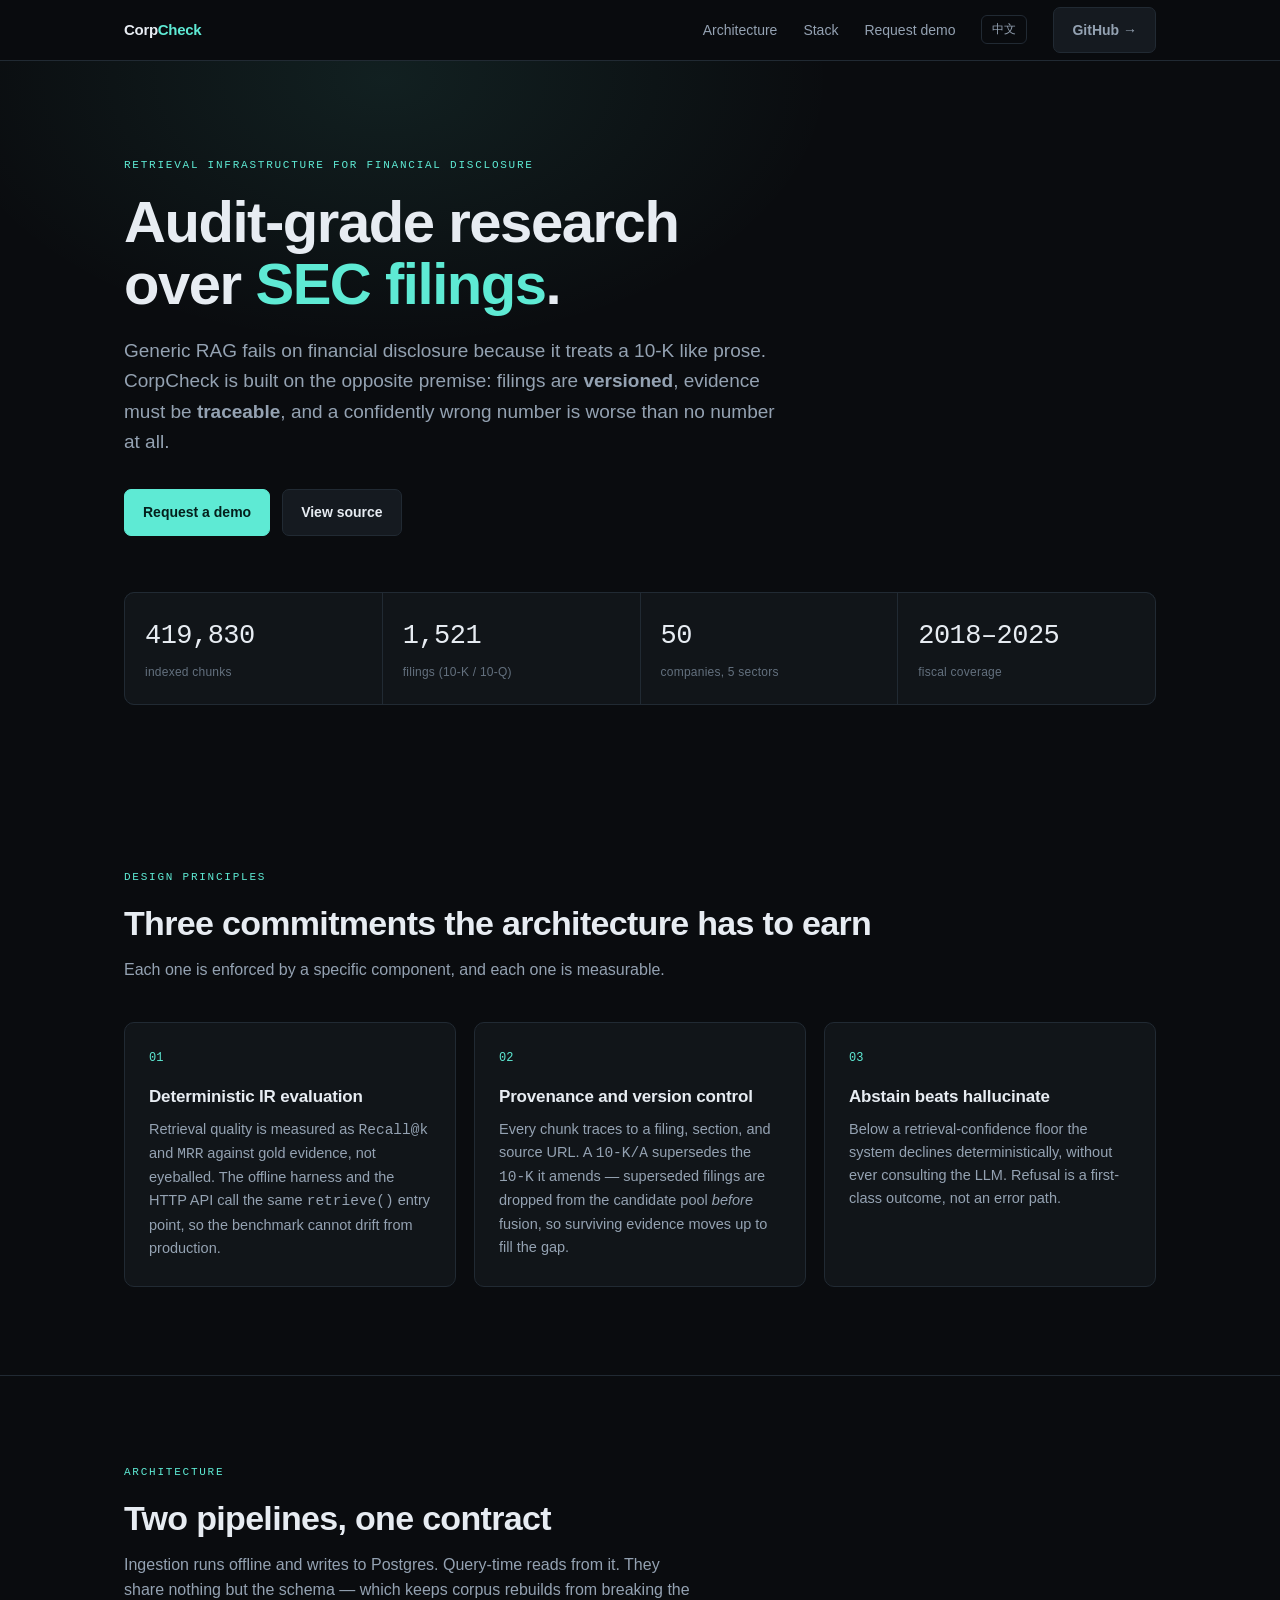
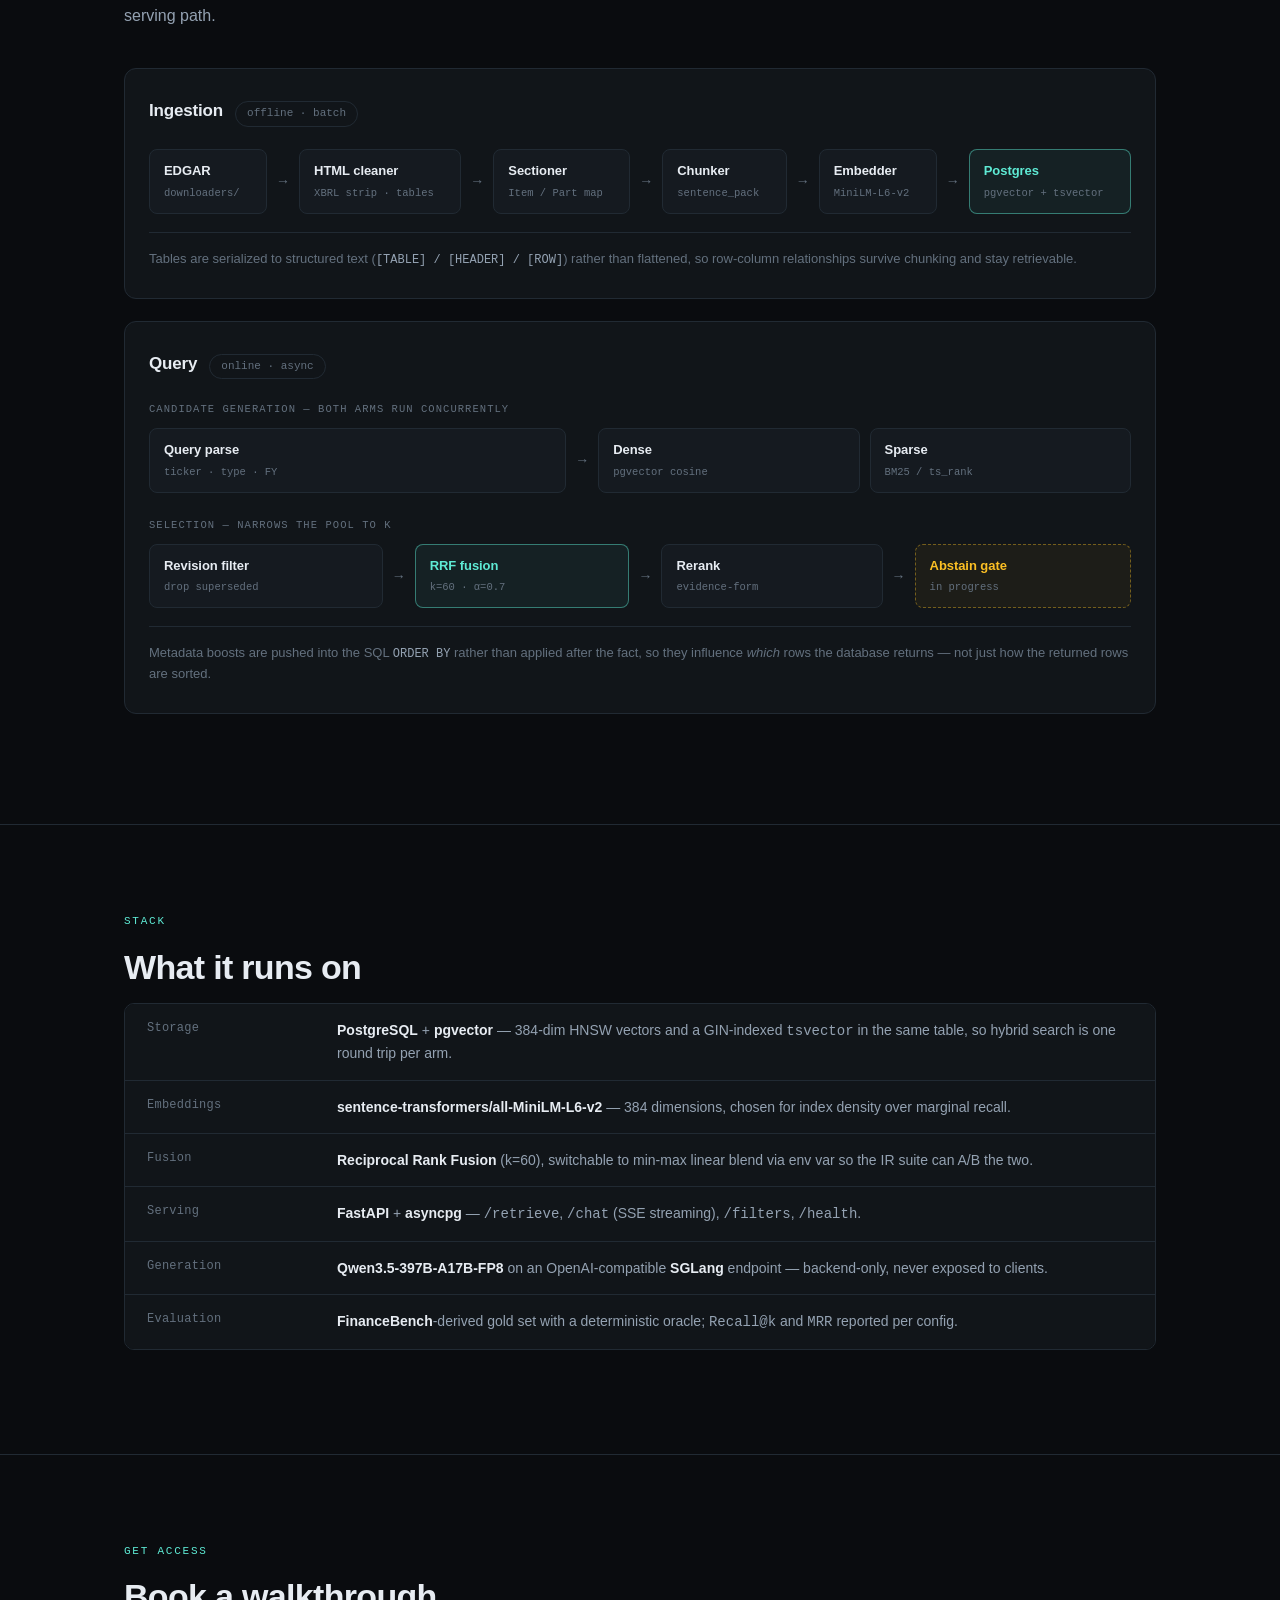
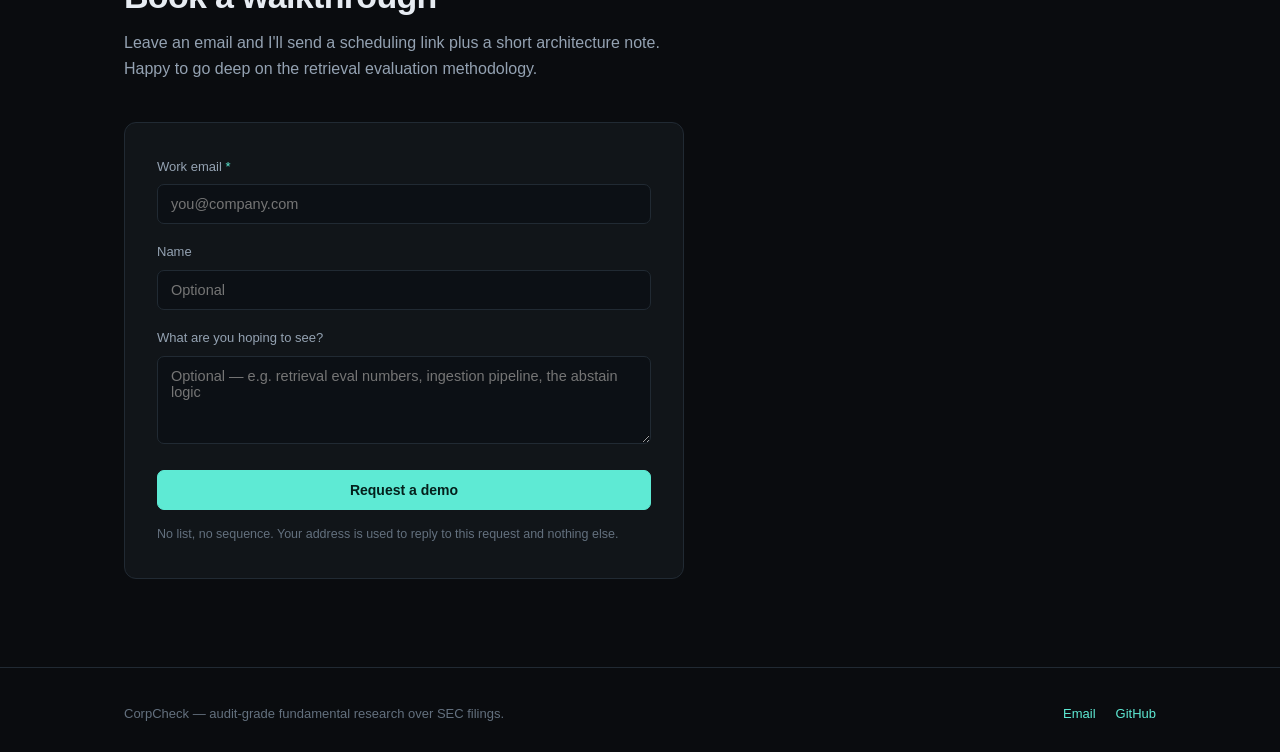
==== landing/index.html @ a1d64c21 "Add bilingual landing page Single self-contained HTML file, no build step. Every user-visible string" ====
<!DOCTYPE html>
<html lang="en">
<head>
<meta charset="utf-8">
<meta name="viewport" content="width=device-width, initial-scale=1">
<title>CorpCheck — Audit-grade fundamental research over SEC filings</title>
<meta name="description" content="A retrieval system for SEC filings built on deterministic IR evaluation, strict provenance, and a refuse-before-guess confidence floor.">

<!-- ==========================================================================
     CONFIG — edit these four values, nothing else.
     ========================================================================== -->
<script>
window.CORPCHECK_CONFIG = {
  // Your public repo. Shown on every "source" button.
  GITHUB_URL: "https://github.com/cassieliang6709/corpcheck",

  // The real product UI (the separate app). Leave "" to hide the button.
  APP_URL: "",

  // Demo-request form target. Options:
  //   1. Formspree/Basin/Getform endpoint -> posts JSON, stays on page
  //   2. "" (empty) -> silently falls back to a mailto: draft
  FORM_ENDPOINT: "",

  // mailto fallback address, also shown in the footer.
  CONTACT_EMAIL: "liang.yue@northeastern.edu",

  // Locale used when the visitor has no saved choice and their browser is
  // not Chinese. "en" | "zh"
  DEFAULT_LOCALE: "en"
};
</script>

<style>
:root{
  --bg:#0A0C0F; --panel:#111519; --panel-2:#151A20; --line:#212A33;
  --fg:#E7ECF2; --fg-dim:#94A2B2; --fg-faint:#63707E;
  --accent:#5EEAD4; --accent-2:#7DA2FF; --warn:#FBBF24;
  --mono:ui-monospace,SFMono-Regular,"SF Mono",Menlo,Consolas,monospace;
  --sans:-apple-system,BlinkMacSystemFont,"Segoe UI",Inter,Roboto,"Helvetica Neue",Arial,sans-serif;
  --maxw:1080px;
}
/* Chinese needs a slightly looser line-height and a CJK-aware stack. */
html[lang="zh-CN"]{
  --sans:-apple-system,BlinkMacSystemFont,"PingFang SC","Hiragino Sans GB",
         "Microsoft YaHei","Segoe UI",Inter,sans-serif;
}
html[lang="zh-CN"] body{line-height:1.75}
html[lang="zh-CN"] h1{letter-spacing:-.01em}
html[lang="zh-CN"] .eyebrow,
html[lang="zh-CN"] .stage-label{letter-spacing:.08em}

*{box-sizing:border-box}
html{scroll-behavior:smooth}
body{
  margin:0; background:var(--bg); color:var(--fg);
  font-family:var(--sans); line-height:1.6;
  -webkit-font-smoothing:antialiased;
}
a{color:var(--accent); text-decoration:none}
a:hover{text-decoration:underline}
.wrap{max-width:var(--maxw); margin:0 auto; padding:0 24px}
section{padding:88px 0; border-top:1px solid var(--line)}
section:first-of-type{border-top:0}

.eyebrow{
  font-family:var(--mono); font-size:11px; letter-spacing:.16em;
  text-transform:uppercase; color:var(--accent); margin:0 0 16px;
}
h1{font-size:clamp(34px,5.5vw,58px); line-height:1.08; letter-spacing:-.025em; margin:0 0 20px; font-weight:640}
h2{font-size:clamp(24px,3.2vw,34px); line-height:1.18; letter-spacing:-.02em; margin:0 0 14px; font-weight:640}
h3{font-size:17px; margin:0 0 8px; font-weight:620; letter-spacing:-.01em}
p{margin:0 0 16px; color:var(--fg-dim)}
.lede{font-size:clamp(16px,2vw,19px); max-width:62ch; color:var(--fg-dim)}
.section-intro{max-width:64ch; margin-bottom:40px}

/* ---------- nav ---------- */
nav{
  position:sticky; top:0; z-index:50; backdrop-filter:blur(12px);
  background:rgba(10,12,15,.82); border-bottom:1px solid var(--line);
}
nav .wrap{display:flex; align-items:center; gap:28px; height:60px}
.brand{font-weight:660; letter-spacing:-.02em; color:var(--fg); font-size:15px}
.brand span{color:var(--accent)}
.nav-links{margin-left:auto; display:flex; gap:26px; align-items:center}
.nav-links a{color:var(--fg-dim); font-size:14px}
.nav-links a:hover{color:var(--fg); text-decoration:none}
.lang{
  font-family:var(--mono); font-size:12px; color:var(--fg-dim);
  border:1px solid var(--line); border-radius:6px; padding:5px 10px;
  background:none; cursor:pointer; transition:border-color .15s,color .15s;
}
.lang:hover{color:var(--fg); border-color:#33414F}
@media(max-width:680px){ .nav-links a:not(.btn){display:none} }

/* ---------- buttons ---------- */
.btn{
  display:inline-flex; align-items:center; gap:8px; border-radius:7px;
  padding:11px 18px; font-size:14px; font-weight:560; cursor:pointer;
  border:1px solid var(--line); background:var(--panel-2); color:var(--fg);
  transition:border-color .15s, background .15s, transform .05s;
}
.btn:hover{border-color:#33414F; background:#1A2027; text-decoration:none}
.btn:active{transform:translateY(1px)}
.btn-primary{background:var(--accent); border-color:var(--accent); color:#04201C; font-weight:640}
.btn-primary:hover{background:#7BF0DD; border-color:#7BF0DD}
.btn-row{display:flex; gap:12px; flex-wrap:wrap; margin-top:32px}

/* ---------- hero ---------- */
.hero{padding:96px 0 76px; position:relative; overflow:hidden}
.hero::before{
  content:""; position:absolute; inset:-40% 30% 55% -10%; pointer-events:none;
  background:radial-gradient(ellipse at center, rgba(94,234,212,.09), transparent 62%);
}
.hero .wrap{position:relative}
.hero h1 em{font-style:normal; color:var(--accent)}

/* ---------- stats ---------- */
.stats{display:grid; grid-template-columns:repeat(4,1fr); gap:1px; background:var(--line);
  border:1px solid var(--line); border-radius:10px; overflow:hidden; margin-top:56px}
.stat{background:var(--panel); padding:22px 20px}
.stat .n{font-family:var(--mono); font-size:clamp(20px,2.6vw,27px); color:var(--fg); letter-spacing:-.02em}
.stat .l{font-size:12px; color:var(--fg-faint); margin-top:5px; letter-spacing:.02em}
@media(max-width:720px){ .stats{grid-template-columns:repeat(2,1fr)} }

/* ---------- principles ---------- */
.cards{display:grid; grid-template-columns:repeat(3,1fr); gap:18px}
@media(max-width:820px){ .cards{grid-template-columns:1fr} }
.card{background:var(--panel); border:1px solid var(--line); border-radius:10px; padding:26px 24px}
.card .num{font-family:var(--mono); font-size:12px; color:var(--accent); margin-bottom:14px}
.card p{margin:0; font-size:14.5px}

/* ---------- pipeline ---------- */
.pipe{background:var(--panel); border:1px solid var(--line); border-radius:12px; padding:28px 24px; margin-bottom:22px}
.pipe-head{display:flex; align-items:baseline; gap:12px; margin-bottom:22px; flex-wrap:wrap}
.pipe-head h3{margin:0}
.tag{font-family:var(--mono); font-size:11px; color:var(--fg-faint); border:1px solid var(--line);
  border-radius:20px; padding:3px 11px}
.flow{display:flex; align-items:stretch; gap:0; flex-wrap:wrap}
.node{
  background:var(--panel-2); border:1px solid var(--line); border-radius:8px;
  padding:11px 14px; font-size:13px; min-width:0; flex:1 1 auto;
}
.node b{display:block; font-weight:580; color:var(--fg); font-size:13px; letter-spacing:-.005em}
.node small{display:block; color:var(--fg-faint); font-family:var(--mono); font-size:10.5px; margin-top:3px}
.node.hl{border-color:rgba(94,234,212,.45); background:rgba(94,234,212,.06)}
.node.hl b{color:var(--accent)}
.node.soon{border-style:dashed; border-color:rgba(251,191,36,.4); background:rgba(251,191,36,.05)}
.node.soon b{color:var(--warn)}
.arw{display:flex; align-items:center; padding:0 9px; color:var(--fg-faint); font-size:14px; flex:0 0 auto}
@media(max-width:760px){
  .flow{flex-direction:column}
  .arw{padding:5px 0; justify-content:center; transform:rotate(90deg)}
}
.split{display:grid; grid-template-columns:1fr 1fr; gap:10px; flex:1 1 auto}
@media(max-width:760px){ .split{grid-template-columns:1fr} }
.stage-label{font-family:var(--mono); font-size:10.5px; letter-spacing:.1em; text-transform:uppercase;
  color:var(--fg-faint); margin:0 0 10px}
.flow + .stage-label{margin-top:24px}
.note{font-size:13px; color:var(--fg-faint); margin:18px 0 0; padding-top:16px; border-top:1px solid var(--line)}
.note code{font-family:var(--mono); color:var(--fg-dim); font-size:12px}

/* ---------- stack table ---------- */
.stack{border:1px solid var(--line); border-radius:10px; overflow:hidden}
.srow{display:grid; grid-template-columns:170px 1fr; gap:20px; padding:15px 22px;
  border-top:1px solid var(--line); background:var(--panel); font-size:14px}
.srow:first-child{border-top:0}
.srow dt{font-family:var(--mono); font-size:12px; color:var(--fg-faint); letter-spacing:.02em}
.srow dd{margin:0; color:var(--fg-dim)}
.srow dd b{color:var(--fg); font-weight:560}
@media(max-width:640px){ .srow{grid-template-columns:1fr; gap:5px} }

/* ---------- form ---------- */
.form-panel{
  background:var(--panel); border:1px solid var(--line); border-radius:12px;
  padding:34px 32px; max-width:560px;
}
label{display:block; font-size:13px; color:var(--fg-dim); margin:0 0 7px; font-weight:520}
input,textarea,select{
  width:100%; background:#0C1015; border:1px solid var(--line); border-radius:7px;
  padding:11px 13px; color:var(--fg); font-family:inherit; font-size:14.5px; margin-bottom:18px;
}
input:focus,textarea:focus,select:focus{outline:none; border-color:var(--accent-2)}
textarea{resize:vertical; min-height:88px}
.hp{position:absolute; left:-9999px; width:1px; height:1px; opacity:0}
.form-msg{font-size:14px; margin-top:16px; display:none; padding:12px 14px; border-radius:7px}
.form-msg.ok{display:block; background:rgba(94,234,212,.1); border:1px solid rgba(94,234,212,.35); color:var(--accent)}
.form-msg.err{display:block; background:rgba(248,113,113,.1); border:1px solid rgba(248,113,113,.35); color:#F87171}
.fineprint{font-size:12.5px; color:var(--fg-faint); margin:14px 0 0}

/* ---------- footer ---------- */
footer{border-top:1px solid var(--line); padding:36px 0; font-size:13px; color:var(--fg-faint)}
footer .wrap{display:flex; gap:20px; flex-wrap:wrap; align-items:center}
footer .sp{margin-left:auto}

@media(prefers-reduced-motion:reduce){
  html{scroll-behavior:auto}
  *,*::before,*::after{transition-duration:.01ms !important; animation-duration:.01ms !important}
}
</style>
</head>
<body>

<nav>
  <div class="wrap">
    <div class="brand">Corp<span>Check</span></div>
    <div class="nav-links">
      <a href="#architecture" data-i18n="nav.architecture"></a>
      <a href="#stack" data-i18n="nav.stack"></a>
      <a href="#demo" data-i18n="nav.demo"></a>
      <button class="lang" id="lang-toggle" type="button"></button>
      <a class="btn" id="nav-gh" href="#" target="_blank" rel="noopener" data-i18n="nav.github"></a>
    </div>
  </div>
</nav>

<!-- ================= HERO ================= -->
<header class="hero">
  <div class="wrap">
    <p class="eyebrow" data-i18n="hero.eyebrow"></p>
    <h1 data-i18n-html="hero.title"></h1>
    <p class="lede" data-i18n-html="hero.lede"></p>
    <div class="btn-row">
      <a class="btn btn-primary" href="#demo" data-i18n="hero.ctaDemo"></a>
      <a class="btn" id="hero-gh" href="#" target="_blank" rel="noopener" data-i18n="hero.ctaSource"></a>
      <a class="btn" id="hero-app" href="#" target="_blank" rel="noopener" style="display:none" data-i18n="hero.ctaApp"></a>
    </div>

    <div class="stats">
      <div class="stat"><div class="n">419,830</div><div class="l" data-i18n="stats.chunks"></div></div>
      <div class="stat"><div class="n">1,521</div><div class="l" data-i18n="stats.filings"></div></div>
      <div class="stat"><div class="n">50</div><div class="l" data-i18n="stats.companies"></div></div>
      <div class="stat"><div class="n">2018–2025</div><div class="l" data-i18n="stats.years"></div></div>
    </div>
  </div>
</header>

<!-- ================= PRINCIPLES ================= -->
<section>
  <div class="wrap">
    <p class="eyebrow" data-i18n="prin.eyebrow"></p>
    <h2 data-i18n="prin.h2"></h2>
    <p class="section-intro" data-i18n="prin.intro"></p>
    <div class="cards">
      <div class="card">
        <div class="num">01</div>
        <h3 data-i18n="prin.c1h"></h3>
        <p data-i18n-html="prin.c1b"></p>
      </div>
      <div class="card">
        <div class="num">02</div>
        <h3 data-i18n="prin.c2h"></h3>
        <p data-i18n-html="prin.c2b"></p>
      </div>
      <div class="card">
        <div class="num">03</div>
        <h3 data-i18n="prin.c3h"></h3>
        <p data-i18n-html="prin.c3b"></p>
      </div>
    </div>
  </div>
</section>

<!-- ================= ARCHITECTURE ================= -->
<section id="architecture">
  <div class="wrap">
    <p class="eyebrow" data-i18n="arch.eyebrow"></p>
    <h2 data-i18n="arch.h2"></h2>
    <p class="section-intro" data-i18n="arch.intro"></p>

    <div class="pipe">
      <div class="pipe-head">
        <h3 data-i18n="arch.ing"></h3>
        <span class="tag" data-i18n="arch.ingTag"></span>
      </div>
      <div class="flow">
        <div class="node"><b data-i18n="n.edgar"></b><small>downloaders/</small></div>
        <div class="arw">→</div>
        <div class="node"><b data-i18n="n.clean"></b><small>XBRL strip · tables</small></div>
        <div class="arw">→</div>
        <div class="node"><b data-i18n="n.section"></b><small>Item / Part map</small></div>
        <div class="arw">→</div>
        <div class="node"><b data-i18n="n.chunk"></b><small>sentence_pack</small></div>
        <div class="arw">→</div>
        <div class="node"><b data-i18n="n.embed"></b><small>MiniLM-L6-v2</small></div>
        <div class="arw">→</div>
        <div class="node hl"><b>Postgres</b><small>pgvector + tsvector</small></div>
      </div>
      <p class="note" data-i18n-html="arch.ingNote"></p>
    </div>

    <div class="pipe">
      <div class="pipe-head">
        <h3 data-i18n="arch.qry"></h3>
        <span class="tag" data-i18n="arch.qryTag"></span>
      </div>

      <p class="stage-label" data-i18n="arch.stage1"></p>
      <div class="flow">
        <div class="node"><b data-i18n="n.parse"></b><small>ticker · type · FY</small></div>
        <div class="arw">→</div>
        <div class="split">
          <div class="node"><b data-i18n="n.dense"></b><small>pgvector cosine</small></div>
          <div class="node"><b data-i18n="n.sparse"></b><small>BM25 / ts_rank</small></div>
        </div>
      </div>

      <p class="stage-label" data-i18n="arch.stage2"></p>
      <div class="flow">
        <div class="node"><b data-i18n="n.rev"></b><small>drop superseded</small></div>
        <div class="arw">→</div>
        <div class="node hl"><b data-i18n="n.rrf"></b><small>k=60 · α=0.7</small></div>
        <div class="arw">→</div>
        <div class="node"><b data-i18n="n.rerank"></b><small>evidence-form</small></div>
        <div class="arw">→</div>
        <div class="node soon"><b data-i18n="n.abstain"></b><small data-i18n="n.abstainSub"></small></div>
      </div>
      <p class="note" data-i18n-html="arch.qryNote"></p>
    </div>
  </div>
</section>

<!-- ================= STACK ================= -->
<section id="stack">
  <div class="wrap">
    <p class="eyebrow" data-i18n="stk.eyebrow"></p>
    <h2 data-i18n="stk.h2"></h2>
    <dl class="stack">
      <div class="srow"><dt data-i18n="stk.d1"></dt><dd data-i18n-html="stk.b1"></dd></div>
      <div class="srow"><dt data-i18n="stk.d2"></dt><dd data-i18n-html="stk.b2"></dd></div>
      <div class="srow"><dt data-i18n="stk.d3"></dt><dd data-i18n-html="stk.b3"></dd></div>
      <div class="srow"><dt data-i18n="stk.d4"></dt><dd data-i18n-html="stk.b4"></dd></div>
      <div class="srow"><dt data-i18n="stk.d5"></dt><dd data-i18n-html="stk.b5"></dd></div>
      <div class="srow"><dt data-i18n="stk.d6"></dt><dd data-i18n-html="stk.b6"></dd></div>
    </dl>
  </div>
</section>

<!-- ================= DEMO ================= -->
<section id="demo">
  <div class="wrap">
    <p class="eyebrow" data-i18n="dem.eyebrow"></p>
    <h2 data-i18n="dem.h2"></h2>
    <p class="section-intro" data-i18n="dem.intro"></p>

    <div class="form-panel">
      <form id="demo-form" novalidate>
        <label for="email"><span data-i18n="dem.email"></span> <span style="color:var(--accent)">*</span></label>
        <input type="email" id="email" name="email" required autocomplete="email" data-i18n-ph="dem.emailPh">

        <label for="name" data-i18n="dem.name"></label>
        <input type="text" id="name" name="name" autocomplete="name" data-i18n-ph="dem.namePh">

        <label for="context" data-i18n="dem.ctx"></label>
        <textarea id="context" name="context" data-i18n-ph="dem.ctxPh"></textarea>

        <!-- honeypot -->
        <input class="hp" type="text" name="company_website" tabindex="-1" autocomplete="off" aria-hidden="true">

        <button class="btn btn-primary" type="submit" id="submit-btn"
                style="width:100%; justify-content:center" data-i18n="dem.submit"></button>
        <div class="form-msg" id="form-msg" role="status" aria-live="polite"></div>
      </form>
      <p class="fineprint" data-i18n="dem.fine"></p>
    </div>
  </div>
</section>

<footer>
  <div class="wrap">
    <span data-i18n="foot.tag"></span>
    <span class="sp"><a id="foot-mail" href="#" data-i18n="foot.email"></a></span>
    <span><a id="foot-gh" href="#" target="_blank" rel="noopener">GitHub</a></span>
  </div>
</footer>

<script>
/* ==========================================================================
   Bilingual copy. Every user-visible string lives here — mirroring the
   single-`copy`-object pattern used on the 1Day landing page.

   Technical identifiers (pgvector, BM25, sentence_pack, Recall@k …) are
   deliberately NOT translated: they are API and library names, and Chinese
   technical writing keeps them in English.
   ========================================================================== */
const COPY = {
  en: {
    "html.lang": "en",
    "html.title": "CorpCheck — Audit-grade fundamental research over SEC filings",
    "html.desc": "A retrieval system for SEC filings built on deterministic IR evaluation, strict provenance, and a refuse-before-guess confidence floor.",
    "lang.toggle": "中文",

    "nav.architecture": "Architecture",
    "nav.stack": "Stack",
    "nav.demo": "Request demo",
    "nav.github": "GitHub →",

    "hero.eyebrow": "Retrieval infrastructure for financial disclosure",
    "hero.title": "Audit-grade research<br>over <em>SEC filings</em>.",
    "hero.lede": "Generic RAG fails on financial disclosure because it treats a 10-K like prose. CorpCheck is built on the opposite premise: filings are <strong>versioned</strong>, evidence must be <strong>traceable</strong>, and a confidently wrong number is worse than no number at all.",
    "hero.ctaDemo": "Request a demo",
    "hero.ctaSource": "View source",
    "hero.ctaApp": "Open the app ↗",

    "stats.chunks": "indexed chunks",
    "stats.filings": "filings (10-K / 10-Q)",
    "stats.companies": "companies, 5 sectors",
    "stats.years": "fiscal coverage",

    "prin.eyebrow": "Design principles",
    "prin.h2": "Three commitments the architecture has to earn",
    "prin.intro": "Each one is enforced by a specific component, and each one is measurable.",
    "prin.c1h": "Deterministic IR evaluation",
    "prin.c1b": "Retrieval quality is measured as <code>Recall@k</code> and <code>MRR</code> against gold evidence, not eyeballed. The offline harness and the HTTP API call the same <code>retrieve()</code> entry point, so the benchmark cannot drift from production.",
    "prin.c2h": "Provenance and version control",
    "prin.c2b": "Every chunk traces to a filing, section, and source URL. A <code>10-K/A</code> supersedes the <code>10-K</code> it amends — superseded filings are dropped from the candidate pool <em>before</em> fusion, so surviving evidence moves up to fill the gap.",
    "prin.c3h": "Abstain beats hallucinate",
    "prin.c3b": "Below a retrieval-confidence floor the system declines deterministically, without ever consulting the LLM. Refusal is a first-class outcome, not an error path.",

    "arch.eyebrow": "Architecture",
    "arch.h2": "Two pipelines, one contract",
    "arch.intro": "Ingestion runs offline and writes to Postgres. Query-time reads from it. They share nothing but the schema — which keeps corpus rebuilds from breaking the serving path.",
    "arch.ing": "Ingestion",
    "arch.ingTag": "offline · batch",
    "arch.ingNote": "Tables are serialized to structured text (<code>[TABLE] / [HEADER] / [ROW]</code>) rather than flattened, so row-column relationships survive chunking and stay retrievable.",
    "arch.qry": "Query",
    "arch.qryTag": "online · async",
    "arch.stage1": "Candidate generation — both arms run concurrently",
    "arch.stage2": "Selection — narrows the pool to k",
    "arch.qryNote": "Metadata boosts are pushed into the SQL <code>ORDER BY</code> rather than applied after the fact, so they influence <em>which</em> rows the database returns — not just how the returned rows are sorted.",

    "n.edgar": "EDGAR",
    "n.clean": "HTML cleaner",
    "n.section": "Sectioner",
    "n.chunk": "Chunker",
    "n.embed": "Embedder",
    "n.parse": "Query parse",
    "n.dense": "Dense",
    "n.sparse": "Sparse",
    "n.rev": "Revision filter",
    "n.rrf": "RRF fusion",
    "n.rerank": "Rerank",
    "n.abstain": "Abstain gate",
    "n.abstainSub": "in progress",

    "stk.eyebrow": "Stack",
    "stk.h2": "What it runs on",
    "stk.d1": "Storage",
    "stk.b1": "<b>PostgreSQL</b> + <b>pgvector</b> — 384-dim HNSW vectors and a GIN-indexed <code>tsvector</code> in the same table, so hybrid search is one round trip per arm.",
    "stk.d2": "Embeddings",
    "stk.b2": "<b>sentence-transformers/all-MiniLM-L6-v2</b> — 384 dimensions, chosen for index density over marginal recall.",
    "stk.d3": "Fusion",
    "stk.b3": "<b>Reciprocal Rank Fusion</b> (k=60), switchable to min-max linear blend via env var so the IR suite can A/B the two.",
    "stk.d4": "Serving",
    "stk.b4": "<b>FastAPI</b> + <b>asyncpg</b> — <code>/retrieve</code>, <code>/chat</code> (SSE streaming), <code>/filters</code>, <code>/health</code>.",
    "stk.d5": "Generation",
    "stk.b5": "<b>Qwen3.5-397B-A17B-FP8</b> on an OpenAI-compatible <b>SGLang</b> endpoint — backend-only, never exposed to clients.",
    "stk.d6": "Evaluation",
    "stk.b6": "<b>FinanceBench</b>-derived gold set with a deterministic oracle; <code>Recall@k</code> and <code>MRR</code> reported per config.",

    "dem.eyebrow": "Get access",
    "dem.h2": "Book a walkthrough",
    "dem.intro": "Leave an email and I'll send a scheduling link plus a short architecture note. Happy to go deep on the retrieval evaluation methodology.",
    "dem.email": "Work email",
    "dem.emailPh": "you@company.com",
    "dem.name": "Name",
    "dem.namePh": "Optional",
    "dem.ctx": "What are you hoping to see?",
    "dem.ctxPh": "Optional — e.g. retrieval eval numbers, ingestion pipeline, the abstain logic",
    "dem.submit": "Request a demo",
    "dem.fine": "No list, no sequence. Your address is used to reply to this request and nothing else.",

    "foot.tag": "CorpCheck — audit-grade fundamental research over SEC filings.",
    "foot.email": "Email",

    "msg.invalid": "Please enter a valid email address.",
    "msg.sending": "Sending…",
    "msg.ok": "Thanks — I'll be in touch shortly.",
    "msg.mailto": "Opening your email client — hit send and I'll take it from there.",
    "msg.err": "Something went wrong. Email me directly at "
  },

  zh: {
    "html.lang": "zh-CN",
    "html.title": "CorpCheck — 面向 SEC 财报的审计级检索系统",
    "html.desc": "一套面向 SEC 财报的检索系统:可复现的 IR 评测、严格的证据溯源,以及「宁可拒答也不猜」的置信度下限。",
    "lang.toggle": "EN",

    "nav.architecture": "架构",
    "nav.stack": "技术栈",
    "nav.demo": "预约演示",
    "nav.github": "GitHub →",

    "hero.eyebrow": "面向财报披露的检索基础设施",
    "hero.title": "对 <em>SEC 财报</em><br>做审计级检索。",
    "hero.lede": "通用 RAG 在财报上失效,是因为它把 10-K 当成普通散文处理。CorpCheck 建立在相反的前提上:财报是<strong>有版本的</strong>,证据必须<strong>可溯源</strong>,而一个自信的错误数字,比没有数字更糟。",
    "hero.ctaDemo": "预约演示",
    "hero.ctaSource": "查看源码",
    "hero.ctaApp": "打开应用 ↗",

    "stats.chunks": "已索引文本块",
    "stats.filings": "份财报(10-K / 10-Q)",
    "stats.companies": "家公司,5 个行业",
    "stats.years": "财年覆盖范围",

    "prin.eyebrow": "设计原则",
    "prin.h2": "架构必须兑现的三个承诺",
    "prin.intro": "每一条都由具体组件强制执行,并且都可被度量。",
    "prin.c1h": "可复现的 IR 评测",
    "prin.c1b": "检索质量用 <code>Recall@k</code> 和 <code>MRR</code> 对照标注证据来衡量,而不是靠肉眼判断。离线评测和 HTTP API 调用同一个 <code>retrieve()</code> 入口,所以基准不会和线上跑偏。",
    "prin.c2h": "溯源与版本控制",
    "prin.c2b": "每个文本块都能追溯到具体财报、章节和原始链接。<code>10-K/A</code> 会取代它所修订的 <code>10-K</code> —— 被取代的财报在融合<em>之前</em>就从候选池中剔除,让仍然有效的证据递补上来。",
    "prin.c3h": "宁可拒答,不要幻觉",
    "prin.c3b": "低于检索置信度下限时,系统会确定性地拒绝回答,完全不经过 LLM。拒答是一种正式的输出结果,而不是异常分支。",

    "arch.eyebrow": "架构",
    "arch.h2": "两条流水线,一份契约",
    "arch.intro": "Ingestion 离线运行并写入 Postgres,查询侧从中读取。两者之间只共享数据库 schema —— 这样重建语料就不会打断线上服务。",
    "arch.ing": "数据摄入",
    "arch.ingTag": "离线 · 批处理",
    "arch.ingNote": "表格会被序列化成结构化文本(<code>[TABLE] / [HEADER] / [ROW]</code>)而不是压平,因此行列关系能挺过分块,仍然可被检索到。",
    "arch.qry": "查询",
    "arch.qryTag": "在线 · 异步",
    "arch.stage1": "候选生成 —— 两路并发执行",
    "arch.stage2": "筛选 —— 将候选池收敛到 k 条",
    "arch.qryNote": "元数据加权被下推进 SQL 的 <code>ORDER BY</code>,而不是事后再补 —— 所以它影响的是数据库<em>返回哪些</em>行,而不只是返回后怎么排序。",

    "n.edgar": "EDGAR 下载",
    "n.clean": "HTML 清洗",
    "n.section": "章节切分",
    "n.chunk": "文本分块",
    "n.embed": "向量化",
    "n.parse": "查询解析",
    "n.dense": "稠密检索",
    "n.sparse": "稀疏检索",
    "n.rev": "版本过滤",
    "n.rrf": "RRF 融合",
    "n.rerank": "重排序",
    "n.abstain": "拒答闸门",
    "n.abstainSub": "开发中",

    "stk.eyebrow": "技术栈",
    "stk.h2": "运行在什么之上",
    "stk.d1": "存储",
    "stk.b1": "<b>PostgreSQL</b> + <b>pgvector</b> —— 384 维 HNSW 向量与带 GIN 索引的 <code>tsvector</code> 存放在同一张表,因此混合检索每一路只需一次往返。",
    "stk.d2": "向量模型",
    "stk.b2": "<b>sentence-transformers/all-MiniLM-L6-v2</b> —— 384 维,为了索引密度而放弃了那一点边际召回。",
    "stk.d3": "融合策略",
    "stk.b3": "<b>Reciprocal Rank Fusion</b>(k=60),可通过环境变量切换为 min-max 线性加权,方便 IR 评测做 A/B 对比。",
    "stk.d4": "服务层",
    "stk.b4": "<b>FastAPI</b> + <b>asyncpg</b> —— <code>/retrieve</code>、<code>/chat</code>(SSE 流式)、<code>/filters</code>、<code>/health</code>。",
    "stk.d5": "生成模型",
    "stk.b5": "部署在 OpenAI 兼容的 <b>SGLang</b> 端点上的 <b>Qwen3.5-397B-A17B-FP8</b> —— 仅后端可见,从不暴露给客户端。",
    "stk.d6": "评测",
    "stk.b6": "基于 <b>FinanceBench</b> 构建的标注集配合确定性 oracle;每种配置都会给出 <code>Recall@k</code> 与 <code>MRR</code>。",

    "dem.eyebrow": "获取访问",
    "dem.h2": "预约一次讲解",
    "dem.intro": "留个邮箱,我会发来预约链接和一份简短的架构说明。也很乐意深入聊聊检索评测的方法论。",
    "dem.email": "邮箱",
    "dem.emailPh": "you@company.com",
    "dem.name": "称呼",
    "dem.namePh": "选填",
    "dem.ctx": "你希望重点了解什么?",
    "dem.ctxPh": "选填 —— 例如检索评测数据、数据摄入流水线、拒答逻辑",
    "dem.submit": "预约演示",
    "dem.fine": "不会加入任何邮件列表,也没有后续推送。你的邮箱只用于回复这一次请求。",

    "foot.tag": "CorpCheck —— 面向 SEC 财报的审计级检索系统。",
    "foot.email": "邮件联系",

    "msg.invalid": "请输入有效的邮箱地址。",
    "msg.sending": "发送中…",
    "msg.ok": "已收到 —— 我会尽快联系你。",
    "msg.mailto": "正在打开邮件客户端 —— 点击发送即可,剩下的交给我。",
    "msg.err": "出了点问题。可以直接邮件联系我:"
  }
};

(function(){
  var C = window.CORPCHECK_CONFIG;
  var STORE_KEY = "corpcheck.locale";

  /* ---- locale resolution: ?lang= wins, then saved choice, then browser ---- */
  function resolveLocale(){
    var q = new URLSearchParams(location.search).get("lang");
    if (q === "en" || q === "zh") return q;
    try {
      var saved = localStorage.getItem(STORE_KEY);
      if (saved === "en" || saved === "zh") return saved;
    } catch (e) { /* private mode — fall through */ }
    return /^zh\b/i.test(navigator.language || "") ? "zh" : (C.DEFAULT_LOCALE || "en");
  }

  var locale = resolveLocale();

  function t(key){ return (COPY[locale] && COPY[locale][key]) || COPY.en[key] || ""; }

  function render(){
    var d = COPY[locale];
    document.documentElement.lang = d["html.lang"];
    document.title = d["html.title"];
    var meta = document.querySelector('meta[name="description"]');
    if (meta) meta.content = d["html.desc"];

    document.querySelectorAll("[data-i18n]").forEach(function(el){
      el.textContent = t(el.getAttribute("data-i18n"));
    });
    // Keys whose copy contains inline markup (<em>, <code>, <br>…).
    document.querySelectorAll("[data-i18n-html]").forEach(function(el){
      el.innerHTML = t(el.getAttribute("data-i18n-html"));
    });
    document.querySelectorAll("[data-i18n-ph]").forEach(function(el){
      el.placeholder = t(el.getAttribute("data-i18n-ph"));
    });
    document.getElementById("lang-toggle").textContent = d["lang.toggle"];
  }

  document.getElementById("lang-toggle").addEventListener("click", function(){
    locale = (locale === "en") ? "zh" : "en";
    try { localStorage.setItem(STORE_KEY, locale); } catch (e) {}
    // Keep the URL shareable in the language the visitor is actually reading.
    var url = new URL(location.href);
    url.searchParams.set("lang", locale);
    history.replaceState(null, "", url);
    render();
  });

  /* ---- config-driven links ---- */
  ["nav-gh","hero-gh","foot-gh"].forEach(function(id){
    var el = document.getElementById(id);
    if (el) el.href = C.GITHUB_URL;
  });
  document.getElementById("foot-mail").href = "mailto:" + C.CONTACT_EMAIL;

  if (C.APP_URL) {
    var app = document.getElementById("hero-app");
    app.href = C.APP_URL;
    app.style.display = "inline-flex";
  }

  /* ---- demo form ---- */
  var form = document.getElementById("demo-form");
  var msg  = document.getElementById("form-msg");
  var btn  = document.getElementById("submit-btn");

  function show(kind, text){ msg.className = "form-msg " + kind; msg.textContent = text; }

  form.addEventListener("submit", function(e){
    e.preventDefault();

    // Honeypot: a filled hidden field means a bot. Fake success, send nothing.
    if (form.company_website.value) { show("ok", t("msg.ok")); return; }

    var email = form.email.value.trim();
    if (!email || !/^[^\s@]+@[^\s@]+\.[^\s@]+$/.test(email)) {
      show("err", t("msg.invalid"));
      return;
    }

    var payload = {
      email: email,
      name: form.name.value.trim(),
      context: form.context.value.trim(),
      locale: locale,
      source: "corpcheck-landing"
    };

    // No endpoint configured -> fall back to opening a pre-filled mail draft.
    if (!C.FORM_ENDPOINT) {
      var body = "Email: " + payload.email
               + "\nName: " + (payload.name || "-")
               + "\n\nInterested in:\n" + (payload.context || "-");
      window.location.href = "mailto:" + C.CONTACT_EMAIL
        + "?subject=" + encodeURIComponent("CorpCheck demo request")
        + "&body=" + encodeURIComponent(body);
      show("ok", t("msg.mailto"));
      return;
    }

    btn.disabled = true;
    btn.textContent = t("msg.sending");

    fetch(C.FORM_ENDPOINT, {
      method: "POST",
      headers: { "Content-Type": "application/json", "Accept": "application/json" },
      body: JSON.stringify(payload)
    }).then(function(r){
      if (!r.ok) throw new Error("HTTP " + r.status);
      form.reset();
      show("ok", t("msg.ok"));
    }).catch(function(){
      show("err", t("msg.err") + C.CONTACT_EMAIL);
    }).finally(function(){
      btn.disabled = false;
      btn.textContent = t("dem.submit");
    });
  });

  render();
})();
</script>
</body>
</html>
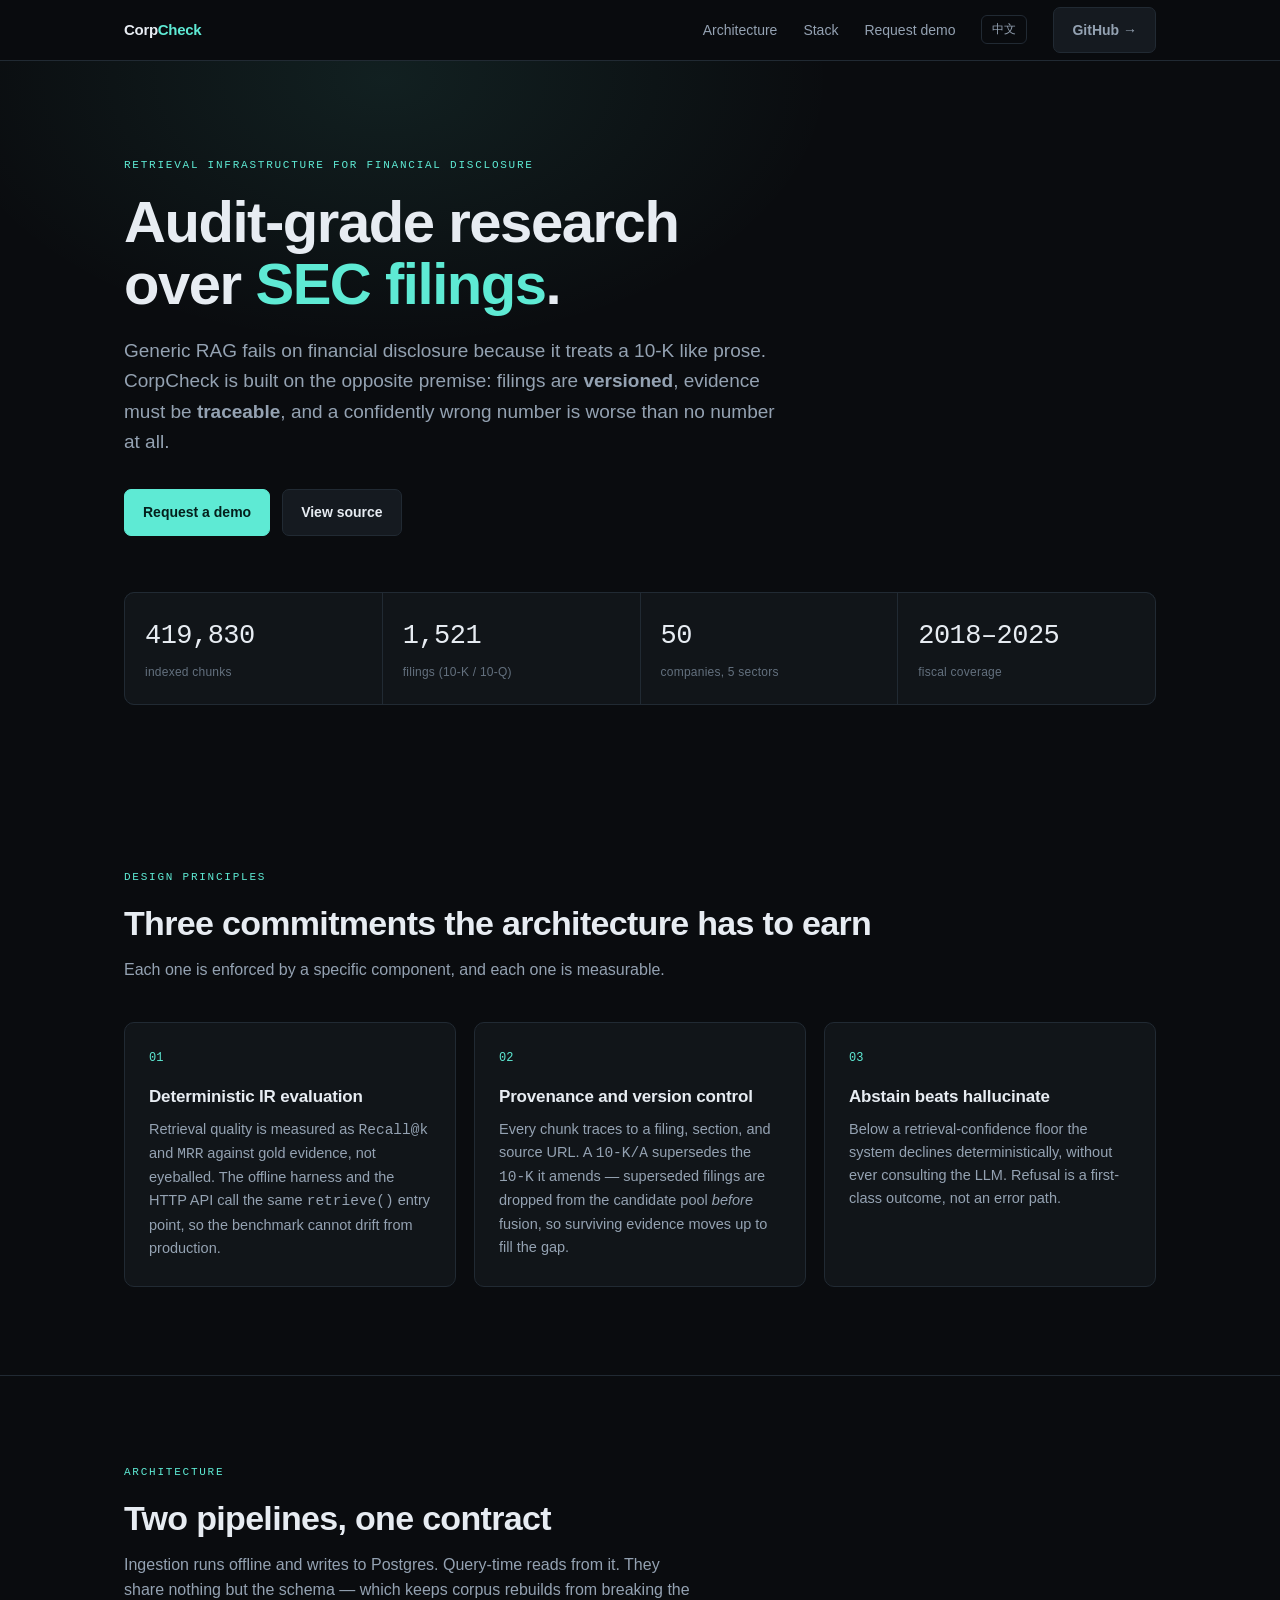
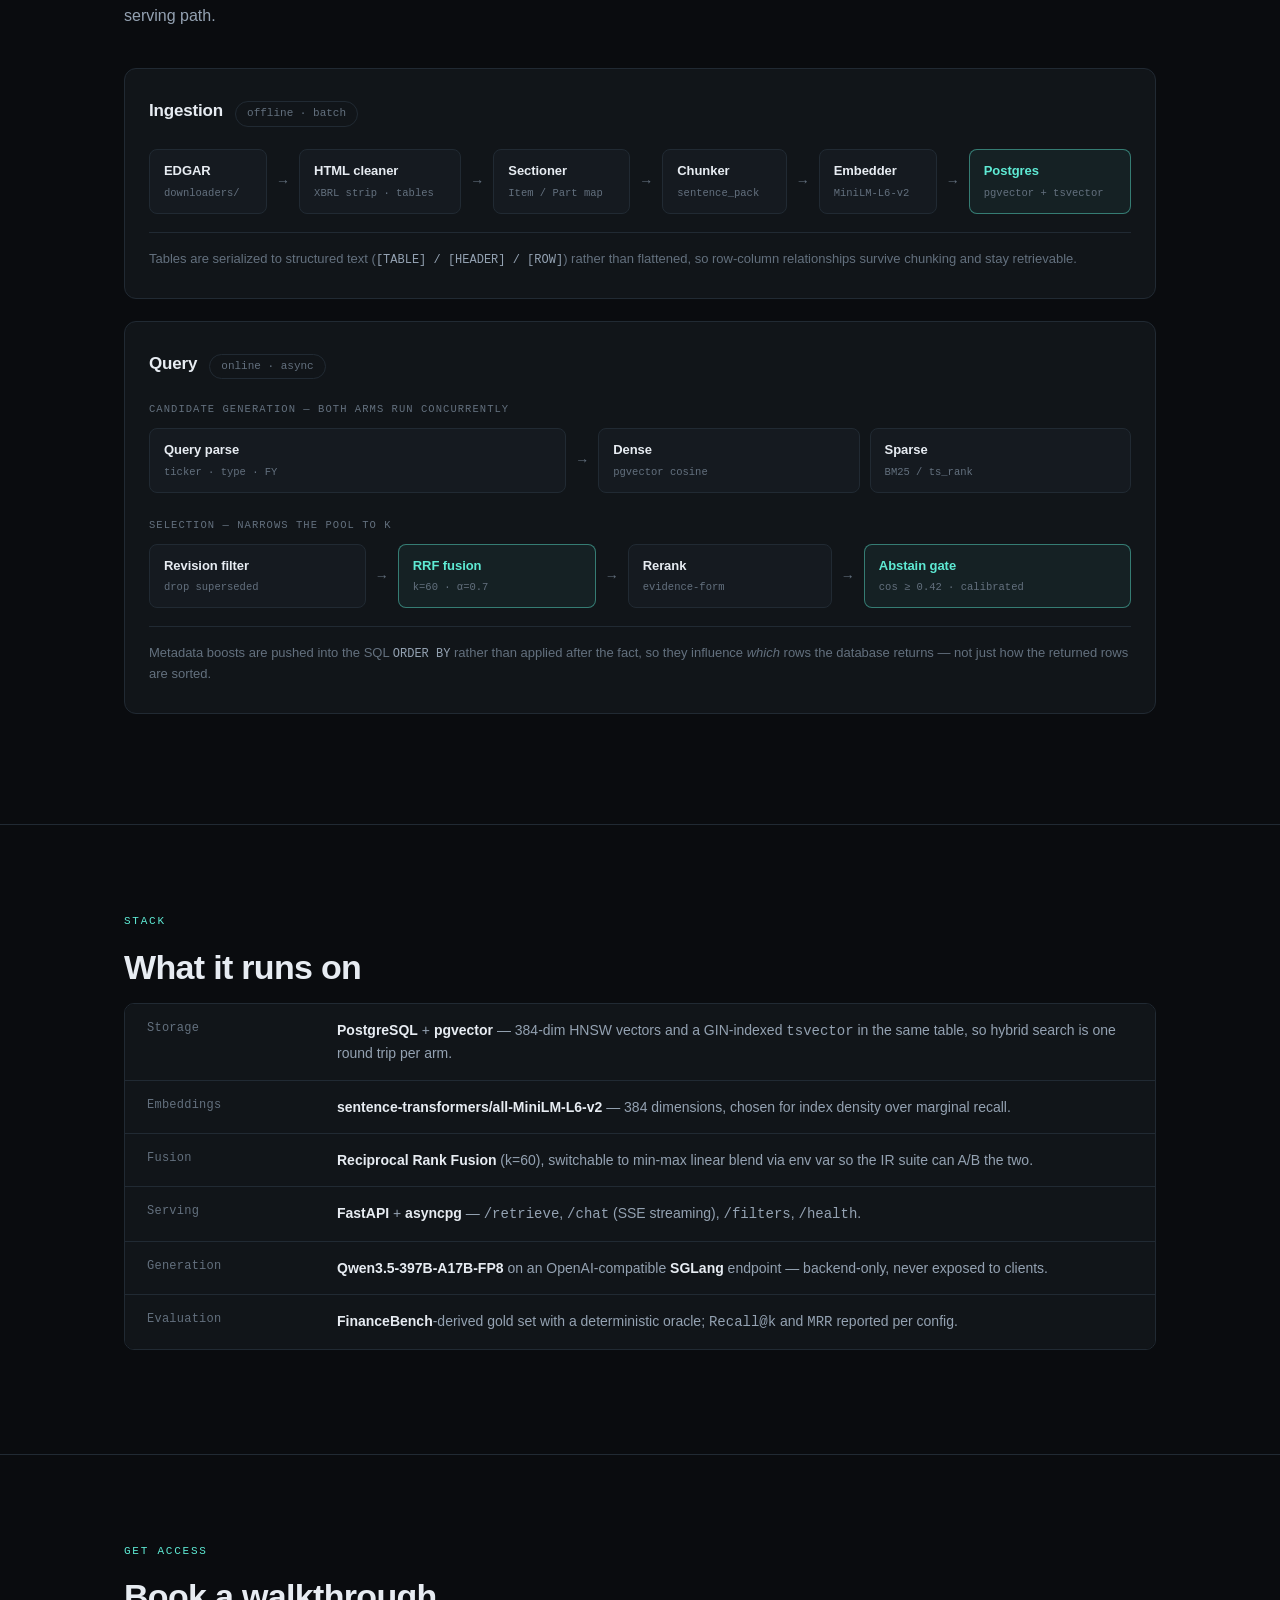
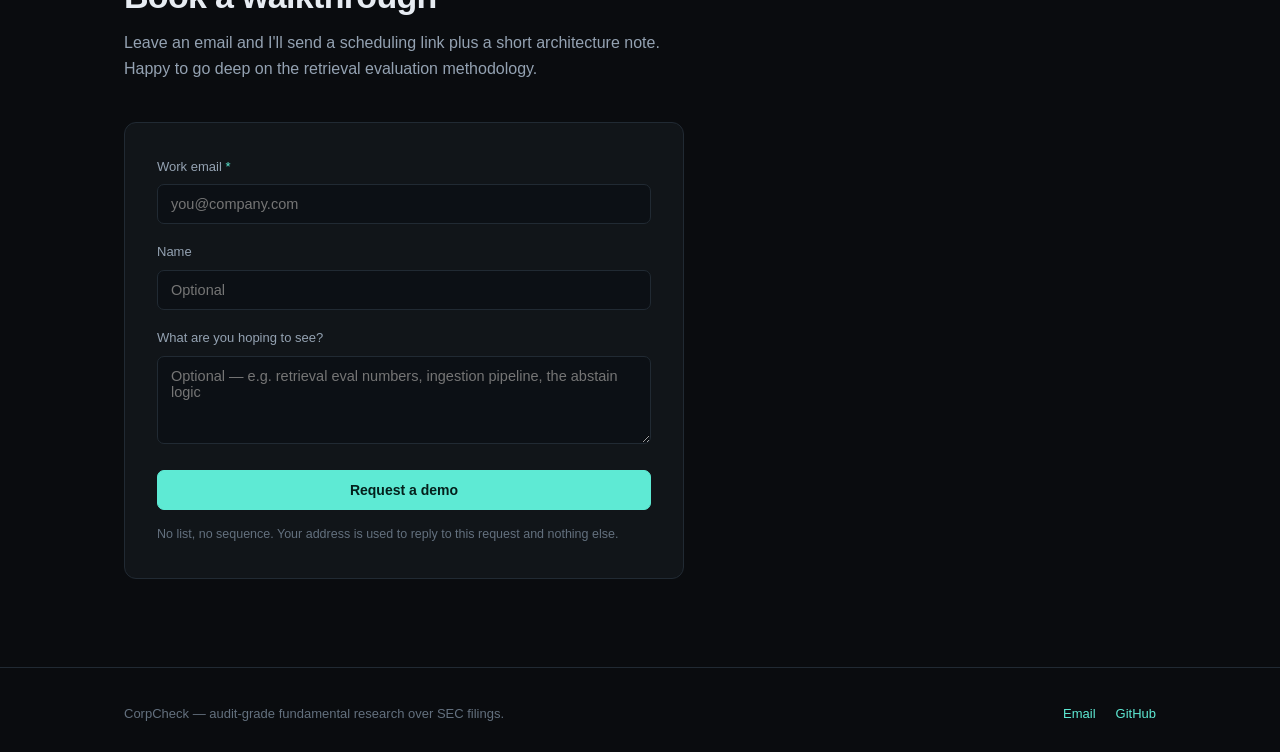
==== commit 5be9f706: "Mark the abstain gate as shipped on the landing page Was dashed amber "in progress" because it did n" ====
--- a/landing/index.html
+++ b/landing/index.html
@@ -313,7 +313,7 @@
         <div class="arw">→</div>
         <div class="node"><b data-i18n="n.rerank"></b><small>evidence-form</small></div>
         <div class="arw">→</div>
-        <div class="node soon"><b data-i18n="n.abstain"></b><small data-i18n="n.abstainSub"></small></div>
+        <div class="node hl"><b data-i18n="n.abstain"></b><small data-i18n="n.abstainSub"></small></div>
       </div>
       <p class="note" data-i18n-html="arch.qryNote"></p>
     </div>
@@ -441,7 +441,7 @@
     "n.rrf": "RRF fusion",
     "n.rerank": "Rerank",
     "n.abstain": "Abstain gate",
-    "n.abstainSub": "in progress",
+    "n.abstainSub": "cos ≥ 0.42 · calibrated",
 
     "stk.eyebrow": "Stack",
     "stk.h2": "What it runs on",
@@ -537,7 +537,7 @@
     "n.rrf": "RRF 融合",
     "n.rerank": "重排序",
     "n.abstain": "拒答闸门",
-    "n.abstainSub": "开发中",
+    "n.abstainSub": "cos ≥ 0.42 · 已标定",
 
     "stk.eyebrow": "技术栈",
     "stk.h2": "运行在什么之上",
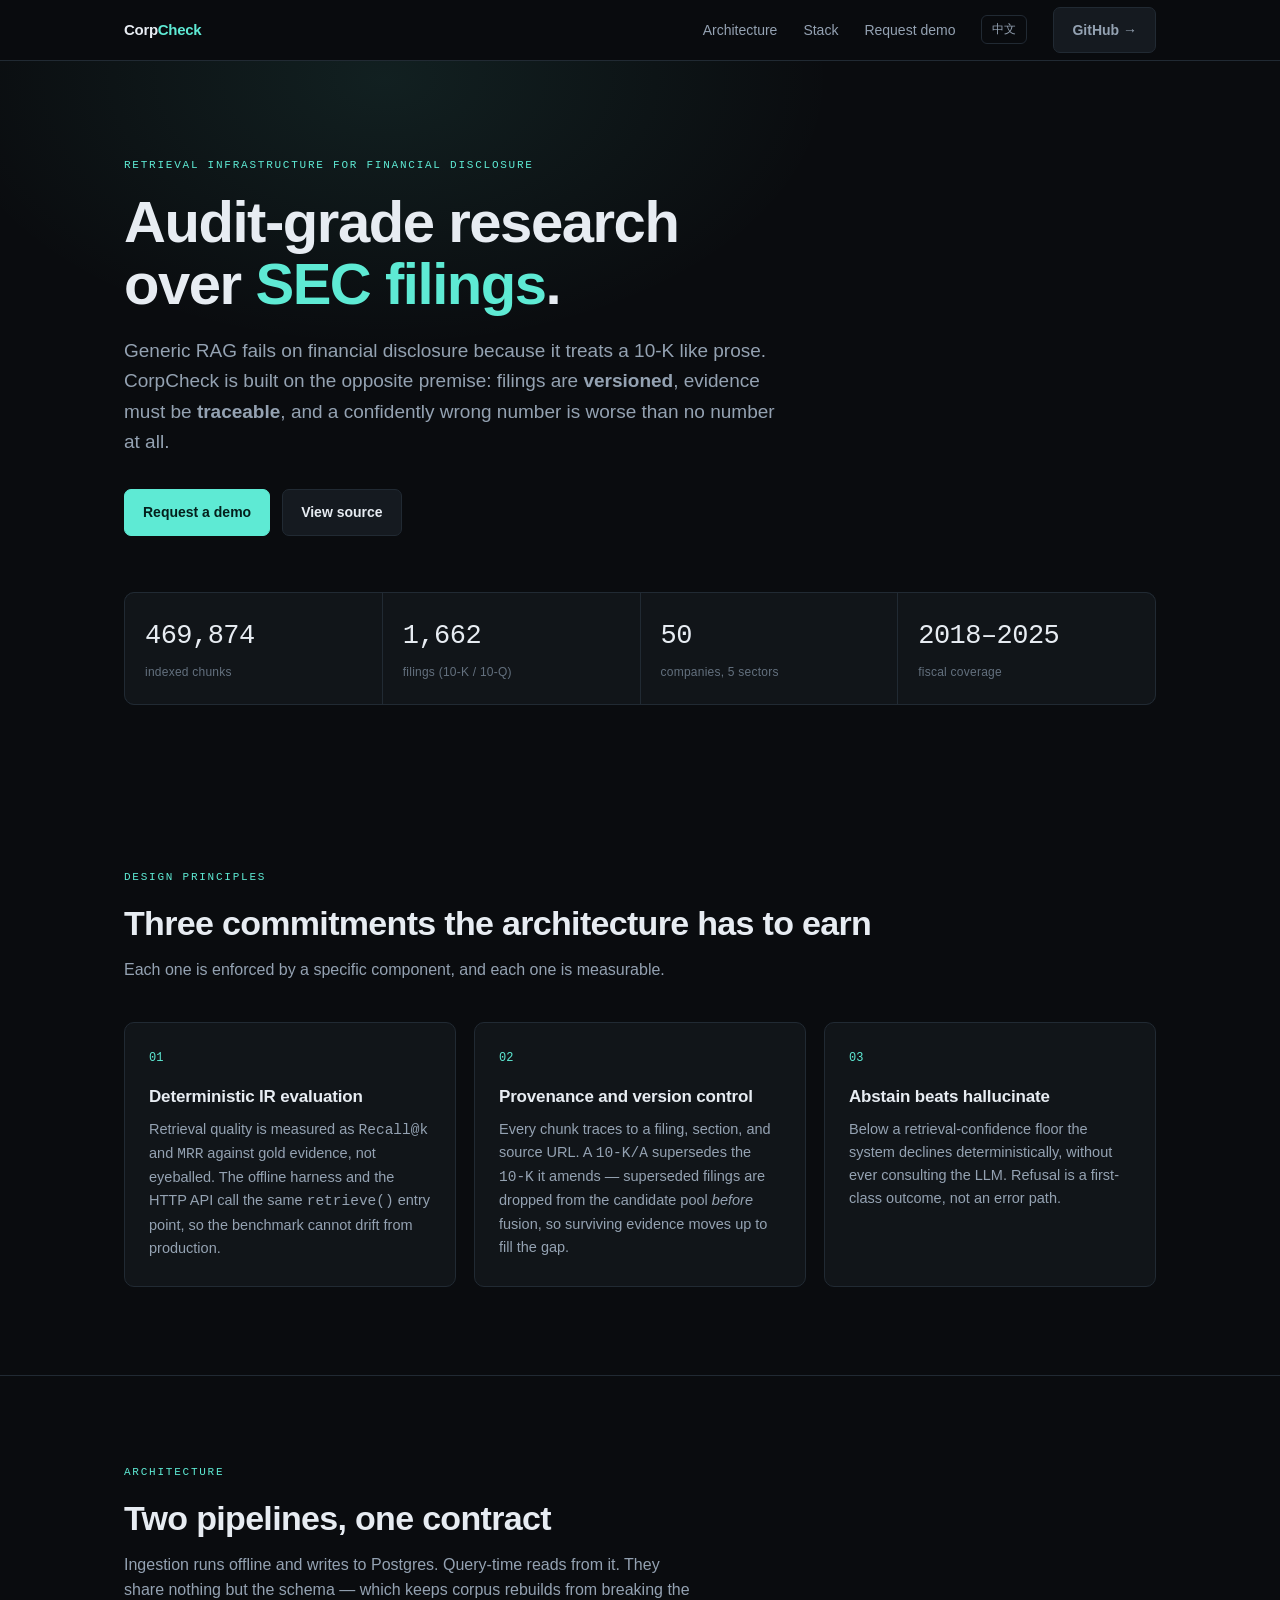
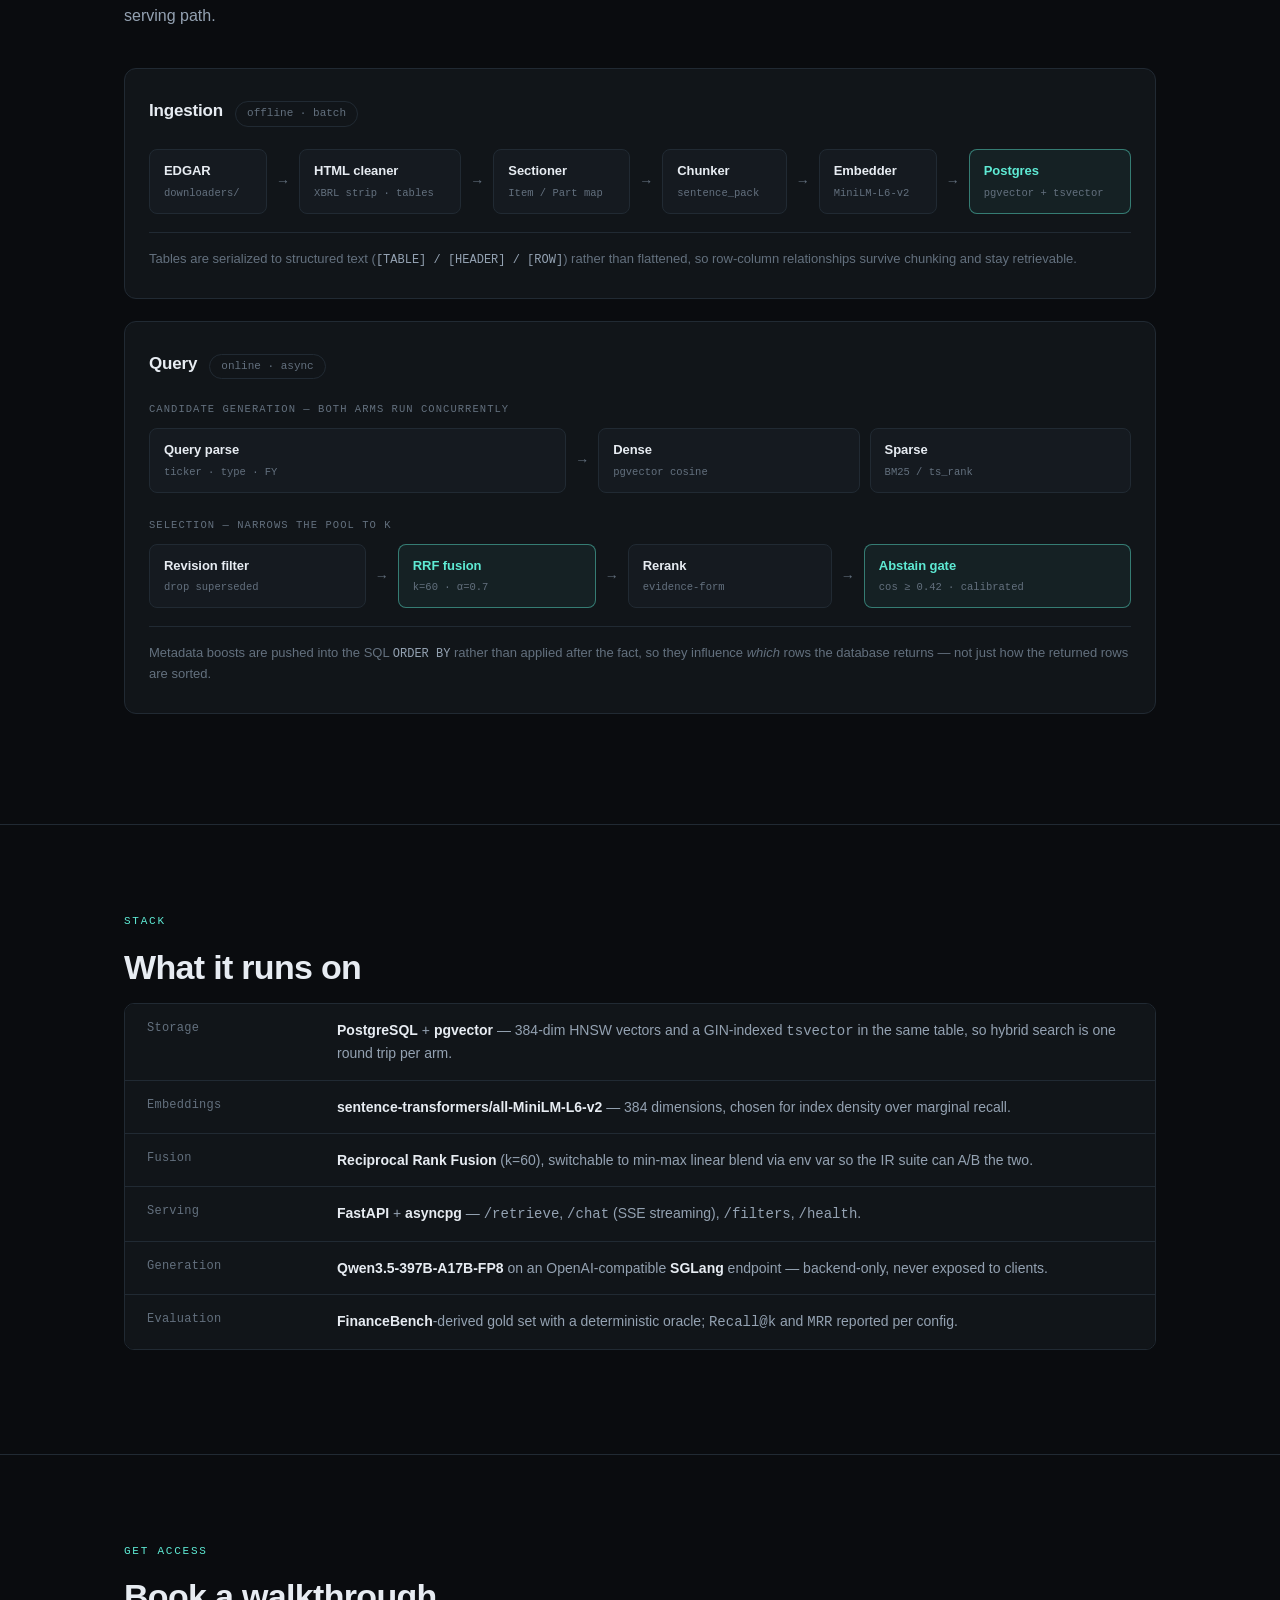
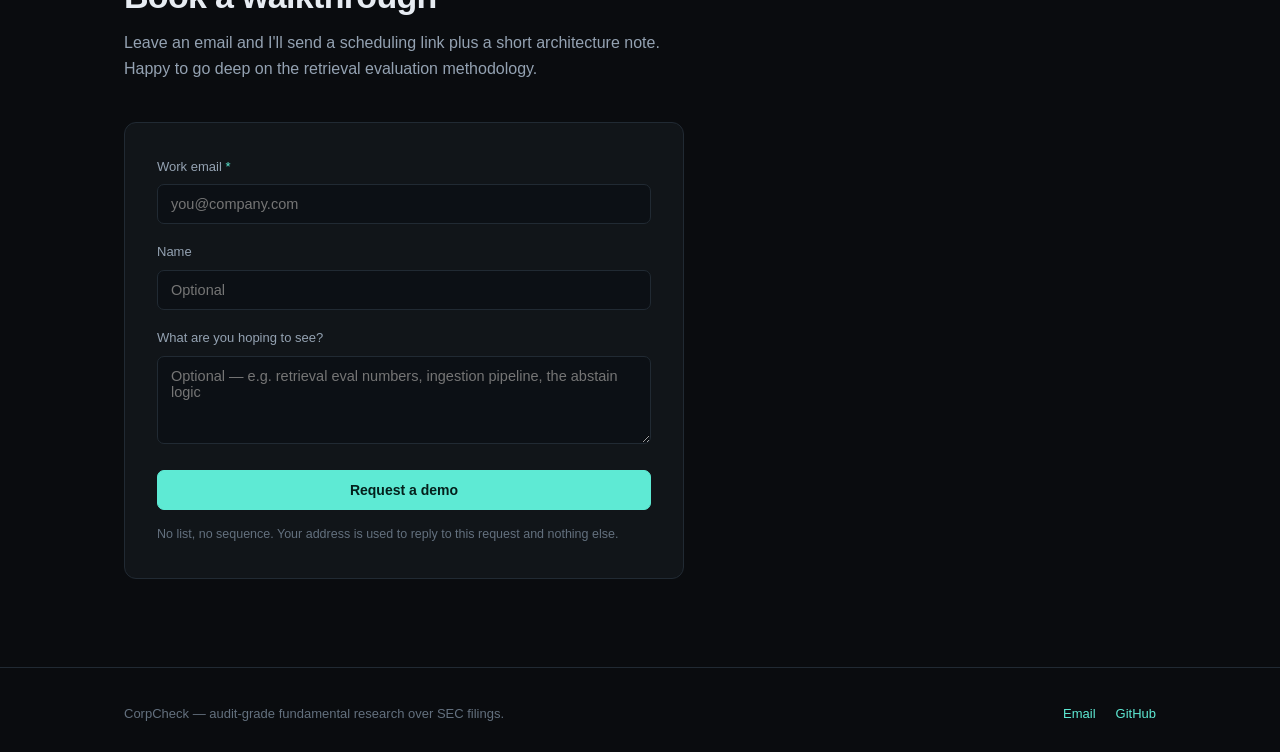
==== commit 48d67fa0: "Add ablation runner and full evaluation results report - evaluation/ablate.py: single-feature ablati" ====
--- a/landing/index.html
+++ b/landing/index.html
@@ -227,8 +227,8 @@
     </div>
 
     <div class="stats">
-      <div class="stat"><div class="n">419,830</div><div class="l" data-i18n="stats.chunks"></div></div>
-      <div class="stat"><div class="n">1,521</div><div class="l" data-i18n="stats.filings"></div></div>
+      <div class="stat"><div class="n">469,874</div><div class="l" data-i18n="stats.chunks"></div></div>
+      <div class="stat"><div class="n">1,662</div><div class="l" data-i18n="stats.filings"></div></div>
       <div class="stat"><div class="n">50</div><div class="l" data-i18n="stats.companies"></div></div>
       <div class="stat"><div class="n">2018–2025</div><div class="l" data-i18n="stats.years"></div></div>
     </div>
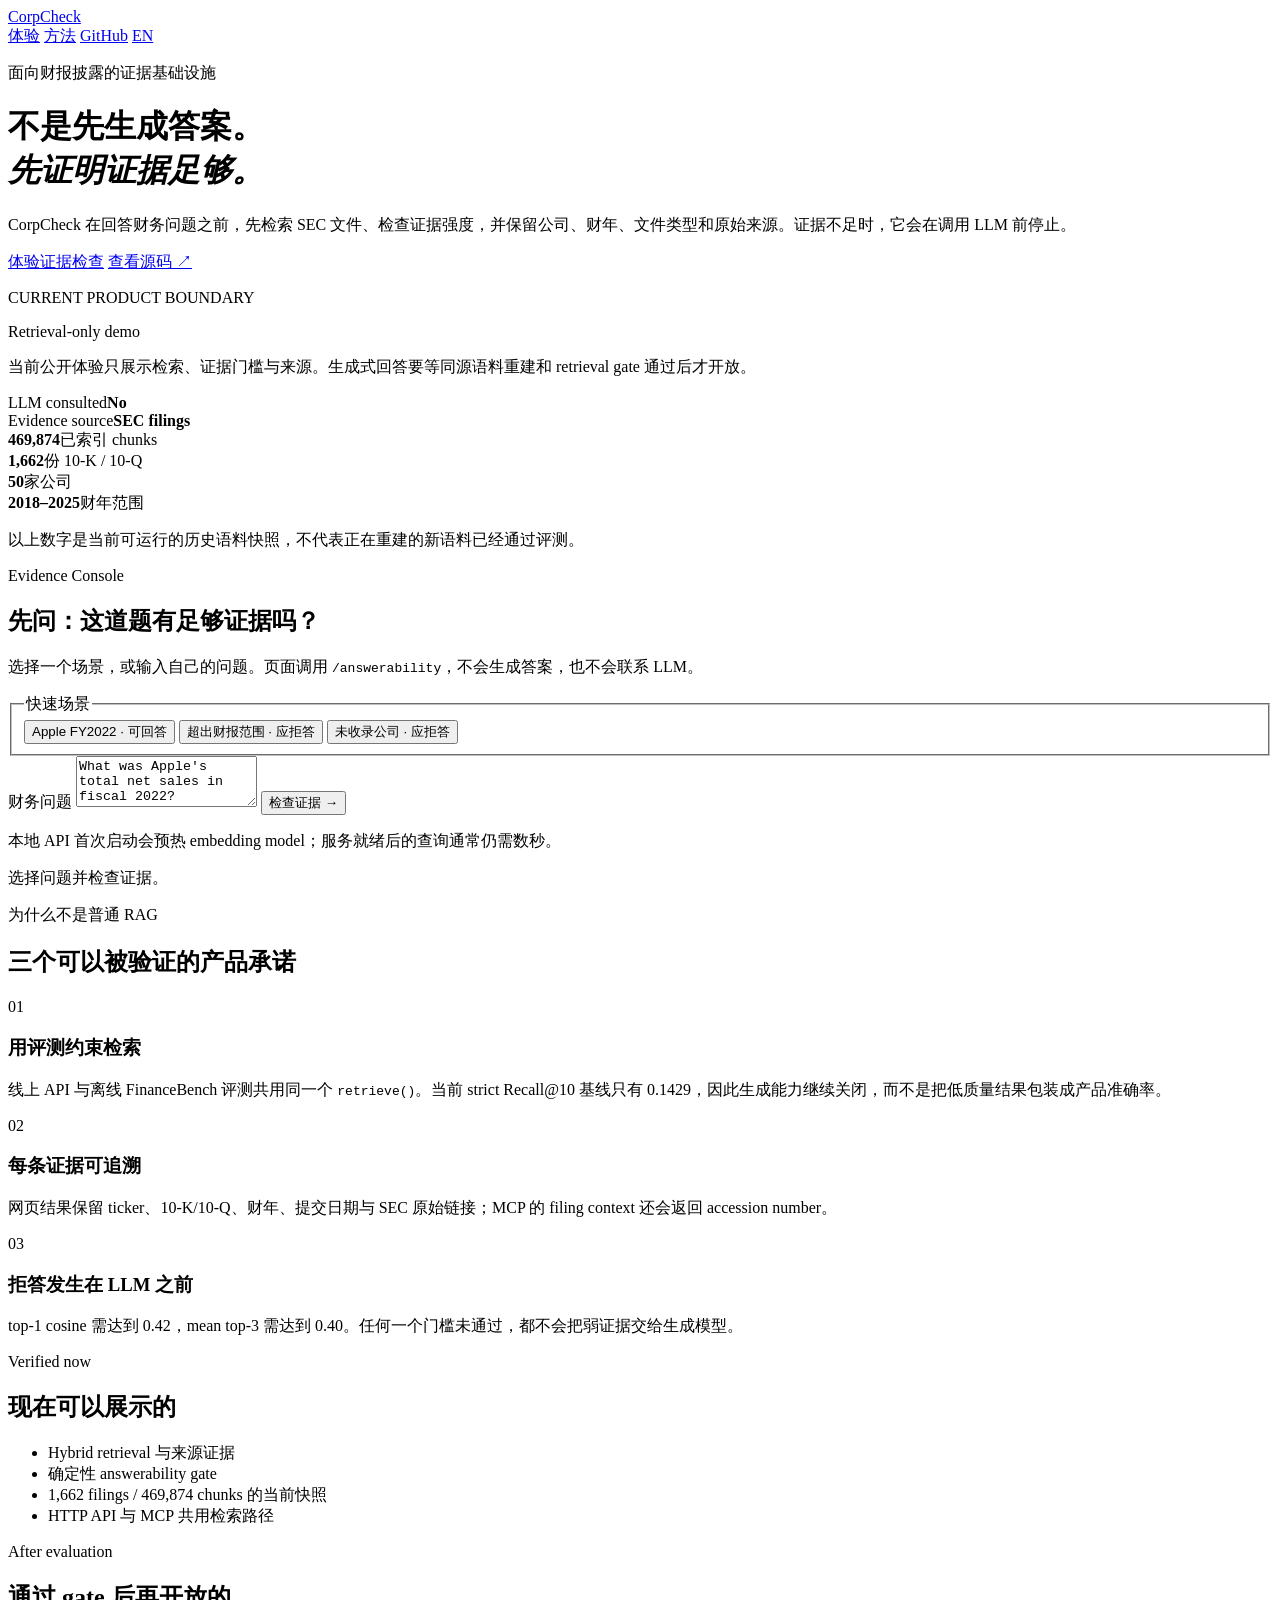
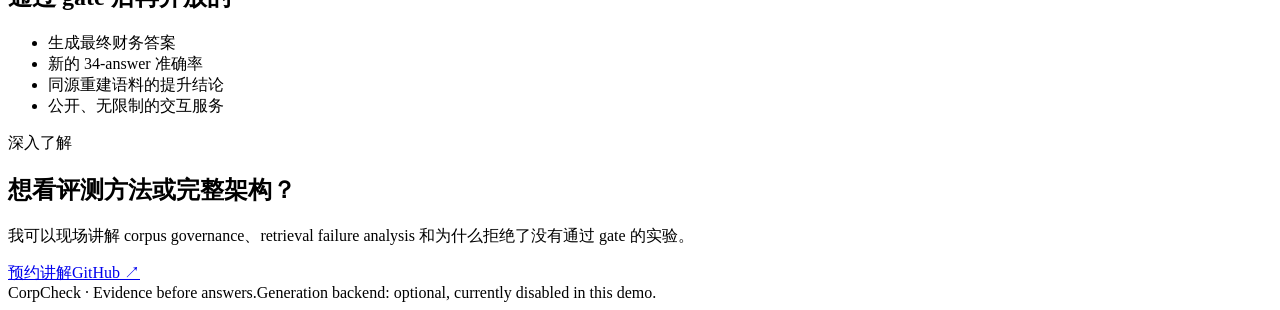
==== commit 472241f4: "Add evidence-first interview demo" ====
--- a/landing/index.html
+++ b/landing/index.html
@@ -1,704 +1,130 @@
-<!DOCTYPE html>
-<html lang="en">
+<!doctype html>
+<html lang="zh-CN">
 <head>
-<meta charset="utf-8">
-<meta name="viewport" content="width=device-width, initial-scale=1">
-<title>CorpCheck — Audit-grade fundamental research over SEC filings</title>
-<meta name="description" content="A retrieval system for SEC filings built on deterministic IR evaluation, strict provenance, and a refuse-before-guess confidence floor.">
-
-<!-- ==========================================================================
-     CONFIG — edit these four values, nothing else.
-     ========================================================================== -->
-<script>
-window.CORPCHECK_CONFIG = {
-  // Your public repo. Shown on every "source" button.
-  GITHUB_URL: "https://github.com/cassieliang6709/corpcheck",
-
-  // The real product UI (the separate app). Leave "" to hide the button.
-  APP_URL: "",
-
-  // Demo-request form target. Options:
-  //   1. Formspree/Basin/Getform endpoint -> posts JSON, stays on page
-  //   2. "" (empty) -> silently falls back to a mailto: draft
-  FORM_ENDPOINT: "",
-
-  // mailto fallback address, also shown in the footer.
-  CONTACT_EMAIL: "liang.yue@northeastern.edu",
-
-  // Locale used when the visitor has no saved choice and their browser is
-  // not Chinese. "en" | "zh"
-  DEFAULT_LOCALE: "en"
-};
-</script>
-
-<style>
-:root{
-  --bg:#0A0C0F; --panel:#111519; --panel-2:#151A20; --line:#212A33;
-  --fg:#E7ECF2; --fg-dim:#94A2B2; --fg-faint:#63707E;
-  --accent:#5EEAD4; --accent-2:#7DA2FF; --warn:#FBBF24;
-  --mono:ui-monospace,SFMono-Regular,"SF Mono",Menlo,Consolas,monospace;
-  --sans:-apple-system,BlinkMacSystemFont,"Segoe UI",Inter,Roboto,"Helvetica Neue",Arial,sans-serif;
-  --maxw:1080px;
-}
-/* Chinese needs a slightly looser line-height and a CJK-aware stack. */
-html[lang="zh-CN"]{
-  --sans:-apple-system,BlinkMacSystemFont,"PingFang SC","Hiragino Sans GB",
-         "Microsoft YaHei","Segoe UI",Inter,sans-serif;
-}
-html[lang="zh-CN"] body{line-height:1.75}
-html[lang="zh-CN"] h1{letter-spacing:-.01em}
-html[lang="zh-CN"] .eyebrow,
-html[lang="zh-CN"] .stage-label{letter-spacing:.08em}
-
-*{box-sizing:border-box}
-html{scroll-behavior:smooth}
-body{
-  margin:0; background:var(--bg); color:var(--fg);
-  font-family:var(--sans); line-height:1.6;
-  -webkit-font-smoothing:antialiased;
-}
-a{color:var(--accent); text-decoration:none}
-a:hover{text-decoration:underline}
-.wrap{max-width:var(--maxw); margin:0 auto; padding:0 24px}
-section{padding:88px 0; border-top:1px solid var(--line)}
-section:first-of-type{border-top:0}
-
-.eyebrow{
-  font-family:var(--mono); font-size:11px; letter-spacing:.16em;
-  text-transform:uppercase; color:var(--accent); margin:0 0 16px;
-}
-h1{font-size:clamp(34px,5.5vw,58px); line-height:1.08; letter-spacing:-.025em; margin:0 0 20px; font-weight:640}
-h2{font-size:clamp(24px,3.2vw,34px); line-height:1.18; letter-spacing:-.02em; margin:0 0 14px; font-weight:640}
-h3{font-size:17px; margin:0 0 8px; font-weight:620; letter-spacing:-.01em}
-p{margin:0 0 16px; color:var(--fg-dim)}
-.lede{font-size:clamp(16px,2vw,19px); max-width:62ch; color:var(--fg-dim)}
-.section-intro{max-width:64ch; margin-bottom:40px}
-
-/* ---------- nav ---------- */
-nav{
-  position:sticky; top:0; z-index:50; backdrop-filter:blur(12px);
-  background:rgba(10,12,15,.82); border-bottom:1px solid var(--line);
-}
-nav .wrap{display:flex; align-items:center; gap:28px; height:60px}
-.brand{font-weight:660; letter-spacing:-.02em; color:var(--fg); font-size:15px}
-.brand span{color:var(--accent)}
-.nav-links{margin-left:auto; display:flex; gap:26px; align-items:center}
-.nav-links a{color:var(--fg-dim); font-size:14px}
-.nav-links a:hover{color:var(--fg); text-decoration:none}
-.lang{
-  font-family:var(--mono); font-size:12px; color:var(--fg-dim);
-  border:1px solid var(--line); border-radius:6px; padding:5px 10px;
-  background:none; cursor:pointer; transition:border-color .15s,color .15s;
-}
-.lang:hover{color:var(--fg); border-color:#33414F}
-@media(max-width:680px){ .nav-links a:not(.btn){display:none} }
-
-/* ---------- buttons ---------- */
-.btn{
-  display:inline-flex; align-items:center; gap:8px; border-radius:7px;
-  padding:11px 18px; font-size:14px; font-weight:560; cursor:pointer;
-  border:1px solid var(--line); background:var(--panel-2); color:var(--fg);
-  transition:border-color .15s, background .15s, transform .05s;
-}
-.btn:hover{border-color:#33414F; background:#1A2027; text-decoration:none}
-.btn:active{transform:translateY(1px)}
-.btn-primary{background:var(--accent); border-color:var(--accent); color:#04201C; font-weight:640}
-.btn-primary:hover{background:#7BF0DD; border-color:#7BF0DD}
-.btn-row{display:flex; gap:12px; flex-wrap:wrap; margin-top:32px}
-
-/* ---------- hero ---------- */
-.hero{padding:96px 0 76px; position:relative; overflow:hidden}
-.hero::before{
-  content:""; position:absolute; inset:-40% 30% 55% -10%; pointer-events:none;
-  background:radial-gradient(ellipse at center, rgba(94,234,212,.09), transparent 62%);
-}
-.hero .wrap{position:relative}
-.hero h1 em{font-style:normal; color:var(--accent)}
-
-/* ---------- stats ---------- */
-.stats{display:grid; grid-template-columns:repeat(4,1fr); gap:1px; background:var(--line);
-  border:1px solid var(--line); border-radius:10px; overflow:hidden; margin-top:56px}
-.stat{background:var(--panel); padding:22px 20px}
-.stat .n{font-family:var(--mono); font-size:clamp(20px,2.6vw,27px); color:var(--fg); letter-spacing:-.02em}
-.stat .l{font-size:12px; color:var(--fg-faint); margin-top:5px; letter-spacing:.02em}
-@media(max-width:720px){ .stats{grid-template-columns:repeat(2,1fr)} }
-
-/* ---------- principles ---------- */
-.cards{display:grid; grid-template-columns:repeat(3,1fr); gap:18px}
-@media(max-width:820px){ .cards{grid-template-columns:1fr} }
-.card{background:var(--panel); border:1px solid var(--line); border-radius:10px; padding:26px 24px}
-.card .num{font-family:var(--mono); font-size:12px; color:var(--accent); margin-bottom:14px}
-.card p{margin:0; font-size:14.5px}
-
-/* ---------- pipeline ---------- */
-.pipe{background:var(--panel); border:1px solid var(--line); border-radius:12px; padding:28px 24px; margin-bottom:22px}
-.pipe-head{display:flex; align-items:baseline; gap:12px; margin-bottom:22px; flex-wrap:wrap}
-.pipe-head h3{margin:0}
-.tag{font-family:var(--mono); font-size:11px; color:var(--fg-faint); border:1px solid var(--line);
-  border-radius:20px; padding:3px 11px}
-.flow{display:flex; align-items:stretch; gap:0; flex-wrap:wrap}
-.node{
-  background:var(--panel-2); border:1px solid var(--line); border-radius:8px;
-  padding:11px 14px; font-size:13px; min-width:0; flex:1 1 auto;
-}
-.node b{display:block; font-weight:580; color:var(--fg); font-size:13px; letter-spacing:-.005em}
-.node small{display:block; color:var(--fg-faint); font-family:var(--mono); font-size:10.5px; margin-top:3px}
-.node.hl{border-color:rgba(94,234,212,.45); background:rgba(94,234,212,.06)}
-.node.hl b{color:var(--accent)}
-.node.soon{border-style:dashed; border-color:rgba(251,191,36,.4); background:rgba(251,191,36,.05)}
-.node.soon b{color:var(--warn)}
-.arw{display:flex; align-items:center; padding:0 9px; color:var(--fg-faint); font-size:14px; flex:0 0 auto}
-@media(max-width:760px){
-  .flow{flex-direction:column}
-  .arw{padding:5px 0; justify-content:center; transform:rotate(90deg)}
-}
-.split{display:grid; grid-template-columns:1fr 1fr; gap:10px; flex:1 1 auto}
-@media(max-width:760px){ .split{grid-template-columns:1fr} }
-.stage-label{font-family:var(--mono); font-size:10.5px; letter-spacing:.1em; text-transform:uppercase;
-  color:var(--fg-faint); margin:0 0 10px}
-.flow + .stage-label{margin-top:24px}
-.note{font-size:13px; color:var(--fg-faint); margin:18px 0 0; padding-top:16px; border-top:1px solid var(--line)}
-.note code{font-family:var(--mono); color:var(--fg-dim); font-size:12px}
-
-/* ---------- stack table ---------- */
-.stack{border:1px solid var(--line); border-radius:10px; overflow:hidden}
-.srow{display:grid; grid-template-columns:170px 1fr; gap:20px; padding:15px 22px;
-  border-top:1px solid var(--line); background:var(--panel); font-size:14px}
-.srow:first-child{border-top:0}
-.srow dt{font-family:var(--mono); font-size:12px; color:var(--fg-faint); letter-spacing:.02em}
-.srow dd{margin:0; color:var(--fg-dim)}
-.srow dd b{color:var(--fg); font-weight:560}
-@media(max-width:640px){ .srow{grid-template-columns:1fr; gap:5px} }
-
-/* ---------- form ---------- */
-.form-panel{
-  background:var(--panel); border:1px solid var(--line); border-radius:12px;
-  padding:34px 32px; max-width:560px;
-}
-label{display:block; font-size:13px; color:var(--fg-dim); margin:0 0 7px; font-weight:520}
-input,textarea,select{
-  width:100%; background:#0C1015; border:1px solid var(--line); border-radius:7px;
-  padding:11px 13px; color:var(--fg); font-family:inherit; font-size:14.5px; margin-bottom:18px;
-}
-input:focus,textarea:focus,select:focus{outline:none; border-color:var(--accent-2)}
-textarea{resize:vertical; min-height:88px}
-.hp{position:absolute; left:-9999px; width:1px; height:1px; opacity:0}
-.form-msg{font-size:14px; margin-top:16px; display:none; padding:12px 14px; border-radius:7px}
-.form-msg.ok{display:block; background:rgba(94,234,212,.1); border:1px solid rgba(94,234,212,.35); color:var(--accent)}
-.form-msg.err{display:block; background:rgba(248,113,113,.1); border:1px solid rgba(248,113,113,.35); color:#F87171}
-.fineprint{font-size:12.5px; color:var(--fg-faint); margin:14px 0 0}
-
-/* ---------- footer ---------- */
-footer{border-top:1px solid var(--line); padding:36px 0; font-size:13px; color:var(--fg-faint)}
-footer .wrap{display:flex; gap:20px; flex-wrap:wrap; align-items:center}
-footer .sp{margin-left:auto}
-
-@media(prefers-reduced-motion:reduce){
-  html{scroll-behavior:auto}
-  *,*::before,*::after{transition-duration:.01ms !important; animation-duration:.01ms !important}
-}
-</style>
+  <meta charset="utf-8">
+  <meta name="viewport" content="width=device-width,initial-scale=1">
+  <title>CorpCheck — 先验证证据，再生成答案</title>
+  <meta name="description" content="CorpCheck 在回答财报问题前，先检查 SEC 文件中是否存在足够可靠、可追溯的证据。">
+  <link rel="canonical" href="https://corpcheck.liangyue.site/">
+  <link rel="alternate" hreflang="zh-CN" href="https://corpcheck.liangyue.site/">
+  <link rel="alternate" hreflang="en" href="https://corpcheck.liangyue.site/en/">
+  <link rel="alternate" hreflang="x-default" href="https://corpcheck.liangyue.site/">
+  <meta property="og:title" content="CorpCheck — 先验证证据，再生成答案">
+  <meta property="og:description" content="面向 SEC 财报的可验证检索：证据不足时，在调用 LLM 前拒答。">
+  <meta property="og:type" content="website">
+  <meta property="og:url" content="https://corpcheck.liangyue.site/">
+  <meta name="twitter:card" content="summary">
+  <link rel="icon" href="/favicon.svg" type="image/svg+xml">
+  <link rel="stylesheet" href="/styles.css">
+  <script src="/config.js"></script>
+  <script src="/app.js" defer></script>
 </head>
 <body>
-
-<nav>
-  <div class="wrap">
-    <div class="brand">Corp<span>Check</span></div>
-    <div class="nav-links">
-      <a href="#architecture" data-i18n="nav.architecture"></a>
-      <a href="#stack" data-i18n="nav.stack"></a>
-      <a href="#demo" data-i18n="nav.demo"></a>
-      <button class="lang" id="lang-toggle" type="button"></button>
-      <a class="btn" id="nav-gh" href="#" target="_blank" rel="noopener" data-i18n="nav.github"></a>
-    </div>
-  </div>
-</nav>
-
-<!-- ================= HERO ================= -->
-<header class="hero">
-  <div class="wrap">
-    <p class="eyebrow" data-i18n="hero.eyebrow"></p>
-    <h1 data-i18n-html="hero.title"></h1>
-    <p class="lede" data-i18n-html="hero.lede"></p>
-    <div class="btn-row">
-      <a class="btn btn-primary" href="#demo" data-i18n="hero.ctaDemo"></a>
-      <a class="btn" id="hero-gh" href="#" target="_blank" rel="noopener" data-i18n="hero.ctaSource"></a>
-      <a class="btn" id="hero-app" href="#" target="_blank" rel="noopener" style="display:none" data-i18n="hero.ctaApp"></a>
-    </div>
-
-    <div class="stats">
-      <div class="stat"><div class="n">469,874</div><div class="l" data-i18n="stats.chunks"></div></div>
-      <div class="stat"><div class="n">1,662</div><div class="l" data-i18n="stats.filings"></div></div>
-      <div class="stat"><div class="n">50</div><div class="l" data-i18n="stats.companies"></div></div>
-      <div class="stat"><div class="n">2018–2025</div><div class="l" data-i18n="stats.years"></div></div>
-    </div>
-  </div>
-</header>
-
-<!-- ================= PRINCIPLES ================= -->
-<section>
-  <div class="wrap">
-    <p class="eyebrow" data-i18n="prin.eyebrow"></p>
-    <h2 data-i18n="prin.h2"></h2>
-    <p class="section-intro" data-i18n="prin.intro"></p>
-    <div class="cards">
-      <div class="card">
-        <div class="num">01</div>
-        <h3 data-i18n="prin.c1h"></h3>
-        <p data-i18n-html="prin.c1b"></p>
-      </div>
-      <div class="card">
-        <div class="num">02</div>
-        <h3 data-i18n="prin.c2h"></h3>
-        <p data-i18n-html="prin.c2b"></p>
-      </div>
-      <div class="card">
-        <div class="num">03</div>
-        <h3 data-i18n="prin.c3h"></h3>
-        <p data-i18n-html="prin.c3b"></p>
+  <nav aria-label="主导航">
+    <div class="wrap nav-inner">
+      <a class="brand" href="/">Corp<span>Check</span></a>
+      <div class="nav-links">
+        <a href="#demo-console">体验</a>
+        <a href="#how">方法</a>
+        <a href="https://github.com/cassieliang6709/corpcheck" target="_blank" rel="noopener">GitHub</a>
+        <a class="lang" href="/en/" lang="en" hreflang="en">EN</a>
       </div>
     </div>
-  </div>
-</section>
+  </nav>
 
-<!-- ================= ARCHITECTURE ================= -->
-<section id="architecture">
-  <div class="wrap">
-    <p class="eyebrow" data-i18n="arch.eyebrow"></p>
-    <h2 data-i18n="arch.h2"></h2>
-    <p class="section-intro" data-i18n="arch.intro"></p>
+  <main>
+    <header class="hero">
+      <div class="wrap hero-grid">
+        <div>
+          <p class="eyebrow">面向财报披露的证据基础设施</p>
+          <h1>不是先生成答案。<br><em>先证明证据足够。</em></h1>
+          <p class="lede">CorpCheck 在回答财务问题之前，先检索 SEC 文件、检查证据强度，并保留公司、财年、文件类型和原始来源。证据不足时，它会在调用 LLM 前停止。</p>
+          <div class="btn-row">
+            <a class="btn btn-primary" href="#demo-console">体验证据检查</a>
+            <a class="btn" href="https://github.com/cassieliang6709/corpcheck" target="_blank" rel="noopener">查看源码 ↗</a>
+          </div>
+        </div>
+        <aside class="hero-proof" aria-label="当前产品边界">
+          <p class="proof-label">CURRENT PRODUCT BOUNDARY</p>
+          <p class="proof-title">Retrieval-only demo</p>
+          <p>当前公开体验只展示检索、证据门槛与来源。生成式回答要等同源语料重建和 retrieval gate 通过后才开放。</p>
+          <div class="proof-row"><span>LLM consulted</span><strong>No</strong></div>
+          <div class="proof-row"><span>Evidence source</span><strong>SEC filings</strong></div>
+        </aside>
+      </div>
+      <div class="wrap stats" aria-label="当前已索引语料快照">
+        <div class="stat"><b>469,874</b><span>已索引 chunks</span></div>
+        <div class="stat"><b>1,662</b><span>份 10-K / 10-Q</span></div>
+        <div class="stat"><b>50</b><span>家公司</span></div>
+        <div class="stat"><b>2018–2025</b><span>财年范围</span></div>
+      </div>
+      <p class="wrap snapshot-note">以上数字是当前可运行的历史语料快照，不代表正在重建的新语料已经通过评测。</p>
+    </header>
 
-    <div class="pipe">
-      <div class="pipe-head">
-        <h3 data-i18n="arch.ing"></h3>
-        <span class="tag" data-i18n="arch.ingTag"></span>
+    <section id="demo-console" class="demo-section">
+      <div class="wrap">
+        <p class="eyebrow">Evidence Console</p>
+        <h2>先问：这道题有足够证据吗？</h2>
+        <p class="section-intro">选择一个场景，或输入自己的问题。页面调用 <code>/answerability</code>，不会生成答案，也不会联系 LLM。</p>
+
+        <div class="console-shell">
+          <form id="evidence-form" class="query-panel">
+            <fieldset>
+              <legend>快速场景</legend>
+              <div class="presets">
+                <button type="button" class="preset active" data-query="What was Apple's total net sales in fiscal 2022?">Apple FY2022 · 可回答</button>
+                <button type="button" class="preset" data-query="What is the best recipe for sourdough bread?">超出财报范围 · 应拒答</button>
+                <button type="button" class="preset" data-query="What was OpenAI's revenue in fiscal 2023?">未收录公司 · 应拒答</button>
+              </div>
+            </fieldset>
+            <label for="query">财务问题</label>
+            <textarea id="query" name="query" rows="3" required>What was Apple's total net sales in fiscal 2022?</textarea>
+            <button class="btn btn-primary check-btn" type="submit">检查证据 <span aria-hidden="true">→</span></button>
+            <p class="loading-note">本地 API 首次启动会预热 embedding model；服务就绪后的查询通常仍需数秒。</p>
+          </form>
+
+          <div class="result-panel" id="result-panel" aria-live="polite" aria-busy="false">
+            <div id="result-empty" class="result-empty">
+              <span class="radar" aria-hidden="true"></span>
+              <p>选择问题并检查证据。</p>
+            </div>
+            <div id="result-loading" class="result-loading" hidden>
+              <span class="spinner" aria-hidden="true"></span>
+              <div><strong>正在检索 SEC 文件…</strong><p>计算 evidence coverage 和双重置信度门槛。</p></div>
+            </div>
+            <div id="result-content" hidden></div>
+          </div>
+        </div>
+        <p id="demo-mode" class="demo-mode"></p>
       </div>
-      <div class="flow">
-        <div class="node"><b data-i18n="n.edgar"></b><small>downloaders/</small></div>
-        <div class="arw">→</div>
-        <div class="node"><b data-i18n="n.clean"></b><small>XBRL strip · tables</small></div>
-        <div class="arw">→</div>
-        <div class="node"><b data-i18n="n.section"></b><small>Item / Part map</small></div>
-        <div class="arw">→</div>
-        <div class="node"><b data-i18n="n.chunk"></b><small>sentence_pack</small></div>
-        <div class="arw">→</div>
-        <div class="node"><b data-i18n="n.embed"></b><small>MiniLM-L6-v2</small></div>
-        <div class="arw">→</div>
-        <div class="node hl"><b>Postgres</b><small>pgvector + tsvector</small></div>
-      </div>
-      <p class="note" data-i18n-html="arch.ingNote"></p>
-    </div>
+    </section>
 
-    <div class="pipe">
-      <div class="pipe-head">
-        <h3 data-i18n="arch.qry"></h3>
-        <span class="tag" data-i18n="arch.qryTag"></span>
-      </div>
-
-      <p class="stage-label" data-i18n="arch.stage1"></p>
-      <div class="flow">
-        <div class="node"><b data-i18n="n.parse"></b><small>ticker · type · FY</small></div>
-        <div class="arw">→</div>
-        <div class="split">
-          <div class="node"><b data-i18n="n.dense"></b><small>pgvector cosine</small></div>
-          <div class="node"><b data-i18n="n.sparse"></b><small>BM25 / ts_rank</small></div>
+    <section id="how">
+      <div class="wrap">
+        <p class="eyebrow">为什么不是普通 RAG</p>
+        <h2>三个可以被验证的产品承诺</h2>
+        <div class="cards">
+          <article class="card"><span>01</span><h3>用评测约束检索</h3><p>线上 API 与离线 FinanceBench 评测共用同一个 <code>retrieve()</code>。当前 strict Recall@10 基线只有 0.1429，因此生成能力继续关闭，而不是把低质量结果包装成产品准确率。</p></article>
+          <article class="card"><span>02</span><h3>每条证据可追溯</h3><p>网页结果保留 ticker、10-K/10-Q、财年、提交日期与 SEC 原始链接；MCP 的 filing context 还会返回 accession number。</p></article>
+          <article class="card"><span>03</span><h3>拒答发生在 LLM 之前</h3><p>top-1 cosine 需达到 0.42，mean top-3 需达到 0.40。任何一个门槛未通过，都不会把弱证据交给生成模型。</p></article>
         </div>
       </div>
+    </section>
 
-      <p class="stage-label" data-i18n="arch.stage2"></p>
-      <div class="flow">
-        <div class="node"><b data-i18n="n.rev"></b><small>drop superseded</small></div>
-        <div class="arw">→</div>
-        <div class="node hl"><b data-i18n="n.rrf"></b><small>k=60 · α=0.7</small></div>
-        <div class="arw">→</div>
-        <div class="node"><b data-i18n="n.rerank"></b><small>evidence-form</small></div>
-        <div class="arw">→</div>
-        <div class="node hl"><b data-i18n="n.abstain"></b><small data-i18n="n.abstainSub"></small></div>
+    <section class="boundary">
+      <div class="wrap boundary-grid">
+        <div><p class="eyebrow">Verified now</p><h2>现在可以展示的</h2><ul><li>Hybrid retrieval 与来源证据</li><li>确定性 answerability gate</li><li>1,662 filings / 469,874 chunks 的当前快照</li><li>HTTP API 与 MCP 共用检索路径</li></ul></div>
+        <div><p class="eyebrow muted">After evaluation</p><h2>通过 gate 后再开放的</h2><ul><li>生成最终财务答案</li><li>新的 34-answer 准确率</li><li>同源重建语料的提升结论</li><li>公开、无限制的交互服务</li></ul></div>
       </div>
-      <p class="note" data-i18n-html="arch.qryNote"></p>
-    </div>
-  </div>
-</section>
+    </section>
 
-<!-- ================= STACK ================= -->
-<section id="stack">
-  <div class="wrap">
-    <p class="eyebrow" data-i18n="stk.eyebrow"></p>
-    <h2 data-i18n="stk.h2"></h2>
-    <dl class="stack">
-      <div class="srow"><dt data-i18n="stk.d1"></dt><dd data-i18n-html="stk.b1"></dd></div>
-      <div class="srow"><dt data-i18n="stk.d2"></dt><dd data-i18n-html="stk.b2"></dd></div>
-      <div class="srow"><dt data-i18n="stk.d3"></dt><dd data-i18n-html="stk.b3"></dd></div>
-      <div class="srow"><dt data-i18n="stk.d4"></dt><dd data-i18n-html="stk.b4"></dd></div>
-      <div class="srow"><dt data-i18n="stk.d5"></dt><dd data-i18n-html="stk.b5"></dd></div>
-      <div class="srow"><dt data-i18n="stk.d6"></dt><dd data-i18n-html="stk.b6"></dd></div>
-    </dl>
-  </div>
-</section>
-
-<!-- ================= DEMO ================= -->
-<section id="demo">
-  <div class="wrap">
-    <p class="eyebrow" data-i18n="dem.eyebrow"></p>
-    <h2 data-i18n="dem.h2"></h2>
-    <p class="section-intro" data-i18n="dem.intro"></p>
-
-    <div class="form-panel">
-      <form id="demo-form" novalidate>
-        <label for="email"><span data-i18n="dem.email"></span> <span style="color:var(--accent)">*</span></label>
-        <input type="email" id="email" name="email" required autocomplete="email" data-i18n-ph="dem.emailPh">
-
-        <label for="name" data-i18n="dem.name"></label>
-        <input type="text" id="name" name="name" autocomplete="name" data-i18n-ph="dem.namePh">
-
-        <label for="context" data-i18n="dem.ctx"></label>
-        <textarea id="context" name="context" data-i18n-ph="dem.ctxPh"></textarea>
-
-        <!-- honeypot -->
-        <input class="hp" type="text" name="company_website" tabindex="-1" autocomplete="off" aria-hidden="true">
-
-        <button class="btn btn-primary" type="submit" id="submit-btn"
-                style="width:100%; justify-content:center" data-i18n="dem.submit"></button>
-        <div class="form-msg" id="form-msg" role="status" aria-live="polite"></div>
-      </form>
-      <p class="fineprint" data-i18n="dem.fine"></p>
-    </div>
-  </div>
-</section>
-
-<footer>
-  <div class="wrap">
-    <span data-i18n="foot.tag"></span>
-    <span class="sp"><a id="foot-mail" href="#" data-i18n="foot.email"></a></span>
-    <span><a id="foot-gh" href="#" target="_blank" rel="noopener">GitHub</a></span>
-  </div>
-</footer>
-
-<script>
-/* ==========================================================================
-   Bilingual copy. Every user-visible string lives here — mirroring the
-   single-`copy`-object pattern used on the 1Day landing page.
-
-   Technical identifiers (pgvector, BM25, sentence_pack, Recall@k …) are
-   deliberately NOT translated: they are API and library names, and Chinese
-   technical writing keeps them in English.
-   ========================================================================== */
-const COPY = {
-  en: {
-    "html.lang": "en",
-    "html.title": "CorpCheck — Audit-grade fundamental research over SEC filings",
-    "html.desc": "A retrieval system for SEC filings built on deterministic IR evaluation, strict provenance, and a refuse-before-guess confidence floor.",
-    "lang.toggle": "中文",
-
-    "nav.architecture": "Architecture",
-    "nav.stack": "Stack",
-    "nav.demo": "Request demo",
-    "nav.github": "GitHub →",
-
-    "hero.eyebrow": "Retrieval infrastructure for financial disclosure",
-    "hero.title": "Audit-grade research<br>over <em>SEC filings</em>.",
-    "hero.lede": "Generic RAG fails on financial disclosure because it treats a 10-K like prose. CorpCheck is built on the opposite premise: filings are <strong>versioned</strong>, evidence must be <strong>traceable</strong>, and a confidently wrong number is worse than no number at all.",
-    "hero.ctaDemo": "Request a demo",
-    "hero.ctaSource": "View source",
-    "hero.ctaApp": "Open the app ↗",
-
-    "stats.chunks": "indexed chunks",
-    "stats.filings": "filings (10-K / 10-Q)",
-    "stats.companies": "companies, 5 sectors",
-    "stats.years": "fiscal coverage",
-
-    "prin.eyebrow": "Design principles",
-    "prin.h2": "Three commitments the architecture has to earn",
-    "prin.intro": "Each one is enforced by a specific component, and each one is measurable.",
-    "prin.c1h": "Deterministic IR evaluation",
-    "prin.c1b": "Retrieval quality is measured as <code>Recall@k</code> and <code>MRR</code> against gold evidence, not eyeballed. The offline harness and the HTTP API call the same <code>retrieve()</code> entry point, so the benchmark cannot drift from production.",
-    "prin.c2h": "Provenance and version control",
-    "prin.c2b": "Every chunk traces to a filing, section, and source URL. A <code>10-K/A</code> supersedes the <code>10-K</code> it amends — superseded filings are dropped from the candidate pool <em>before</em> fusion, so surviving evidence moves up to fill the gap.",
-    "prin.c3h": "Abstain beats hallucinate",
-    "prin.c3b": "Below a retrieval-confidence floor the system declines deterministically, without ever consulting the LLM. Refusal is a first-class outcome, not an error path.",
-
-    "arch.eyebrow": "Architecture",
-    "arch.h2": "Two pipelines, one contract",
-    "arch.intro": "Ingestion runs offline and writes to Postgres. Query-time reads from it. They share nothing but the schema — which keeps corpus rebuilds from breaking the serving path.",
-    "arch.ing": "Ingestion",
-    "arch.ingTag": "offline · batch",
-    "arch.ingNote": "Tables are serialized to structured text (<code>[TABLE] / [HEADER] / [ROW]</code>) rather than flattened, so row-column relationships survive chunking and stay retrievable.",
-    "arch.qry": "Query",
-    "arch.qryTag": "online · async",
-    "arch.stage1": "Candidate generation — both arms run concurrently",
-    "arch.stage2": "Selection — narrows the pool to k",
-    "arch.qryNote": "Metadata boosts are pushed into the SQL <code>ORDER BY</code> rather than applied after the fact, so they influence <em>which</em> rows the database returns — not just how the returned rows are sorted.",
-
-    "n.edgar": "EDGAR",
-    "n.clean": "HTML cleaner",
-    "n.section": "Sectioner",
-    "n.chunk": "Chunker",
-    "n.embed": "Embedder",
-    "n.parse": "Query parse",
-    "n.dense": "Dense",
-    "n.sparse": "Sparse",
-    "n.rev": "Revision filter",
-    "n.rrf": "RRF fusion",
-    "n.rerank": "Rerank",
-    "n.abstain": "Abstain gate",
-    "n.abstainSub": "cos ≥ 0.42 · calibrated",
-
-    "stk.eyebrow": "Stack",
-    "stk.h2": "What it runs on",
-    "stk.d1": "Storage",
-    "stk.b1": "<b>PostgreSQL</b> + <b>pgvector</b> — 384-dim HNSW vectors and a GIN-indexed <code>tsvector</code> in the same table, so hybrid search is one round trip per arm.",
-    "stk.d2": "Embeddings",
-    "stk.b2": "<b>sentence-transformers/all-MiniLM-L6-v2</b> — 384 dimensions, chosen for index density over marginal recall.",
-    "stk.d3": "Fusion",
-    "stk.b3": "<b>Reciprocal Rank Fusion</b> (k=60), switchable to min-max linear blend via env var so the IR suite can A/B the two.",
-    "stk.d4": "Serving",
-    "stk.b4": "<b>FastAPI</b> + <b>asyncpg</b> — <code>/retrieve</code>, <code>/chat</code> (SSE streaming), <code>/filters</code>, <code>/health</code>.",
-    "stk.d5": "Generation",
-    "stk.b5": "<b>Qwen3.5-397B-A17B-FP8</b> on an OpenAI-compatible <b>SGLang</b> endpoint — backend-only, never exposed to clients.",
-    "stk.d6": "Evaluation",
-    "stk.b6": "<b>FinanceBench</b>-derived gold set with a deterministic oracle; <code>Recall@k</code> and <code>MRR</code> reported per config.",
-
-    "dem.eyebrow": "Get access",
-    "dem.h2": "Book a walkthrough",
-    "dem.intro": "Leave an email and I'll send a scheduling link plus a short architecture note. Happy to go deep on the retrieval evaluation methodology.",
-    "dem.email": "Work email",
-    "dem.emailPh": "you@company.com",
-    "dem.name": "Name",
-    "dem.namePh": "Optional",
-    "dem.ctx": "What are you hoping to see?",
-    "dem.ctxPh": "Optional — e.g. retrieval eval numbers, ingestion pipeline, the abstain logic",
-    "dem.submit": "Request a demo",
-    "dem.fine": "No list, no sequence. Your address is used to reply to this request and nothing else.",
-
-    "foot.tag": "CorpCheck — audit-grade fundamental research over SEC filings.",
-    "foot.email": "Email",
-
-    "msg.invalid": "Please enter a valid email address.",
-    "msg.sending": "Sending…",
-    "msg.ok": "Thanks — I'll be in touch shortly.",
-    "msg.mailto": "Opening your email client — hit send and I'll take it from there.",
-    "msg.err": "Something went wrong. Email me directly at "
-  },
-
-  zh: {
-    "html.lang": "zh-CN",
-    "html.title": "CorpCheck — 面向 SEC 财报的审计级检索系统",
-    "html.desc": "一套面向 SEC 财报的检索系统:可复现的 IR 评测、严格的证据溯源,以及「宁可拒答也不猜」的置信度下限。",
-    "lang.toggle": "EN",
-
-    "nav.architecture": "架构",
-    "nav.stack": "技术栈",
-    "nav.demo": "预约演示",
-    "nav.github": "GitHub →",
-
-    "hero.eyebrow": "面向财报披露的检索基础设施",
-    "hero.title": "对 <em>SEC 财报</em><br>做审计级检索。",
-    "hero.lede": "通用 RAG 在财报上失效,是因为它把 10-K 当成普通散文处理。CorpCheck 建立在相反的前提上:财报是<strong>有版本的</strong>,证据必须<strong>可溯源</strong>,而一个自信的错误数字,比没有数字更糟。",
-    "hero.ctaDemo": "预约演示",
-    "hero.ctaSource": "查看源码",
-    "hero.ctaApp": "打开应用 ↗",
-
-    "stats.chunks": "已索引文本块",
-    "stats.filings": "份财报(10-K / 10-Q)",
-    "stats.companies": "家公司,5 个行业",
-    "stats.years": "财年覆盖范围",
-
-    "prin.eyebrow": "设计原则",
-    "prin.h2": "架构必须兑现的三个承诺",
-    "prin.intro": "每一条都由具体组件强制执行,并且都可被度量。",
-    "prin.c1h": "可复现的 IR 评测",
-    "prin.c1b": "检索质量用 <code>Recall@k</code> 和 <code>MRR</code> 对照标注证据来衡量,而不是靠肉眼判断。离线评测和 HTTP API 调用同一个 <code>retrieve()</code> 入口,所以基准不会和线上跑偏。",
-    "prin.c2h": "溯源与版本控制",
-    "prin.c2b": "每个文本块都能追溯到具体财报、章节和原始链接。<code>10-K/A</code> 会取代它所修订的 <code>10-K</code> —— 被取代的财报在融合<em>之前</em>就从候选池中剔除,让仍然有效的证据递补上来。",
-    "prin.c3h": "宁可拒答,不要幻觉",
-    "prin.c3b": "低于检索置信度下限时,系统会确定性地拒绝回答,完全不经过 LLM。拒答是一种正式的输出结果,而不是异常分支。",
-
-    "arch.eyebrow": "架构",
-    "arch.h2": "两条流水线,一份契约",
-    "arch.intro": "Ingestion 离线运行并写入 Postgres,查询侧从中读取。两者之间只共享数据库 schema —— 这样重建语料就不会打断线上服务。",
-    "arch.ing": "数据摄入",
-    "arch.ingTag": "离线 · 批处理",
-    "arch.ingNote": "表格会被序列化成结构化文本(<code>[TABLE] / [HEADER] / [ROW]</code>)而不是压平,因此行列关系能挺过分块,仍然可被检索到。",
-    "arch.qry": "查询",
-    "arch.qryTag": "在线 · 异步",
-    "arch.stage1": "候选生成 —— 两路并发执行",
-    "arch.stage2": "筛选 —— 将候选池收敛到 k 条",
-    "arch.qryNote": "元数据加权被下推进 SQL 的 <code>ORDER BY</code>,而不是事后再补 —— 所以它影响的是数据库<em>返回哪些</em>行,而不只是返回后怎么排序。",
-
-    "n.edgar": "EDGAR 下载",
-    "n.clean": "HTML 清洗",
-    "n.section": "章节切分",
-    "n.chunk": "文本分块",
-    "n.embed": "向量化",
-    "n.parse": "查询解析",
-    "n.dense": "稠密检索",
-    "n.sparse": "稀疏检索",
-    "n.rev": "版本过滤",
-    "n.rrf": "RRF 融合",
-    "n.rerank": "重排序",
-    "n.abstain": "拒答闸门",
-    "n.abstainSub": "cos ≥ 0.42 · 已标定",
-
-    "stk.eyebrow": "技术栈",
-    "stk.h2": "运行在什么之上",
-    "stk.d1": "存储",
-    "stk.b1": "<b>PostgreSQL</b> + <b>pgvector</b> —— 384 维 HNSW 向量与带 GIN 索引的 <code>tsvector</code> 存放在同一张表,因此混合检索每一路只需一次往返。",
-    "stk.d2": "向量模型",
-    "stk.b2": "<b>sentence-transformers/all-MiniLM-L6-v2</b> —— 384 维,为了索引密度而放弃了那一点边际召回。",
-    "stk.d3": "融合策略",
-    "stk.b3": "<b>Reciprocal Rank Fusion</b>(k=60),可通过环境变量切换为 min-max 线性加权,方便 IR 评测做 A/B 对比。",
-    "stk.d4": "服务层",
-    "stk.b4": "<b>FastAPI</b> + <b>asyncpg</b> —— <code>/retrieve</code>、<code>/chat</code>(SSE 流式)、<code>/filters</code>、<code>/health</code>。",
-    "stk.d5": "生成模型",
-    "stk.b5": "部署在 OpenAI 兼容的 <b>SGLang</b> 端点上的 <b>Qwen3.5-397B-A17B-FP8</b> —— 仅后端可见,从不暴露给客户端。",
-    "stk.d6": "评测",
-    "stk.b6": "基于 <b>FinanceBench</b> 构建的标注集配合确定性 oracle;每种配置都会给出 <code>Recall@k</code> 与 <code>MRR</code>。",
-
-    "dem.eyebrow": "获取访问",
-    "dem.h2": "预约一次讲解",
-    "dem.intro": "留个邮箱,我会发来预约链接和一份简短的架构说明。也很乐意深入聊聊检索评测的方法论。",
-    "dem.email": "邮箱",
-    "dem.emailPh": "you@company.com",
-    "dem.name": "称呼",
-    "dem.namePh": "选填",
-    "dem.ctx": "你希望重点了解什么?",
-    "dem.ctxPh": "选填 —— 例如检索评测数据、数据摄入流水线、拒答逻辑",
-    "dem.submit": "预约演示",
-    "dem.fine": "不会加入任何邮件列表,也没有后续推送。你的邮箱只用于回复这一次请求。",
-
-    "foot.tag": "CorpCheck —— 面向 SEC 财报的审计级检索系统。",
-    "foot.email": "邮件联系",
-
-    "msg.invalid": "请输入有效的邮箱地址。",
-    "msg.sending": "发送中…",
-    "msg.ok": "已收到 —— 我会尽快联系你。",
-    "msg.mailto": "正在打开邮件客户端 —— 点击发送即可,剩下的交给我。",
-    "msg.err": "出了点问题。可以直接邮件联系我:"
-  }
-};
-
-(function(){
-  var C = window.CORPCHECK_CONFIG;
-  var STORE_KEY = "corpcheck.locale";
-
-  /* ---- locale resolution: ?lang= wins, then saved choice, then browser ---- */
-  function resolveLocale(){
-    var q = new URLSearchParams(location.search).get("lang");
-    if (q === "en" || q === "zh") return q;
-    try {
-      var saved = localStorage.getItem(STORE_KEY);
-      if (saved === "en" || saved === "zh") return saved;
-    } catch (e) { /* private mode — fall through */ }
-    return /^zh\b/i.test(navigator.language || "") ? "zh" : (C.DEFAULT_LOCALE || "en");
-  }
-
-  var locale = resolveLocale();
-
-  function t(key){ return (COPY[locale] && COPY[locale][key]) || COPY.en[key] || ""; }
-
-  function render(){
-    var d = COPY[locale];
-    document.documentElement.lang = d["html.lang"];
-    document.title = d["html.title"];
-    var meta = document.querySelector('meta[name="description"]');
-    if (meta) meta.content = d["html.desc"];
-
-    document.querySelectorAll("[data-i18n]").forEach(function(el){
-      el.textContent = t(el.getAttribute("data-i18n"));
-    });
-    // Keys whose copy contains inline markup (<em>, <code>, <br>…).
-    document.querySelectorAll("[data-i18n-html]").forEach(function(el){
-      el.innerHTML = t(el.getAttribute("data-i18n-html"));
-    });
-    document.querySelectorAll("[data-i18n-ph]").forEach(function(el){
-      el.placeholder = t(el.getAttribute("data-i18n-ph"));
-    });
-    document.getElementById("lang-toggle").textContent = d["lang.toggle"];
-  }
-
-  document.getElementById("lang-toggle").addEventListener("click", function(){
-    locale = (locale === "en") ? "zh" : "en";
-    try { localStorage.setItem(STORE_KEY, locale); } catch (e) {}
-    // Keep the URL shareable in the language the visitor is actually reading.
-    var url = new URL(location.href);
-    url.searchParams.set("lang", locale);
-    history.replaceState(null, "", url);
-    render();
-  });
-
-  /* ---- config-driven links ---- */
-  ["nav-gh","hero-gh","foot-gh"].forEach(function(id){
-    var el = document.getElementById(id);
-    if (el) el.href = C.GITHUB_URL;
-  });
-  document.getElementById("foot-mail").href = "mailto:" + C.CONTACT_EMAIL;
-
-  if (C.APP_URL) {
-    var app = document.getElementById("hero-app");
-    app.href = C.APP_URL;
-    app.style.display = "inline-flex";
-  }
-
-  /* ---- demo form ---- */
-  var form = document.getElementById("demo-form");
-  var msg  = document.getElementById("form-msg");
-  var btn  = document.getElementById("submit-btn");
-
-  function show(kind, text){ msg.className = "form-msg " + kind; msg.textContent = text; }
-
-  form.addEventListener("submit", function(e){
-    e.preventDefault();
-
-    // Honeypot: a filled hidden field means a bot. Fake success, send nothing.
-    if (form.company_website.value) { show("ok", t("msg.ok")); return; }
-
-    var email = form.email.value.trim();
-    if (!email || !/^[^\s@]+@[^\s@]+\.[^\s@]+$/.test(email)) {
-      show("err", t("msg.invalid"));
-      return;
-    }
-
-    var payload = {
-      email: email,
-      name: form.name.value.trim(),
-      context: form.context.value.trim(),
-      locale: locale,
-      source: "corpcheck-landing"
-    };
-
-    // No endpoint configured -> fall back to opening a pre-filled mail draft.
-    if (!C.FORM_ENDPOINT) {
-      var body = "Email: " + payload.email
-               + "\nName: " + (payload.name || "-")
-               + "\n\nInterested in:\n" + (payload.context || "-");
-      window.location.href = "mailto:" + C.CONTACT_EMAIL
-        + "?subject=" + encodeURIComponent("CorpCheck demo request")
-        + "&body=" + encodeURIComponent(body);
-      show("ok", t("msg.mailto"));
-      return;
-    }
-
-    btn.disabled = true;
-    btn.textContent = t("msg.sending");
-
-    fetch(C.FORM_ENDPOINT, {
-      method: "POST",
-      headers: { "Content-Type": "application/json", "Accept": "application/json" },
-      body: JSON.stringify(payload)
-    }).then(function(r){
-      if (!r.ok) throw new Error("HTTP " + r.status);
-      form.reset();
-      show("ok", t("msg.ok"));
-    }).catch(function(){
-      show("err", t("msg.err") + C.CONTACT_EMAIL);
-    }).finally(function(){
-      btn.disabled = false;
-      btn.textContent = t("dem.submit");
-    });
-  });
-
-  render();
-})();
-</script>
+    <section class="cta-section">
+      <div class="wrap cta-box">
+        <div><p class="eyebrow">深入了解</p><h2>想看评测方法或完整架构？</h2><p>我可以现场讲解 corpus governance、retrieval failure analysis 和为什么拒绝了没有通过 gate 的实验。</p></div>
+        <div class="btn-row"><a class="btn btn-primary" href="mailto:liang.yue@northeastern.edu?subject=CorpCheck%20demo">预约讲解</a><a class="btn" href="https://github.com/cassieliang6709/corpcheck" target="_blank" rel="noopener">GitHub ↗</a></div>
+      </div>
+    </section>
+  </main>
+  <footer><div class="wrap"><span>CorpCheck · Evidence before answers.</span><span>Generation backend: optional, currently disabled in this demo.</span></div></footer>
 </body>
 </html>
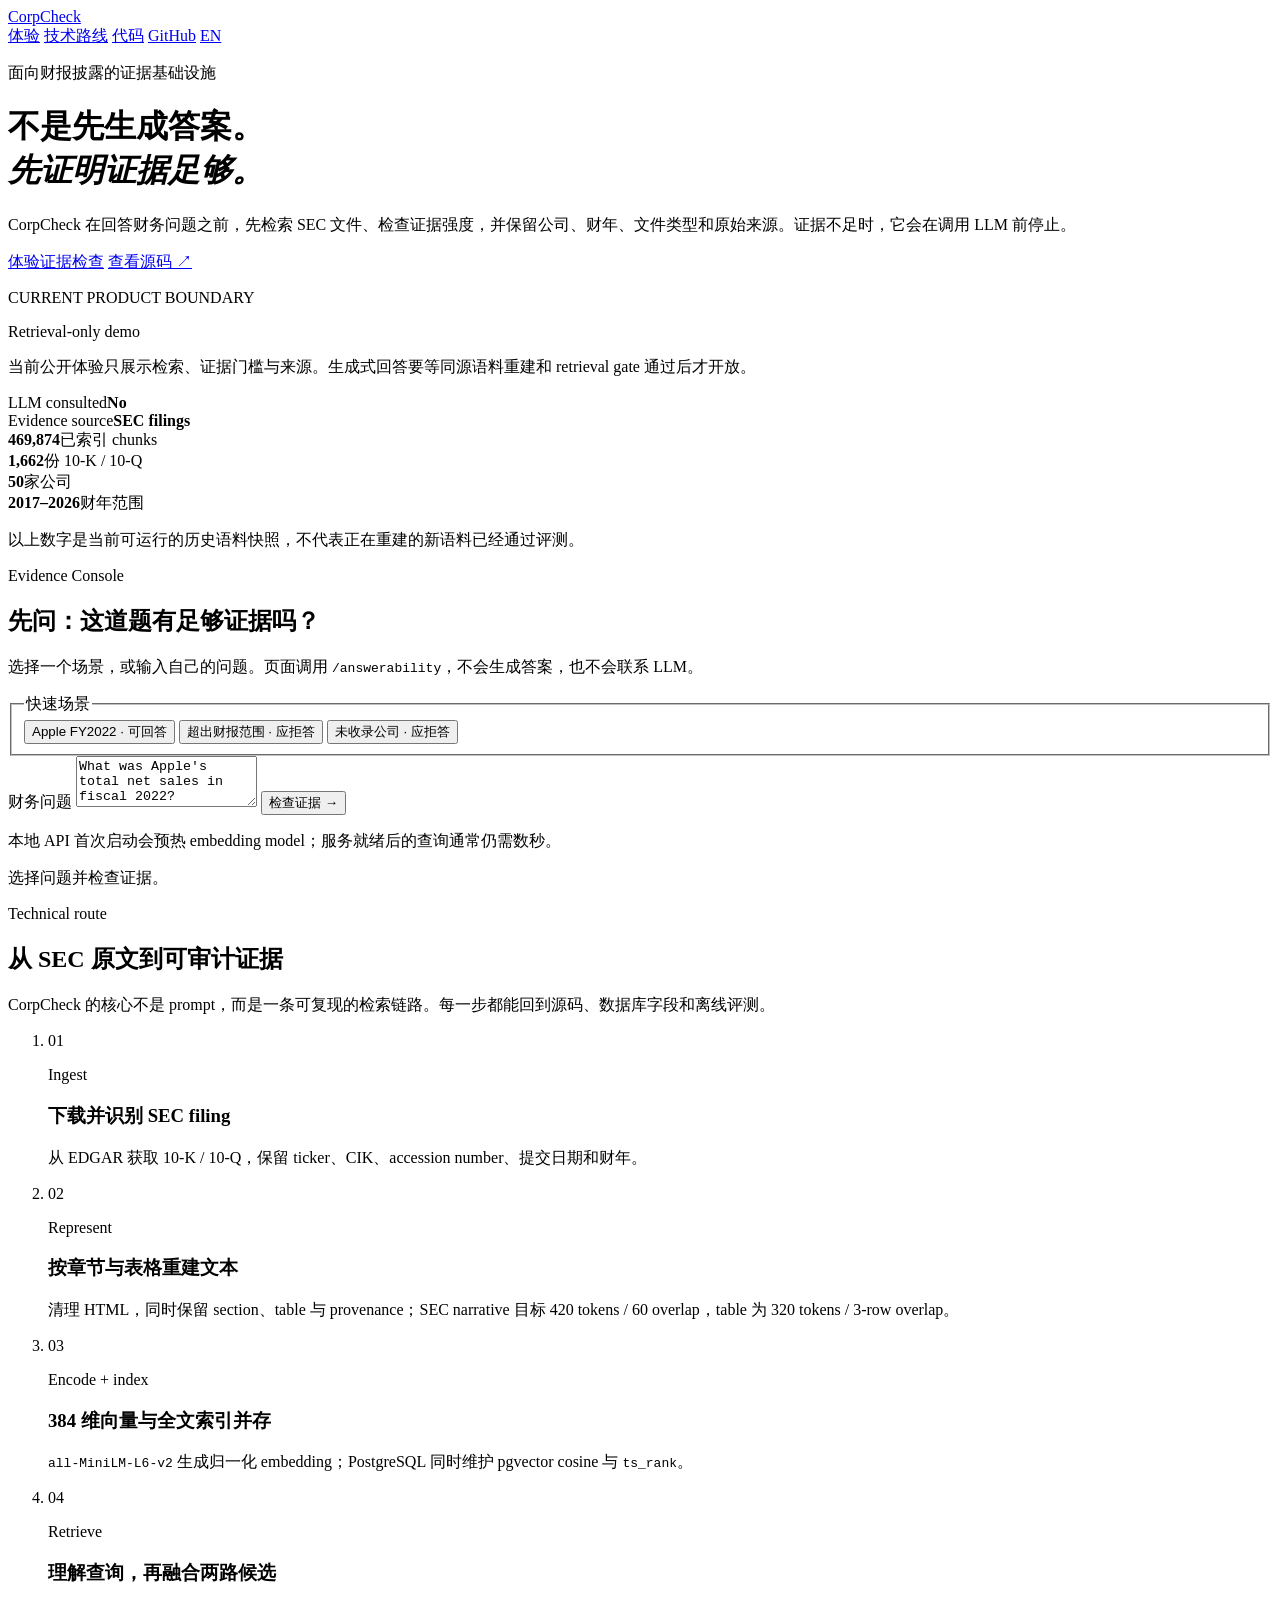
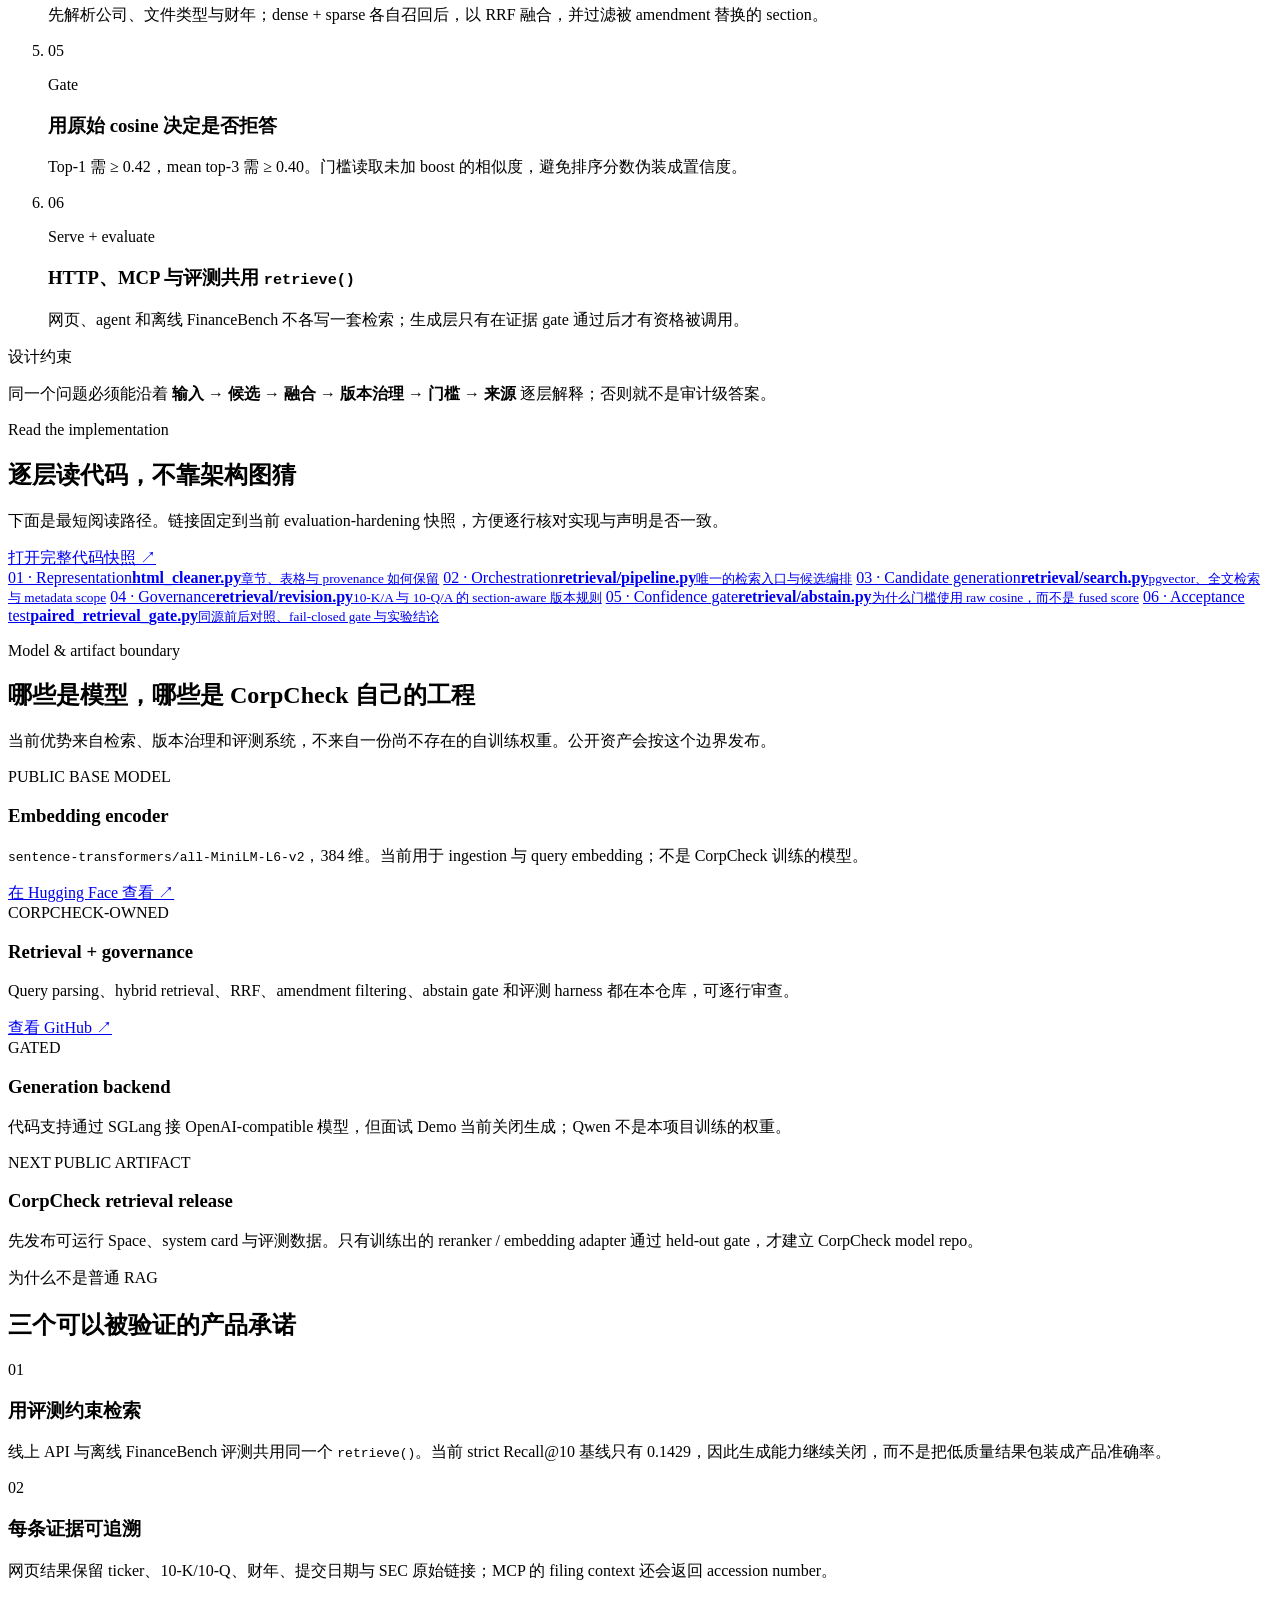
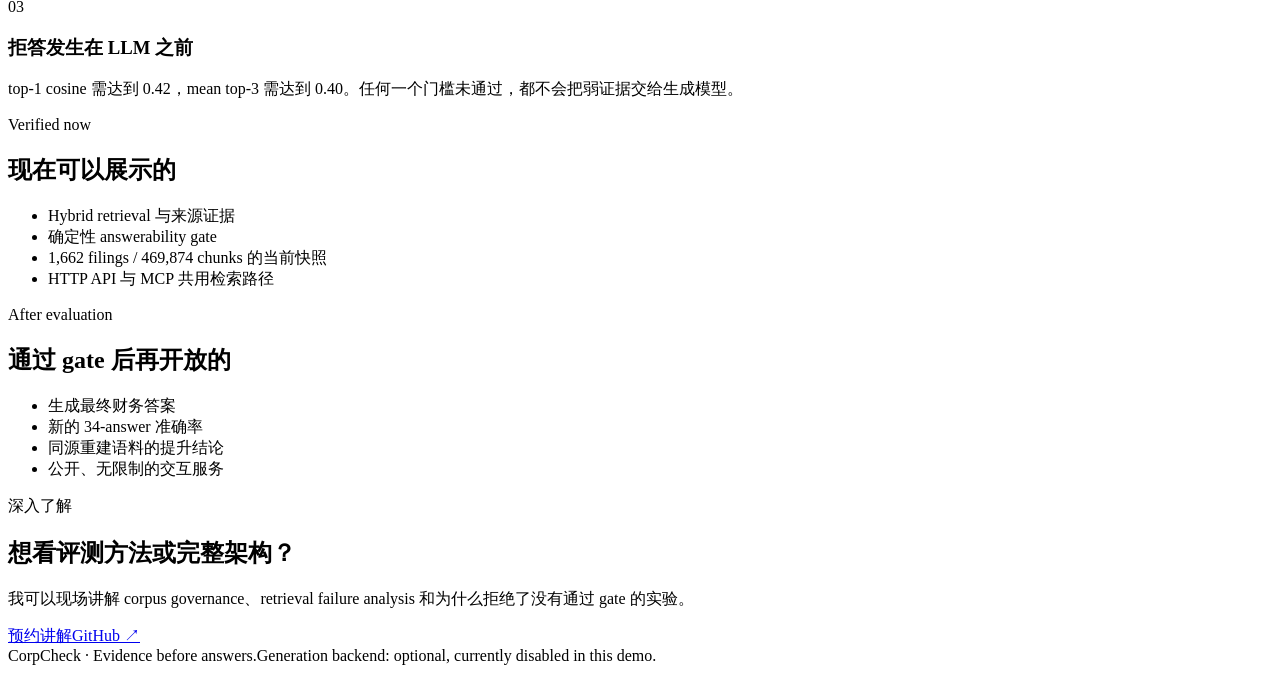
==== commit 7777dd37: "Document evidence-first portfolio release" ====
--- a/landing/index.html
+++ b/landing/index.html
@@ -25,7 +25,8 @@
       <a class="brand" href="/">Corp<span>Check</span></a>
       <div class="nav-links">
         <a href="#demo-console">体验</a>
-        <a href="#how">方法</a>
+        <a href="#architecture">技术路线</a>
+        <a href="#code-map">代码</a>
         <a href="https://github.com/cassieliang6709/corpcheck" target="_blank" rel="noopener">GitHub</a>
         <a class="lang" href="/en/" lang="en" hreflang="en">EN</a>
       </div>
@@ -56,7 +57,7 @@
         <div class="stat"><b>469,874</b><span>已索引 chunks</span></div>
         <div class="stat"><b>1,662</b><span>份 10-K / 10-Q</span></div>
         <div class="stat"><b>50</b><span>家公司</span></div>
-        <div class="stat"><b>2018–2025</b><span>财年范围</span></div>
+        <div class="stat"><b>2017–2026</b><span>财年范围</span></div>
       </div>
       <p class="wrap snapshot-note">以上数字是当前可运行的历史语料快照，不代表正在重建的新语料已经通过评测。</p>
     </header>
@@ -99,6 +100,76 @@
       </div>
     </section>
 
+    <section id="architecture" class="architecture-section">
+      <div class="wrap">
+        <p class="eyebrow">Technical route</p>
+        <h2>从 SEC 原文到可审计证据</h2>
+        <p class="section-intro">CorpCheck 的核心不是 prompt，而是一条可复现的检索链路。每一步都能回到源码、数据库字段和离线评测。</p>
+
+        <ol class="pipeline" aria-label="CorpCheck 技术路线">
+          <li class="pipeline-step">
+            <span class="step-number">01</span>
+            <div><p class="step-kicker">Ingest</p><h3>下载并识别 SEC filing</h3><p>从 EDGAR 获取 10-K / 10-Q，保留 ticker、CIK、accession number、提交日期和财年。</p></div>
+          </li>
+          <li class="pipeline-step">
+            <span class="step-number">02</span>
+            <div><p class="step-kicker">Represent</p><h3>按章节与表格重建文本</h3><p>清理 HTML，同时保留 section、table 与 provenance；SEC narrative 目标 420 tokens / 60 overlap，table 为 320 tokens / 3-row overlap。</p></div>
+          </li>
+          <li class="pipeline-step">
+            <span class="step-number">03</span>
+            <div><p class="step-kicker">Encode + index</p><h3>384 维向量与全文索引并存</h3><p><code>all-MiniLM-L6-v2</code> 生成归一化 embedding；PostgreSQL 同时维护 pgvector cosine 与 <code>ts_rank</code>。</p></div>
+          </li>
+          <li class="pipeline-step">
+            <span class="step-number">04</span>
+            <div><p class="step-kicker">Retrieve</p><h3>理解查询，再融合两路候选</h3><p>先解析公司、文件类型与财年；dense + sparse 各自召回后，以 RRF 融合，并过滤被 amendment 替换的 section。</p></div>
+          </li>
+          <li class="pipeline-step">
+            <span class="step-number">05</span>
+            <div><p class="step-kicker">Gate</p><h3>用原始 cosine 决定是否拒答</h3><p>Top-1 需 ≥ 0.42，mean top-3 需 ≥ 0.40。门槛读取未加 boost 的相似度，避免排序分数伪装成置信度。</p></div>
+          </li>
+          <li class="pipeline-step">
+            <span class="step-number">06</span>
+            <div><p class="step-kicker">Serve + evaluate</p><h3>HTTP、MCP 与评测共用 <code>retrieve()</code></h3><p>网页、agent 和离线 FinanceBench 不各写一套检索；生成层只有在证据 gate 通过后才有资格被调用。</p></div>
+          </li>
+        </ol>
+
+        <div class="route-note"><span>设计约束</span><p>同一个问题必须能沿着 <strong>输入 → 候选 → 融合 → 版本治理 → 门槛 → 来源</strong> 逐层解释；否则就不是审计级答案。</p></div>
+      </div>
+    </section>
+
+    <section id="code-map" class="code-section">
+      <div class="wrap code-layout">
+        <div class="code-intro">
+          <p class="eyebrow">Read the implementation</p>
+          <h2>逐层读代码，不靠架构图猜</h2>
+          <p>下面是最短阅读路径。链接固定到当前 evaluation-hardening 快照，方便逐行核对实现与声明是否一致。</p>
+          <a class="text-link" href="https://github.com/cassieliang6709/corpcheck/tree/472241f48232ea758a52d676613d27bbb44a1fc5" target="_blank" rel="noopener">打开完整代码快照 ↗</a>
+        </div>
+        <div class="code-list">
+          <a class="code-row" href="https://github.com/cassieliang6709/corpcheck/blob/472241f48232ea758a52d676613d27bbb44a1fc5/src/corpcheck/ingestion/processors/html_cleaner.py" target="_blank" rel="noopener"><span>01 · Representation</span><strong>html_cleaner.py</strong><small>章节、表格与 provenance 如何保留</small></a>
+          <a class="code-row" href="https://github.com/cassieliang6709/corpcheck/blob/472241f48232ea758a52d676613d27bbb44a1fc5/src/corpcheck/retrieval/pipeline.py#L51" target="_blank" rel="noopener"><span>02 · Orchestration</span><strong>retrieval/pipeline.py</strong><small>唯一的检索入口与候选编排</small></a>
+          <a class="code-row" href="https://github.com/cassieliang6709/corpcheck/blob/472241f48232ea758a52d676613d27bbb44a1fc5/src/corpcheck/retrieval/search.py" target="_blank" rel="noopener"><span>03 · Candidate generation</span><strong>retrieval/search.py</strong><small>pgvector、全文检索与 metadata scope</small></a>
+          <a class="code-row" href="https://github.com/cassieliang6709/corpcheck/blob/472241f48232ea758a52d676613d27bbb44a1fc5/src/corpcheck/retrieval/revision.py" target="_blank" rel="noopener"><span>04 · Governance</span><strong>retrieval/revision.py</strong><small>10-K/A 与 10-Q/A 的 section-aware 版本规则</small></a>
+          <a class="code-row" href="https://github.com/cassieliang6709/corpcheck/blob/472241f48232ea758a52d676613d27bbb44a1fc5/src/corpcheck/retrieval/abstain.py#L172" target="_blank" rel="noopener"><span>05 · Confidence gate</span><strong>retrieval/abstain.py</strong><small>为什么门槛使用 raw cosine，而不是 fused score</small></a>
+          <a class="code-row" href="https://github.com/cassieliang6709/corpcheck/blob/472241f48232ea758a52d676613d27bbb44a1fc5/evaluation/paired_retrieval_gate.py#L374" target="_blank" rel="noopener"><span>06 · Acceptance test</span><strong>paired_retrieval_gate.py</strong><small>同源前后对照、fail-closed gate 与实验结论</small></a>
+        </div>
+      </div>
+    </section>
+
+    <section id="model-stack" class="model-section">
+      <div class="wrap">
+        <p class="eyebrow">Model &amp; artifact boundary</p>
+        <h2>哪些是模型，哪些是 CorpCheck 自己的工程</h2>
+        <p class="section-intro">当前优势来自检索、版本治理和评测系统，不来自一份尚不存在的自训练权重。公开资产会按这个边界发布。</p>
+        <div class="model-grid">
+          <article class="model-card"><span class="status live">PUBLIC BASE MODEL</span><h3>Embedding encoder</h3><p><code>sentence-transformers/all-MiniLM-L6-v2</code>，384 维。当前用于 ingestion 与 query embedding；不是 CorpCheck 训练的模型。</p><a class="text-link" href="https://huggingface.co/sentence-transformers/all-MiniLM-L6-v2" target="_blank" rel="noopener">在 Hugging Face 查看 ↗</a></article>
+          <article class="model-card"><span class="status owned">CORPCHECK-OWNED</span><h3>Retrieval + governance</h3><p>Query parsing、hybrid retrieval、RRF、amendment filtering、abstain gate 和评测 harness 都在本仓库，可逐行审查。</p><a class="text-link" href="https://github.com/cassieliang6709/corpcheck" target="_blank" rel="noopener">查看 GitHub ↗</a></article>
+          <article class="model-card"><span class="status gated">GATED</span><h3>Generation backend</h3><p>代码支持通过 SGLang 接 OpenAI-compatible 模型，但面试 Demo 当前关闭生成；Qwen 不是本项目训练的权重。</p></article>
+          <article class="model-card"><span class="status next">NEXT PUBLIC ARTIFACT</span><h3>CorpCheck retrieval release</h3><p>先发布可运行 Space、system card 与评测数据。只有训练出的 reranker / embedding adapter 通过 held-out gate，才建立 CorpCheck model repo。</p></article>
+        </div>
+      </div>
+    </section>
+
     <section id="how">
       <div class="wrap">
         <p class="eyebrow">为什么不是普通 RAG</p>
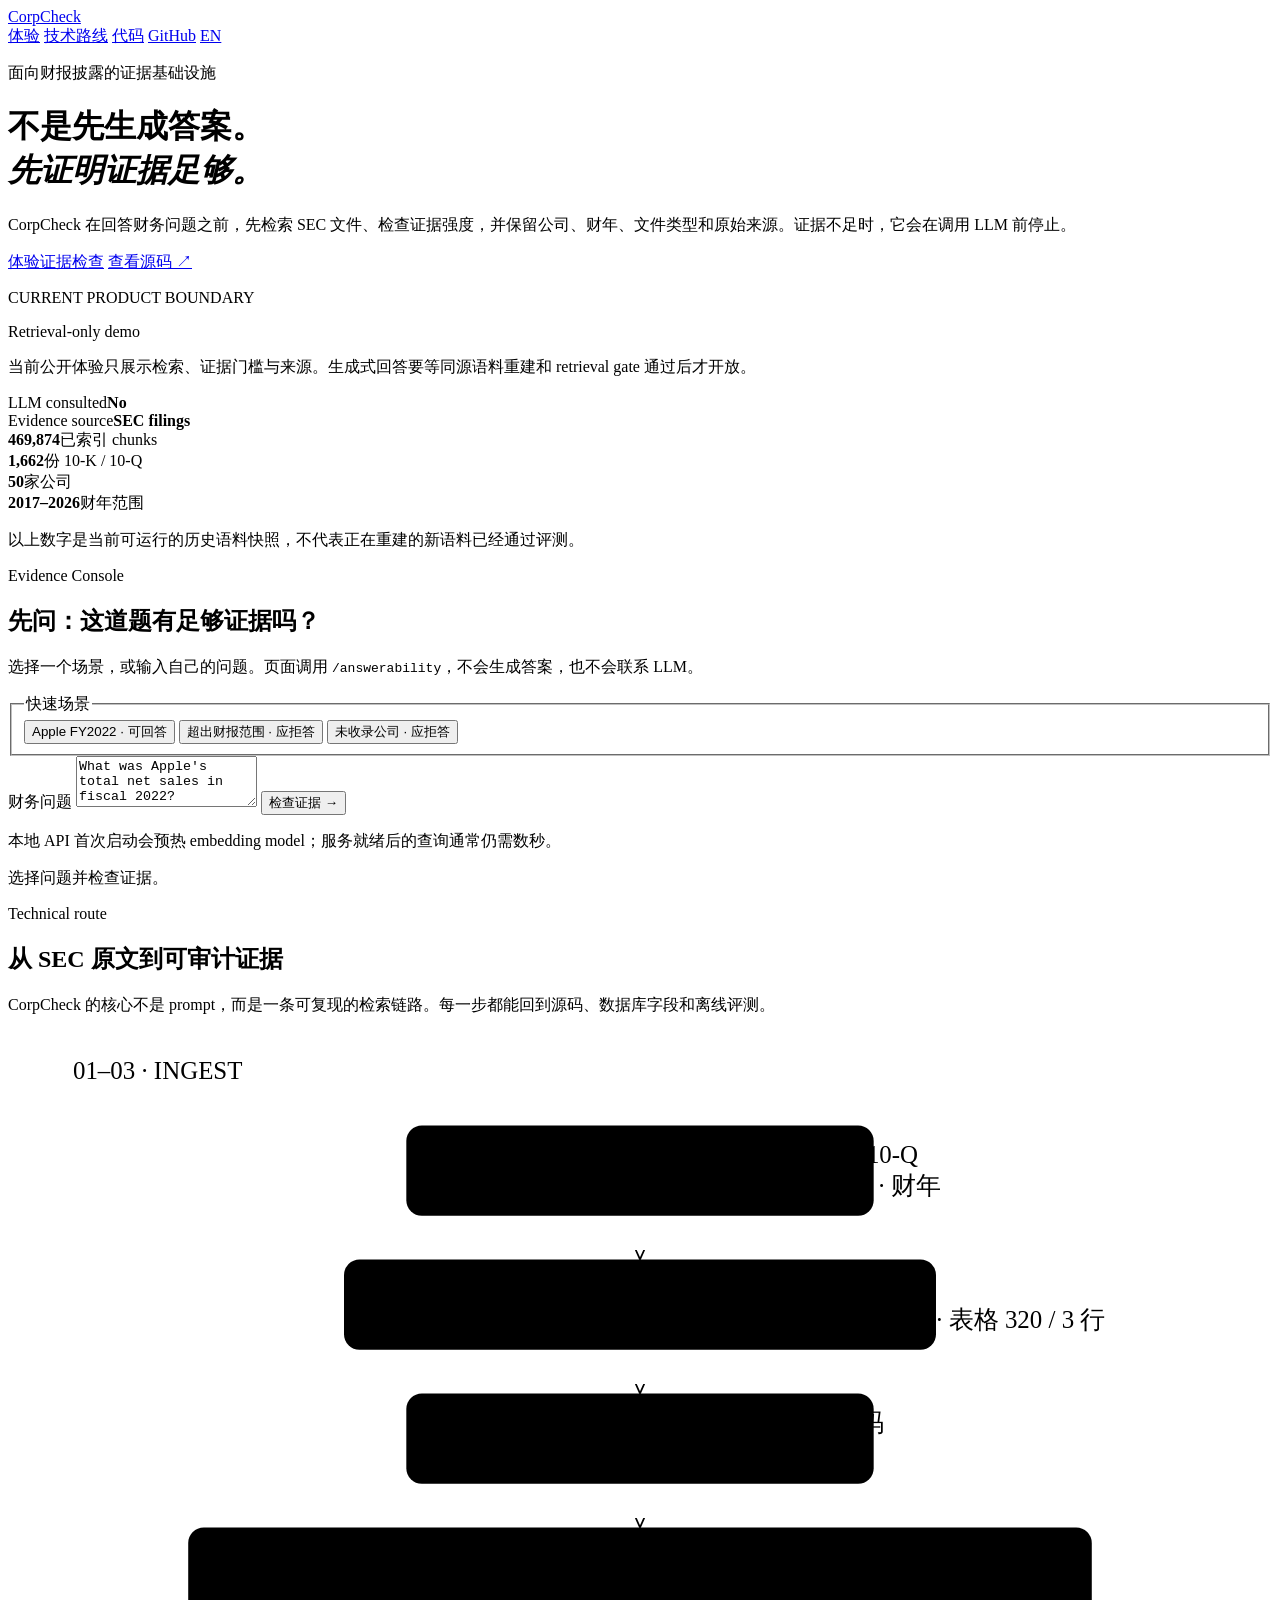
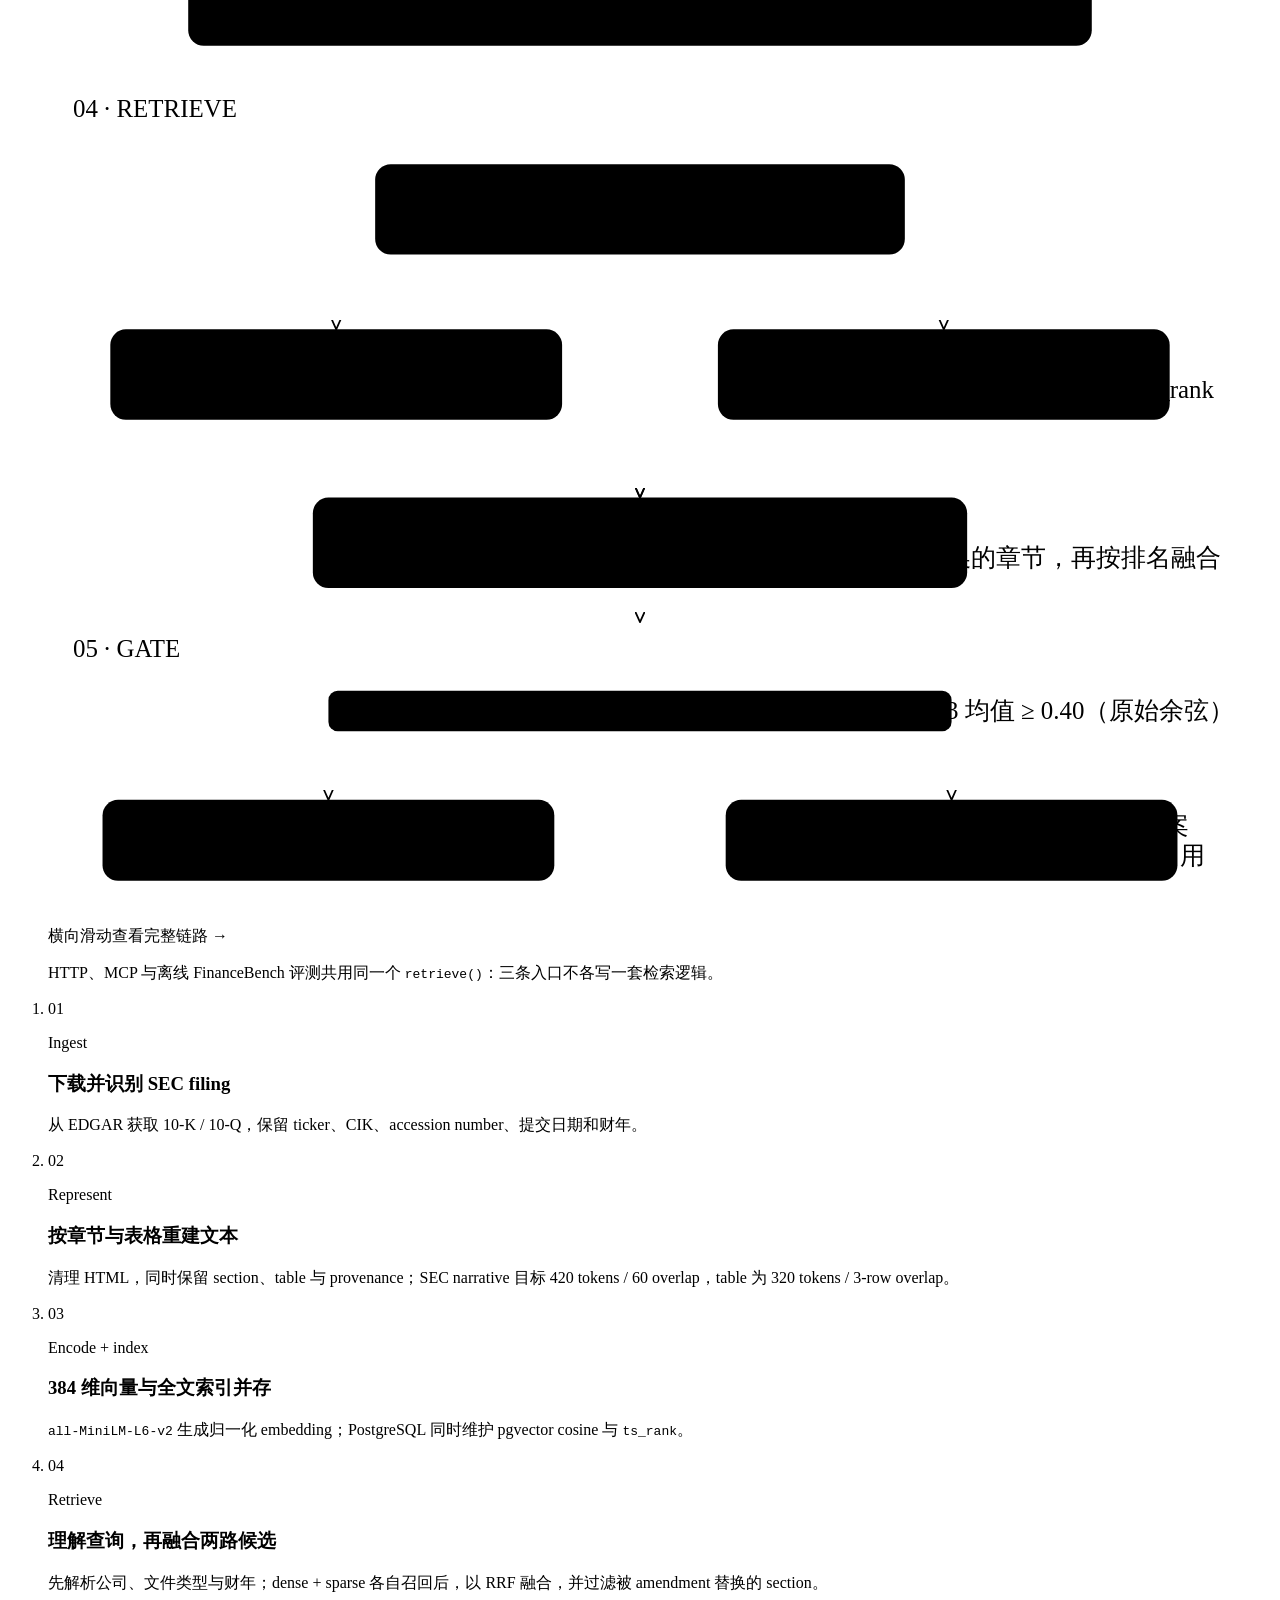
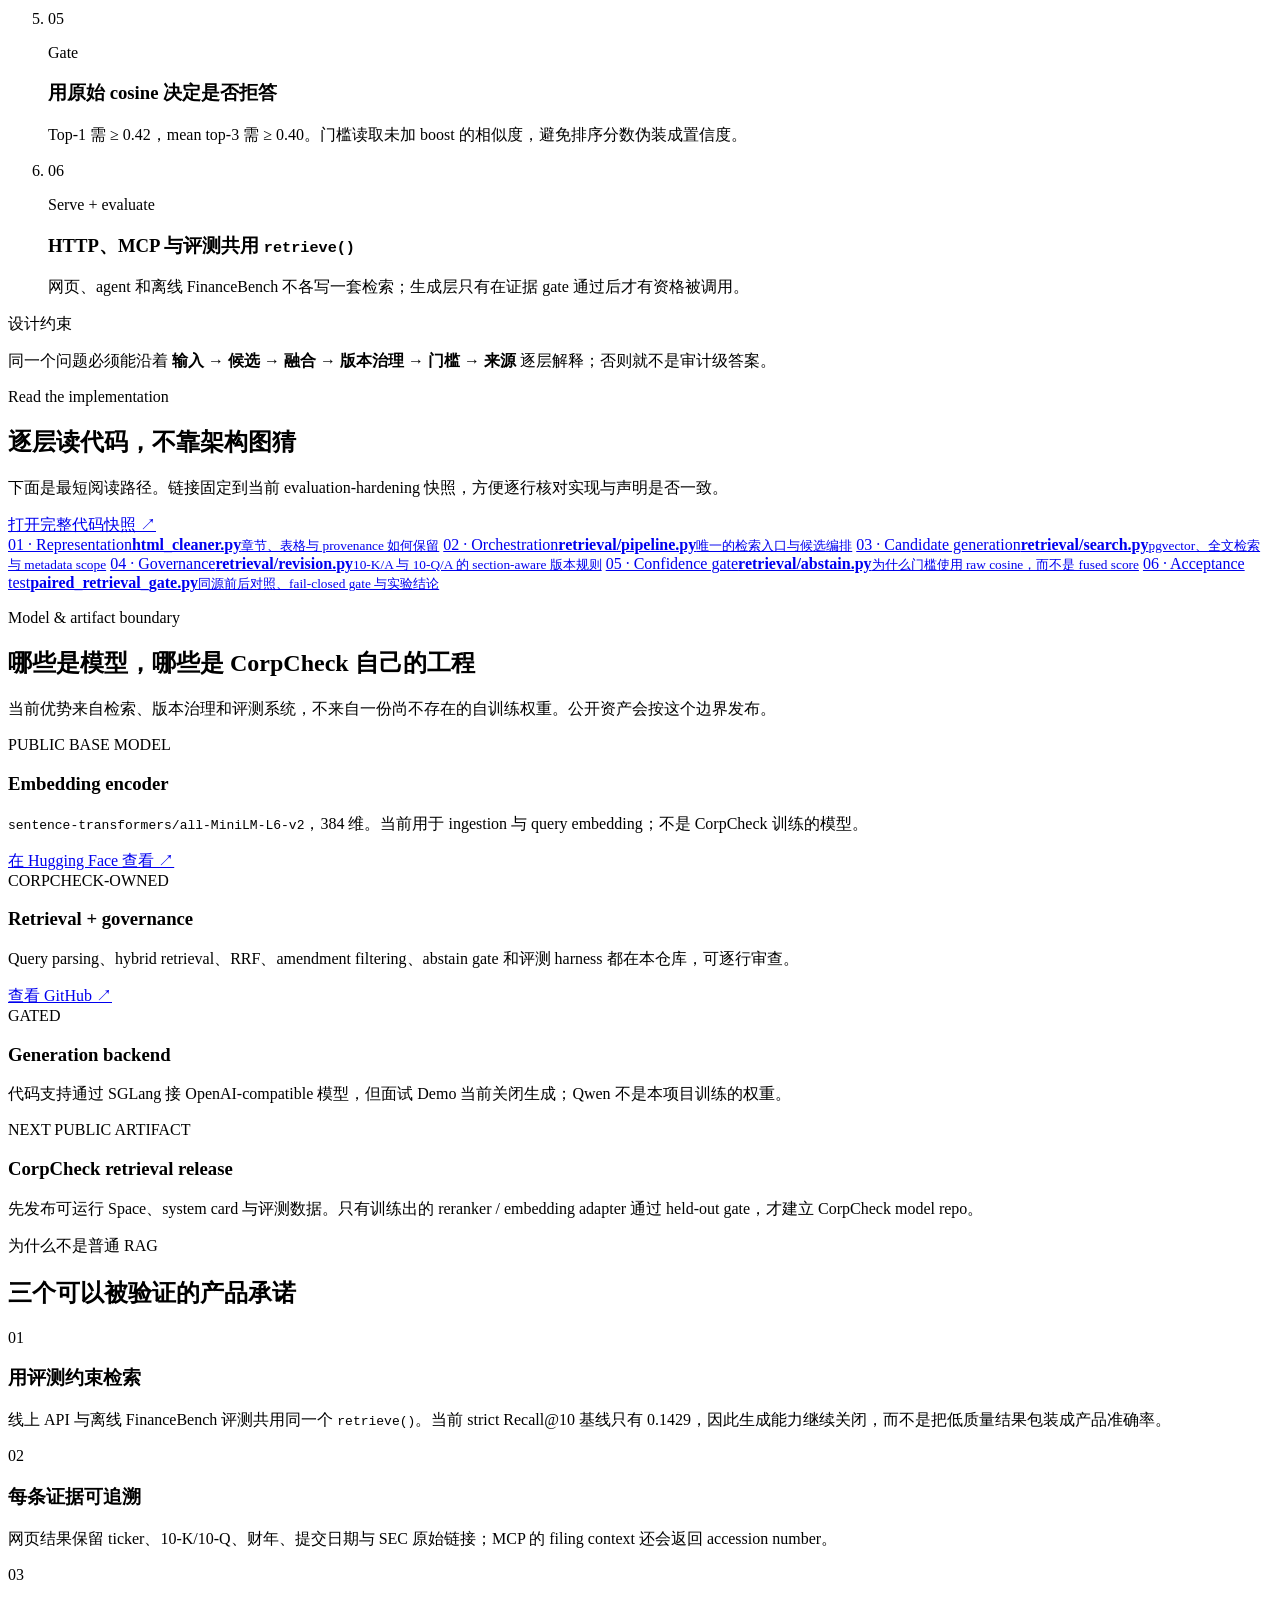
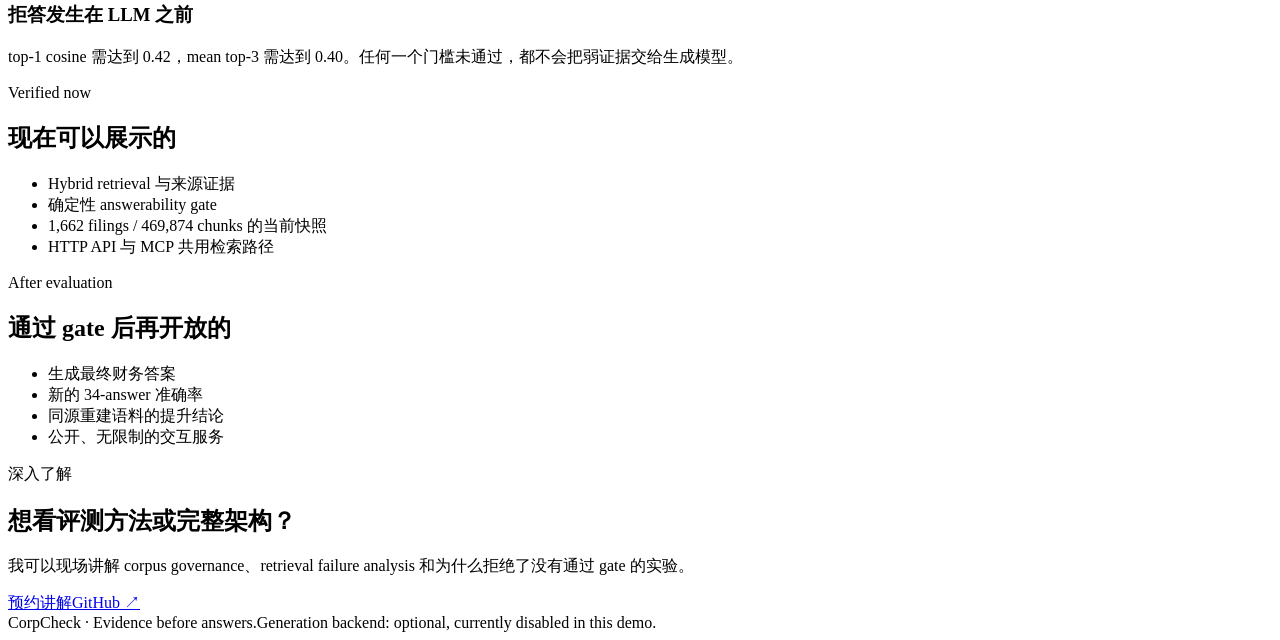
==== commit 19b36931: "Diagram the retrieval pipeline on both landing pages The technical-route section listed six steps in" ====
--- a/landing/index.html
+++ b/landing/index.html
@@ -106,6 +106,113 @@
         <h2>从 SEC 原文到可审计证据</h2>
         <p class="section-intro">CorpCheck 的核心不是 prompt，而是一条可复现的检索链路。每一步都能回到源码、数据库字段和离线评测。</p>
 
+        <figure class="arch-figure">
+          <div class="arch-scroll" tabindex="0" role="group" aria-label="Architecture diagram, horizontally scrollable"><svg class="arch-svg" viewBox="0 0 760 946" role="img" aria-labelledby="archTitle archDesc" xmlns="http://www.w3.org/2000/svg">
+            <title id="archTitle">CorpCheck 检索链路</title>
+            <desc id="archDesc">从 EDGAR 原文到证据门槛的数据流：摄取与分块后写入 PostgreSQL，同表维护 pgvector 向量与 tsvector 全文索引；查询解析后分为稠密与稀疏两路召回，先剔除被修正案替换的版本再用 RRF 融合排名，最后由原始余弦门槛决定拒答或调用 LLM 生成带来源的答案。</desc>
+            <defs>
+              <marker id="ccArrow" viewBox="0 0 10 10" refX="9" refY="5" markerWidth="7" markerHeight="7" orient="auto-start-reverse">
+                <path d="M0,1 L9,5 L0,9" fill="none" stroke="currentColor" stroke-width="1.6" stroke-linecap="round" stroke-linejoin="round"/>
+              </marker>
+            </defs>
+
+            <g class="arch-band">
+              <text x="16" y="30">01–03 · INGEST</text>
+              <line x1="16" y1="42" x2="744" y2="42"/>
+            </g>
+
+            <g class="arch-node">
+              <rect x="230" y="60" width="300" height="58" rx="10"/>
+              <text class="n-title" x="380" y="84">SEC EDGAR · 10-K / 10-Q</text>
+              <text class="n-sub" x="380" y="104">ticker · CIK · accession · 财年</text>
+            </g>
+            <line class="arch-flow" x1="380" y1="118" x2="380" y2="146" marker-end="url(#ccArrow)"/>
+
+            <g class="arch-node">
+              <rect x="190" y="146" width="380" height="58" rx="10"/>
+              <text class="n-title" x="380" y="170">清洗 → 章节感知分块</text>
+              <text class="n-sub" x="380" y="190">正文 420 tokens / 60 overlap · 表格 320 / 3 行</text>
+            </g>
+            <line class="arch-flow" x1="380" y1="204" x2="380" y2="232" marker-end="url(#ccArrow)"/>
+
+            <g class="arch-node">
+              <rect x="230" y="232" width="300" height="58" rx="10"/>
+              <text class="n-title" x="380" y="256">all-MiniLM-L6-v2 编码</text>
+              <text class="n-sub" x="380" y="276">384 维，归一化</text>
+            </g>
+            <line class="arch-flow" x1="380" y1="290" x2="380" y2="318" marker-end="url(#ccArrow)"/>
+
+            <g class="arch-node arch-store">
+              <rect x="90" y="318" width="580" height="76" rx="10"/>
+              <line x1="380" y1="330" x2="380" y2="382"/>
+              <text class="n-title" x="380" y="340">PostgreSQL · 同表存储</text>
+              <text class="n-arm-a" x="235" y="366">pgvector · cosine</text>
+              <text class="n-arm-b" x="525" y="366">tsvector · ts_rank</text>
+            </g>
+
+            <g class="arch-band">
+              <text x="16" y="440">04 · RETRIEVE</text>
+              <line x1="16" y1="452" x2="744" y2="452"/>
+            </g>
+
+            <g class="arch-node">
+              <rect x="210" y="470" width="340" height="58" rx="10"/>
+              <text class="n-title" x="380" y="494">查询解析 · 元数据范围</text>
+              <text class="n-sub" x="380" y="514">公司 · 表单类型 · 财年</text>
+            </g>
+
+            <path class="arch-flow" d="M380 528 V548 H185 V576" fill="none" marker-end="url(#ccArrow)"/>
+            <path class="arch-flow" d="M380 528 V548 H575 V576" fill="none" marker-end="url(#ccArrow)"/>
+
+            <g class="arch-node is-arm-a">
+              <rect x="40" y="576" width="290" height="58" rx="10"/>
+              <text class="n-title" x="185" y="600">稠密召回</text>
+              <text class="n-sub" x="185" y="620">pgvector 余弦相似度</text>
+            </g>
+            <g class="arch-node is-arm-b">
+              <rect x="430" y="576" width="290" height="58" rx="10"/>
+              <text class="n-title" x="575" y="600">稀疏召回</text>
+              <text class="n-sub" x="575" y="620">Postgres 全文检索 ts_rank</text>
+            </g>
+
+            <path class="arch-flow" d="M185 634 V658 H380 V684" fill="none" marker-end="url(#ccArrow)"/>
+            <path class="arch-flow" d="M575 634 V658 H380 V684" fill="none" marker-end="url(#ccArrow)"/>
+
+            <g class="arch-node">
+              <rect x="170" y="684" width="420" height="58" rx="10"/>
+              <text class="n-title" x="380" y="708">版本治理 → RRF 融合</text>
+              <text class="n-sub" x="380" y="728">先剔除被 10-K/A · 10-Q/A 替换的章节，再按排名融合</text>
+            </g>
+            <line class="arch-flow" x1="380" y1="742" x2="380" y2="764" marker-end="url(#ccArrow)"/>
+
+            <g class="arch-band">
+              <text x="16" y="786">05 · GATE</text>
+              <line x1="16" y1="796" x2="744" y2="796"/>
+            </g>
+
+            <g class="arch-node is-gate">
+              <rect x="180" y="808" width="400" height="26" rx="6"/>
+              <text class="n-gate" x="380" y="826">证据门槛：top-1 ≥ 0.42 · top-3 均值 ≥ 0.40（原始余弦）</text>
+            </g>
+
+            <path class="arch-flow is-bad" d="M380 834 V856 H180 V878" fill="none" marker-end="url(#ccArrow)"/>
+            <path class="arch-flow is-good" d="M380 834 V856 H580 V878" fill="none" marker-end="url(#ccArrow)"/>
+
+            <g class="arch-node is-bad">
+              <rect x="35" y="878" width="290" height="52" rx="10"/>
+              <text class="n-title" x="180" y="900">证据不足 → 拒答</text>
+              <text class="n-sub" x="180" y="919">不调用 LLM</text>
+            </g>
+            <g class="arch-node is-good">
+              <rect x="435" y="878" width="290" height="52" rx="10"/>
+              <text class="n-title" x="580" y="900">证据充分 → 生成答案</text>
+              <text class="n-sub" x="580" y="919">附 accession + 章节引用</text>
+            </g>
+          </svg>
+          </div>
+          <p class="arch-hint" aria-hidden="true">横向滑动查看完整链路 →</p>
+          <figcaption>HTTP、MCP 与离线 FinanceBench 评测共用同一个 <code>retrieve()</code>：三条入口不各写一套检索逻辑。</figcaption>
+        </figure>
         <ol class="pipeline" aria-label="CorpCheck 技术路线">
           <li class="pipeline-step">
             <span class="step-number">01</span>
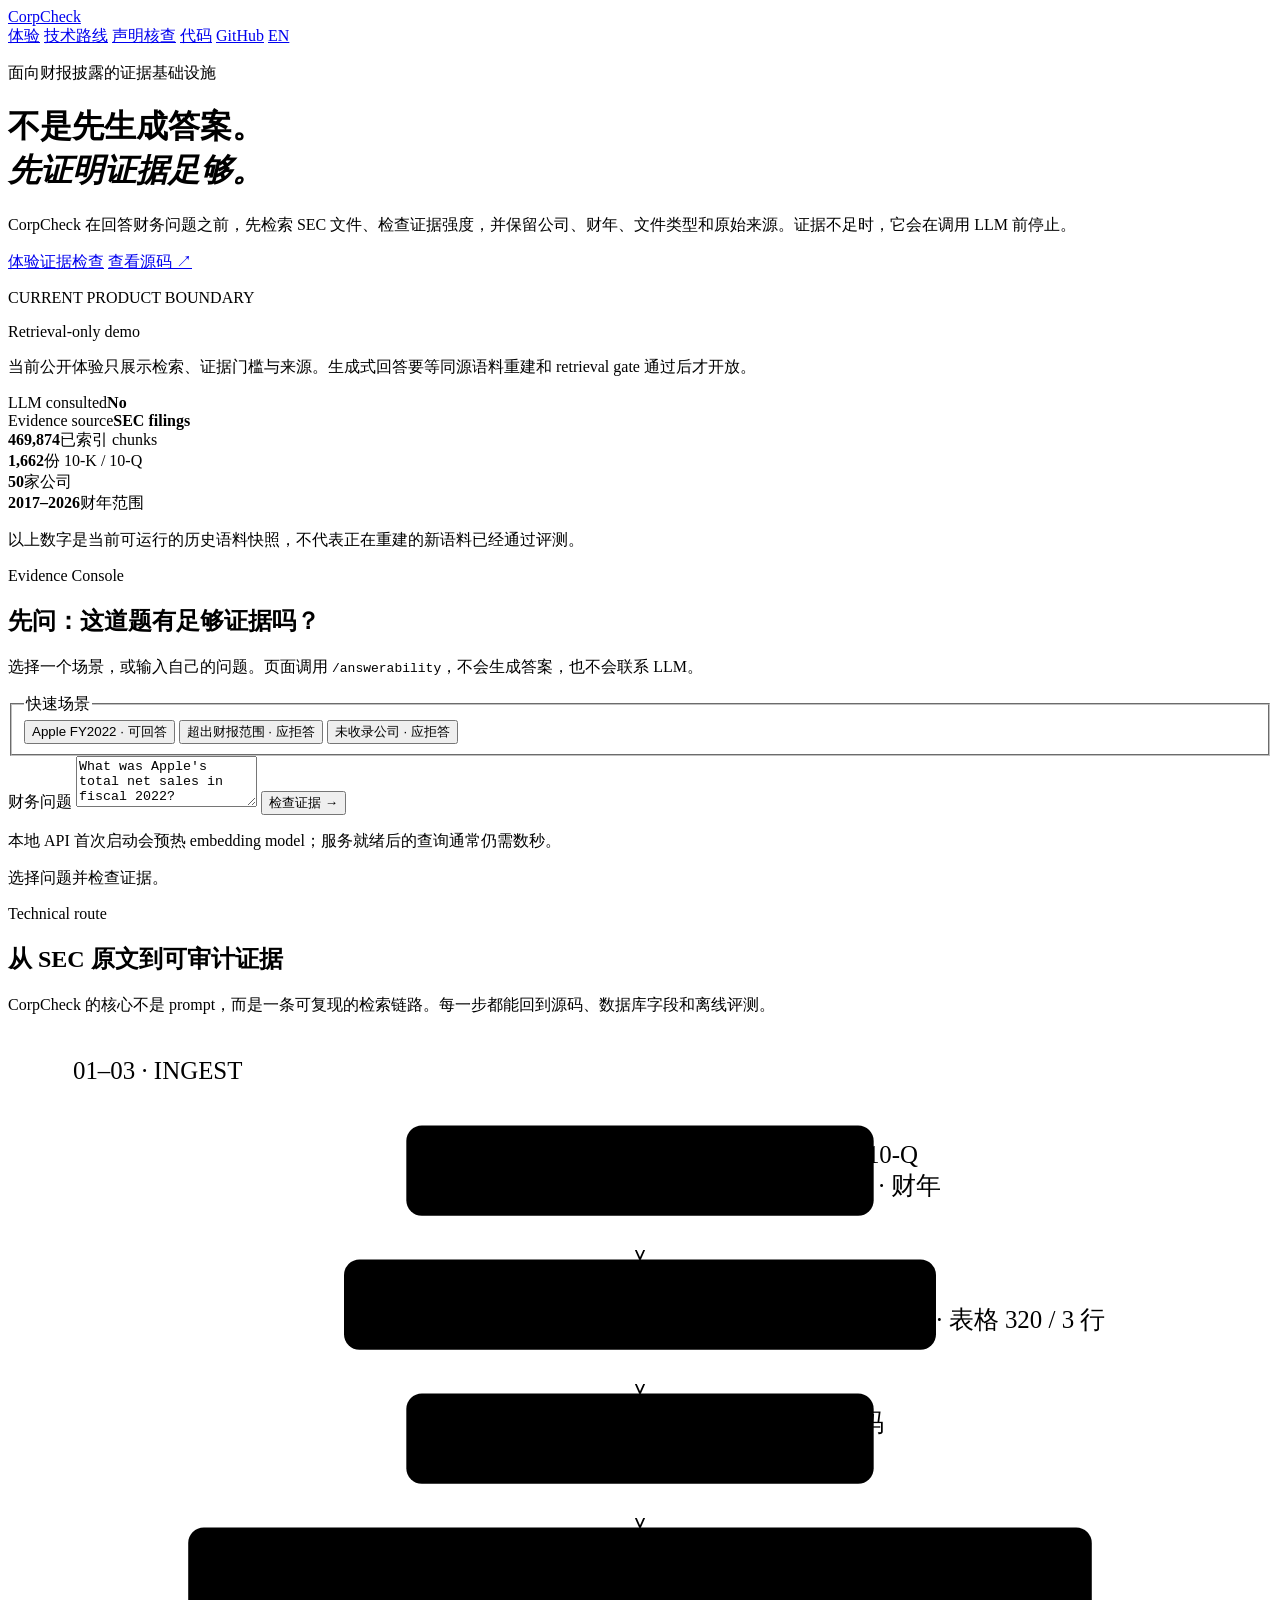
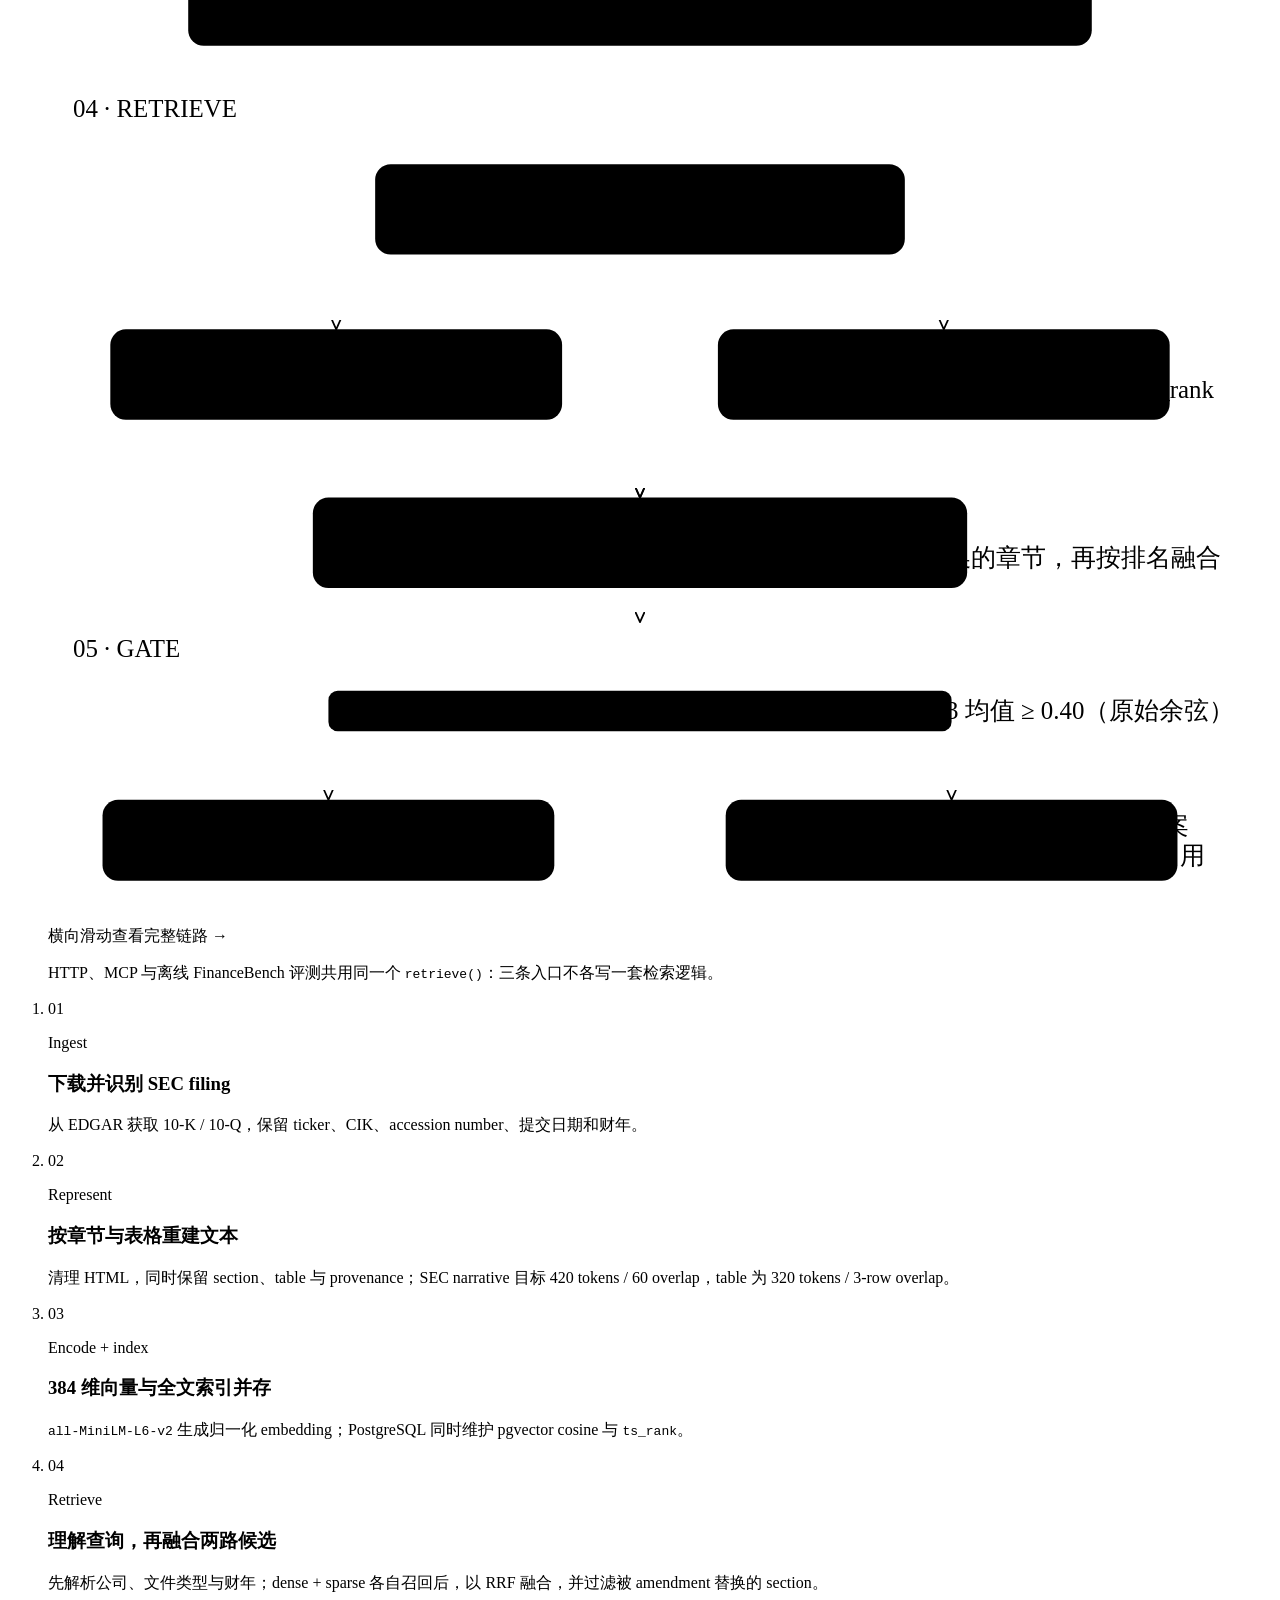
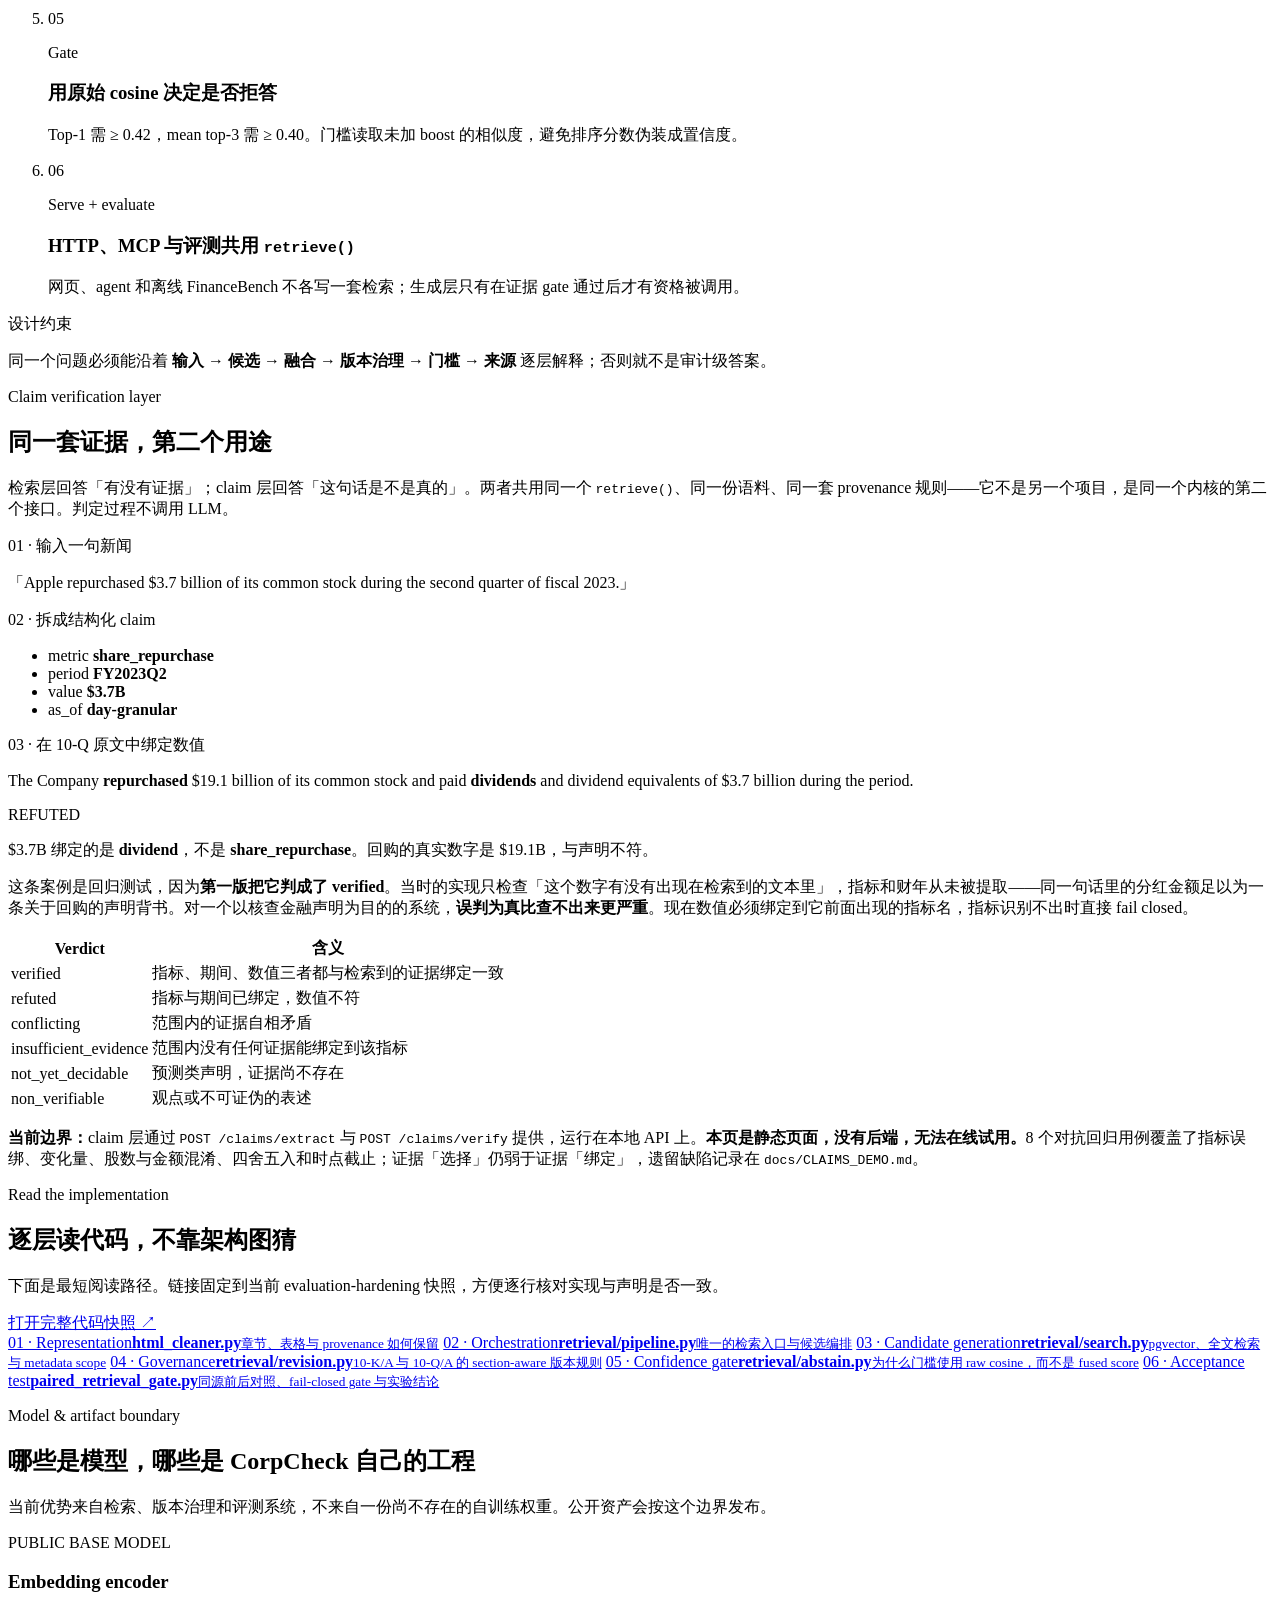
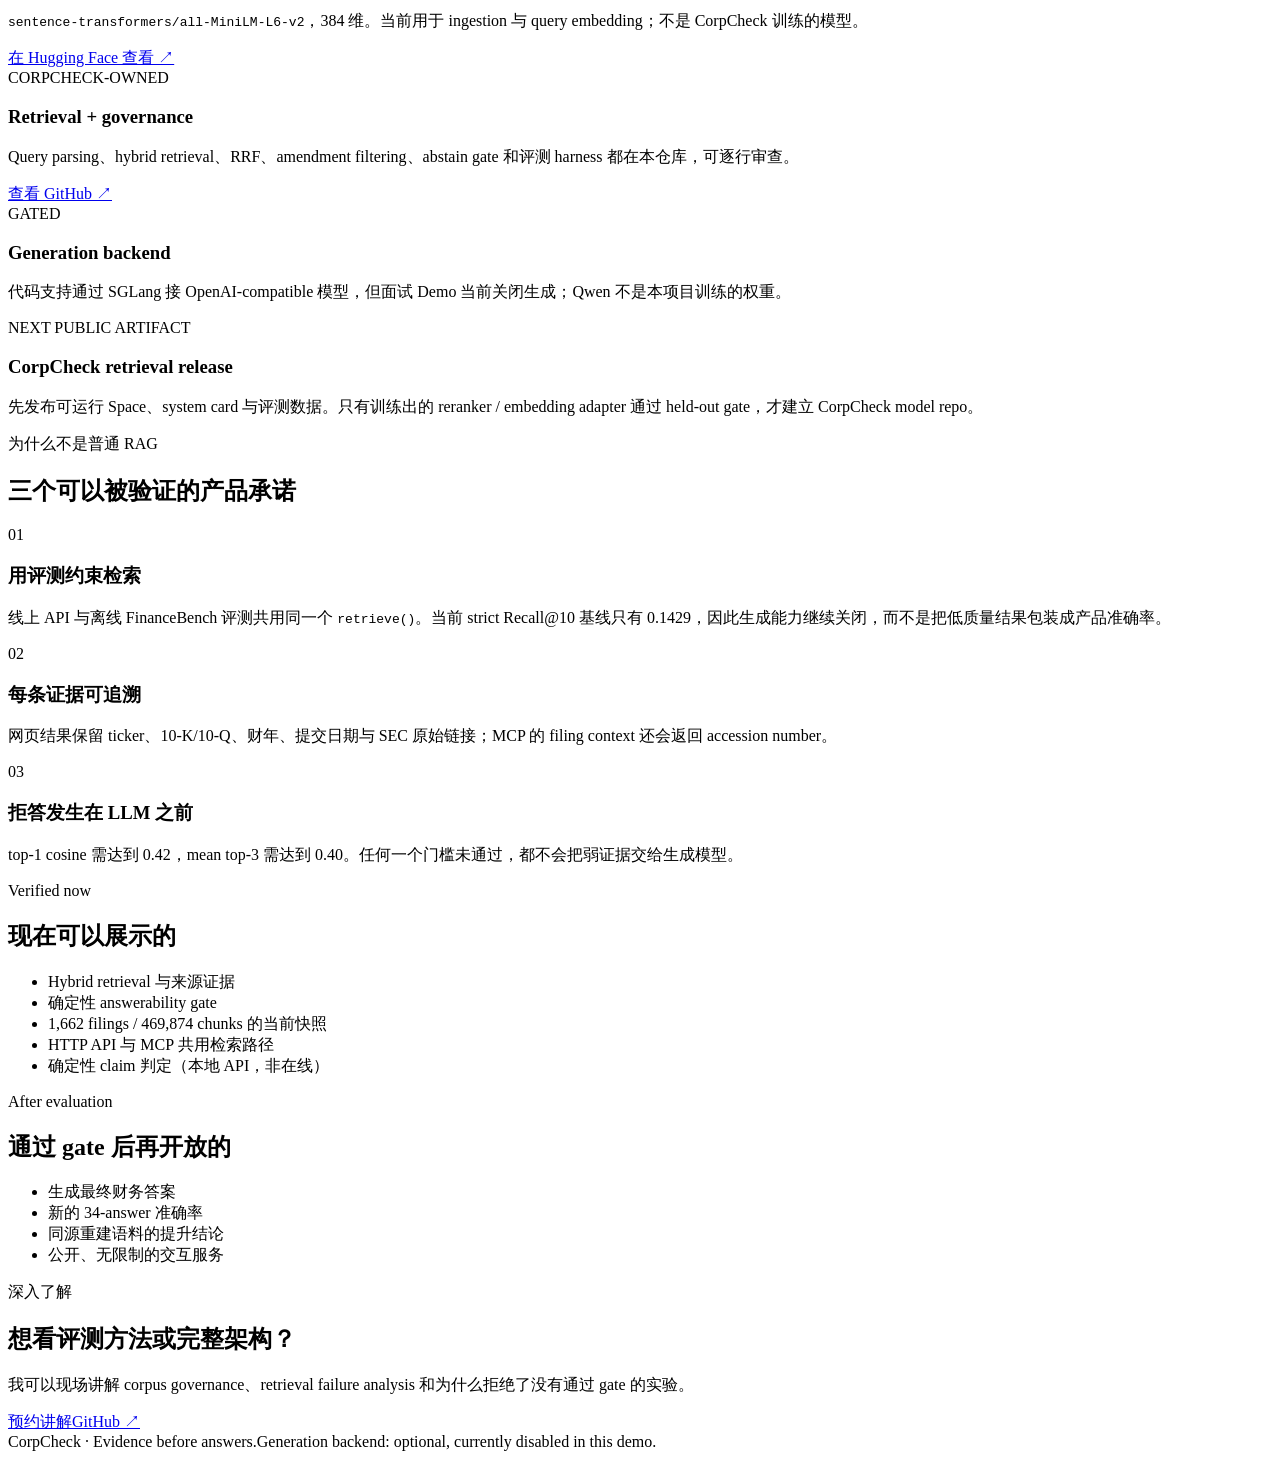
==== commit 6eb3d9c8: "Show the claim layer as a second interface, not a second product Both locales gain one section built" ====
--- a/landing/index.html
+++ b/landing/index.html
@@ -26,6 +26,7 @@
       <div class="nav-links">
         <a href="#demo-console">体验</a>
         <a href="#architecture">技术路线</a>
+        <a href="#claims">声明核查</a>
         <a href="#code-map">代码</a>
         <a href="https://github.com/cassieliang6709/corpcheck" target="_blank" rel="noopener">GitHub</a>
         <a class="lang" href="/en/" lang="en" hreflang="en">EN</a>
@@ -244,6 +245,56 @@
       </div>
     </section>
 
+    <section id="claims" class="claim-section">
+      <div class="wrap">
+        <p class="eyebrow">Claim verification layer</p>
+        <h2>同一套证据，第二个用途</h2>
+        <p class="section-intro">检索层回答「有没有证据」；claim 层回答「这句话是不是真的」。两者共用同一个 <code>retrieve()</code>、同一份语料、同一套 provenance 规则——它不是另一个项目，是同一个内核的第二个接口。判定过程不调用 LLM。</p>
+
+        <div class="claim-trace">
+          <div class="trace-step">
+            <p class="trace-label">01 · 输入一句新闻</p>
+            <p class="trace-body">「Apple <span class="num-claimed">repurchased $3.7 billion</span> of its common stock during the second quarter of fiscal 2023.」</p>
+          </div>
+          <div class="trace-step">
+            <p class="trace-label">02 · 拆成结构化 claim</p>
+            <ul class="trace-fields">
+              <li>metric <b>share_repurchase</b></li>
+              <li>period <b>FY2023Q2</b></li>
+              <li>value <b>$3.7B</b></li>
+              <li>as_of <b>day-granular</b></li>
+            </ul>
+          </div>
+          <div class="trace-step">
+            <p class="trace-label">03 · 在 10-Q 原文中绑定数值</p>
+            <p class="trace-quote">The Company <b>repurchased</b> <span class="num-actual">$19.1 billion</span> of its common stock and paid <b>dividends</b> and dividend equivalents of <span class="num-claimed">$3.7 billion</span> during the period.</p>
+          </div>
+          <div class="trace-step is-verdict">
+            <span class="verdict-badge">REFUTED</span>
+            <p class="verdict-why">$3.7B 绑定的是 <b>dividend</b>，不是 <b>share_repurchase</b>。回购的真实数字是 $19.1B，与声明不符。</p>
+          </div>
+        </div>
+
+        <p class="claim-was">这条案例是回归测试，因为<b>第一版把它判成了 verified</b>。当时的实现只检查「这个数字有没有出现在检索到的文本里」，指标和财年从未被提取——同一句话里的分红金额足以为一条关于回购的声明背书。对一个以核查金融声明为目的的系统，<b>误判为真比查不出来更严重</b>。现在数值必须绑定到它前面出现的指标名，指标识别不出时直接 fail closed。</p>
+
+        <table class="verdict-table">
+          <thead><tr><th>Verdict</th><th>含义</th></tr></thead>
+          <tbody>
+            <tr><td>verified</td><td>指标、期间、数值三者都与检索到的证据绑定一致</td></tr>
+            <tr><td>refuted</td><td>指标与期间已绑定，数值不符</td></tr>
+            <tr><td>conflicting</td><td>范围内的证据自相矛盾</td></tr>
+            <tr><td>insufficient_evidence</td><td>范围内没有任何证据能绑定到该指标</td></tr>
+            <tr><td>not_yet_decidable</td><td>预测类声明，证据尚不存在</td></tr>
+            <tr><td>non_verifiable</td><td>观点或不可证伪的表述</td></tr>
+          </tbody>
+        </table>
+
+        <div class="local-only">
+          <p><strong>当前边界：</strong>claim 层通过 <code>POST /claims/extract</code> 与 <code>POST /claims/verify</code> 提供，运行在本地 API 上。<strong>本页是静态页面，没有后端，无法在线试用。</strong>8 个对抗回归用例覆盖了指标误绑、变化量、股数与金额混淆、四舍五入和时点截止；证据「选择」仍弱于证据「绑定」，遗留缺陷记录在 <code>docs/CLAIMS_DEMO.md</code>。</p>
+        </div>
+      </div>
+    </section>
+
     <section id="code-map" class="code-section">
       <div class="wrap code-layout">
         <div class="code-intro">
@@ -291,7 +342,7 @@
 
     <section class="boundary">
       <div class="wrap boundary-grid">
-        <div><p class="eyebrow">Verified now</p><h2>现在可以展示的</h2><ul><li>Hybrid retrieval 与来源证据</li><li>确定性 answerability gate</li><li>1,662 filings / 469,874 chunks 的当前快照</li><li>HTTP API 与 MCP 共用检索路径</li></ul></div>
+        <div><p class="eyebrow">Verified now</p><h2>现在可以展示的</h2><ul><li>Hybrid retrieval 与来源证据</li><li>确定性 answerability gate</li><li>1,662 filings / 469,874 chunks 的当前快照</li><li>HTTP API 与 MCP 共用检索路径</li><li>确定性 claim 判定（本地 API，非在线）</li></ul></div>
         <div><p class="eyebrow muted">After evaluation</p><h2>通过 gate 后再开放的</h2><ul><li>生成最终财务答案</li><li>新的 34-answer 准确率</li><li>同源重建语料的提升结论</li><li>公开、无限制的交互服务</li></ul></div>
       </div>
     </section>
